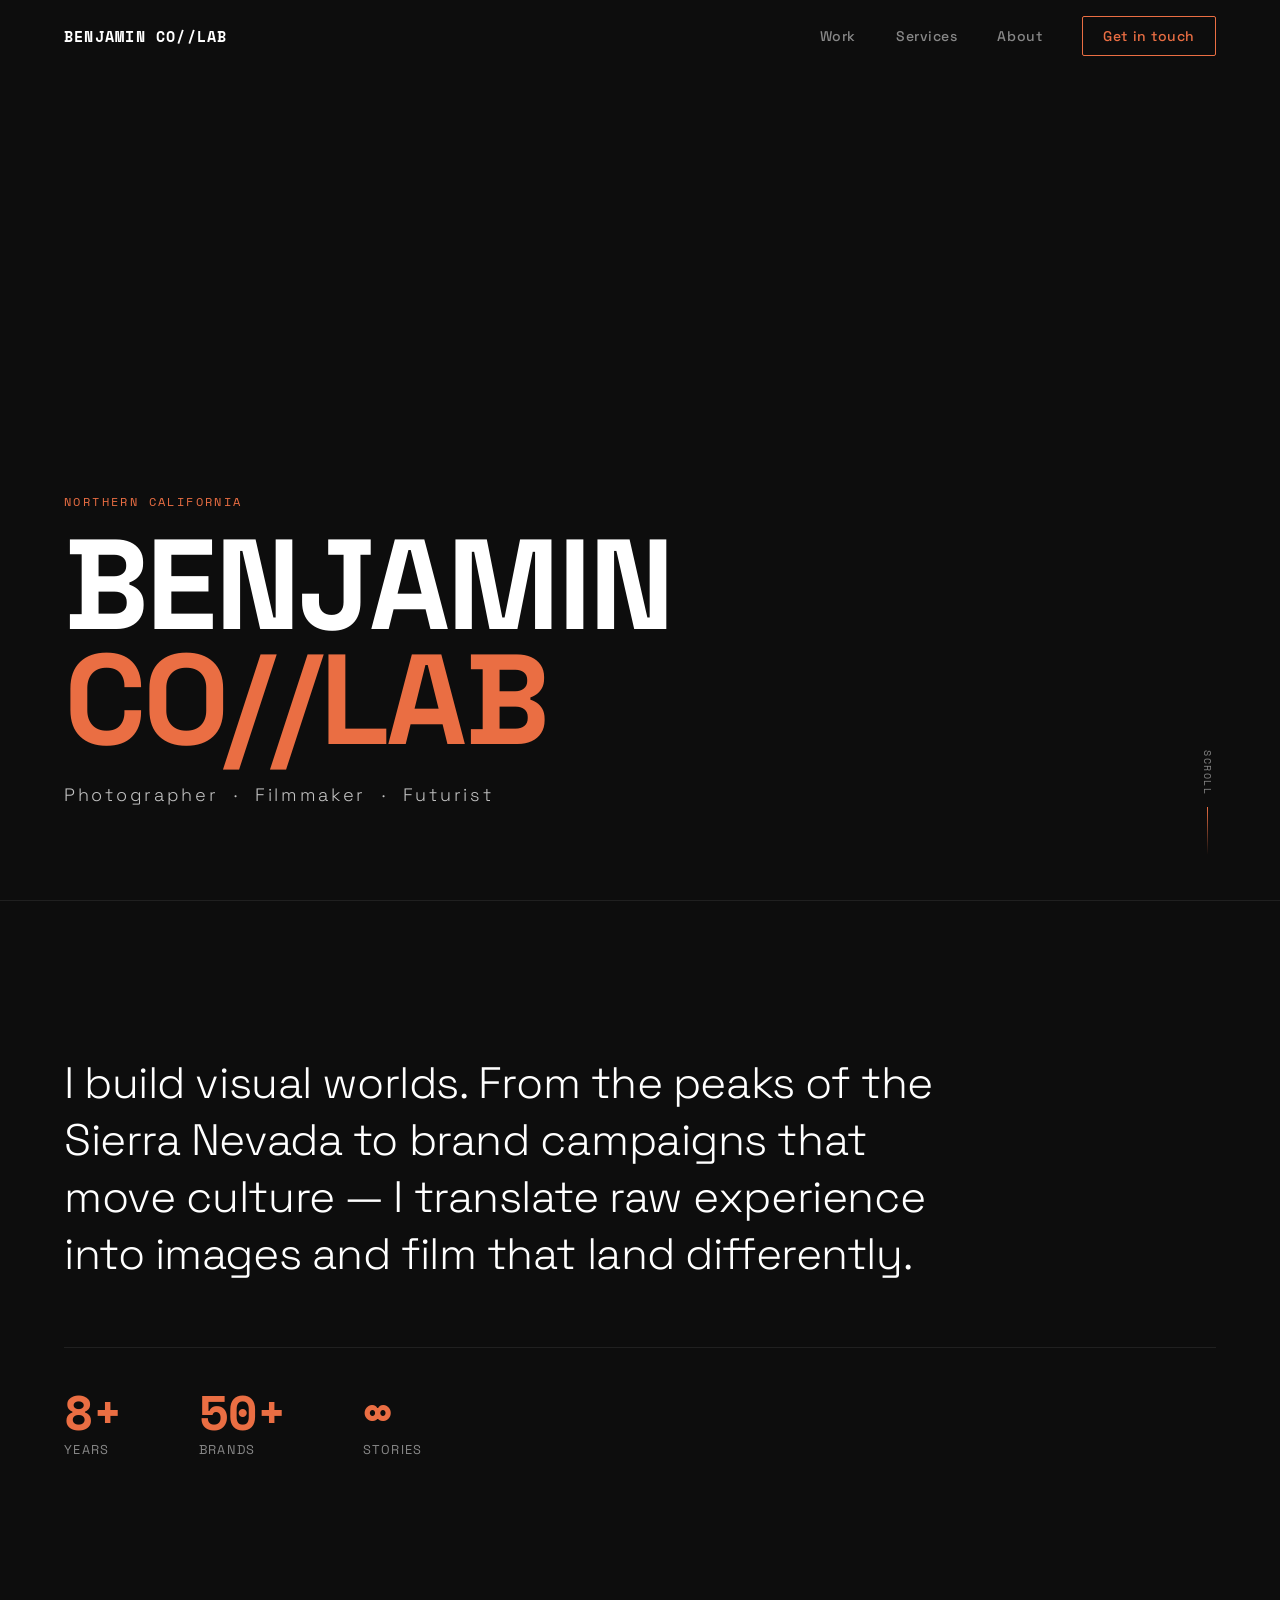
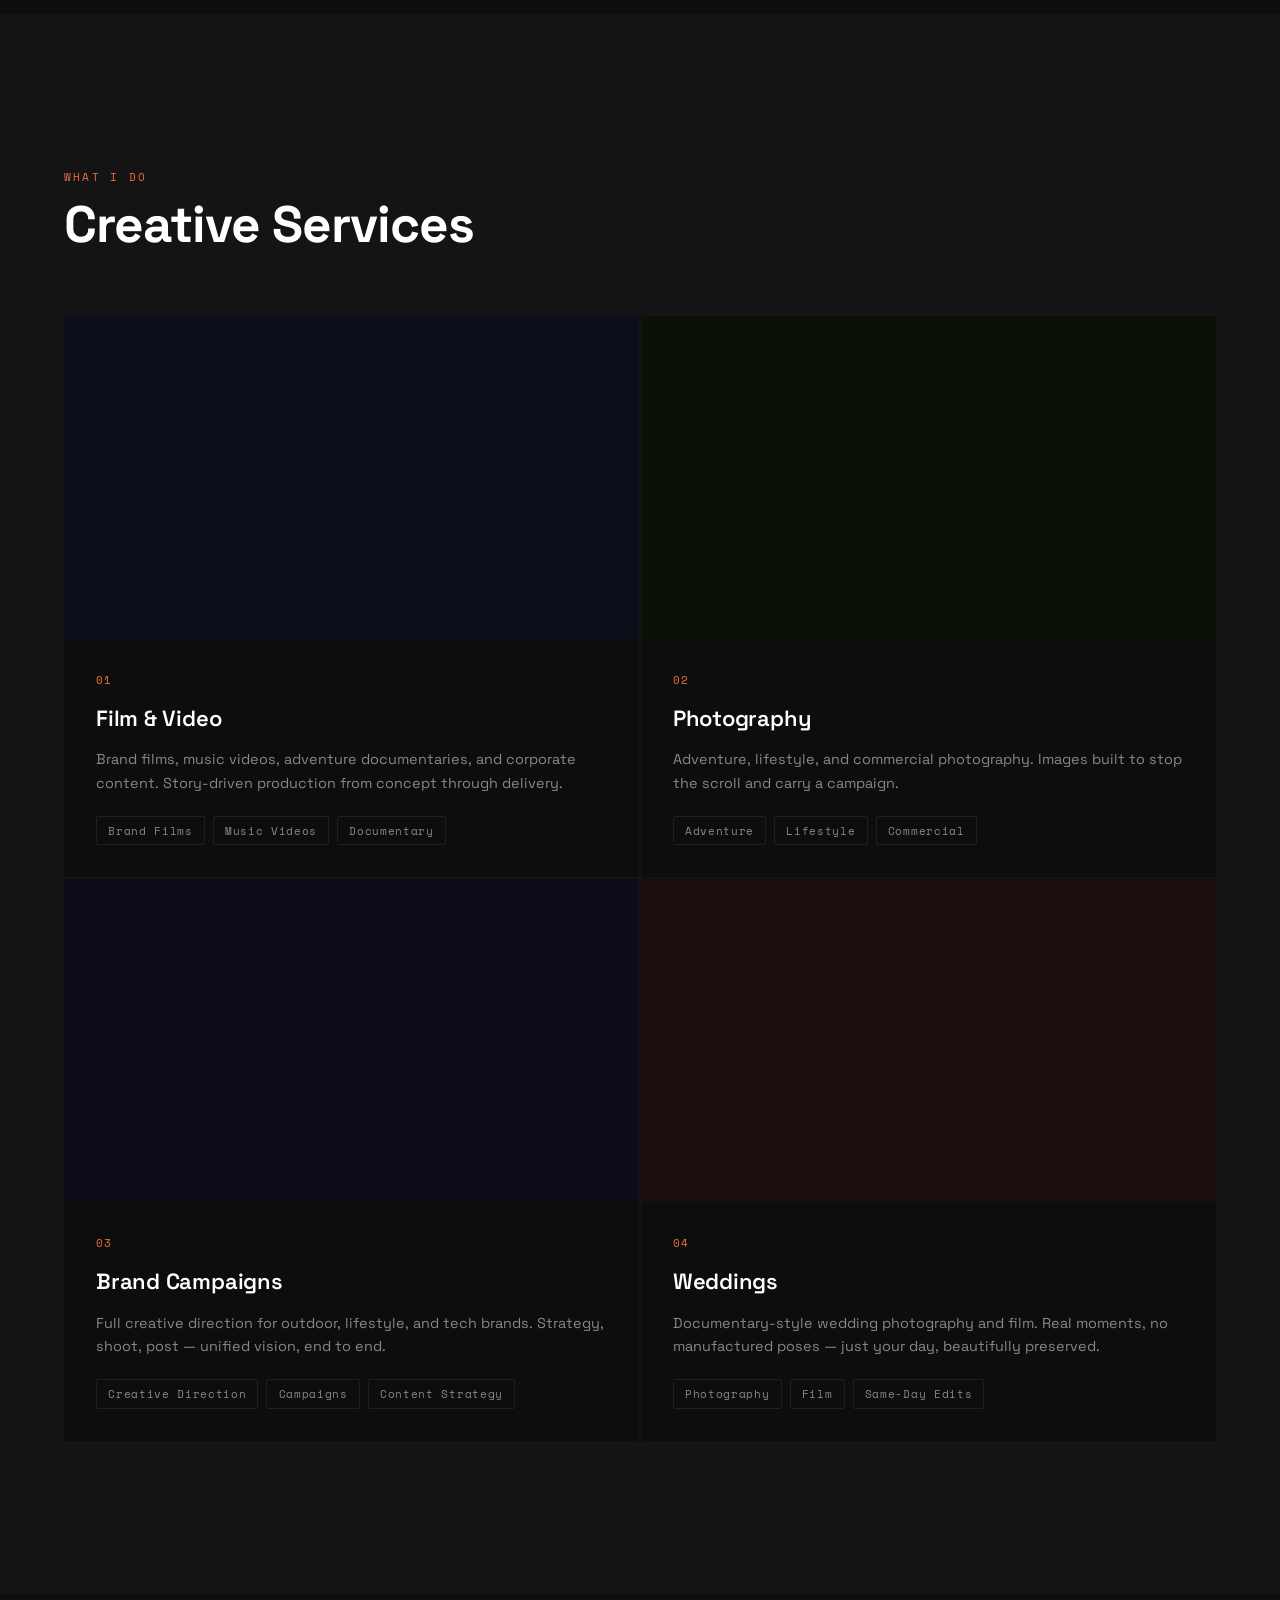
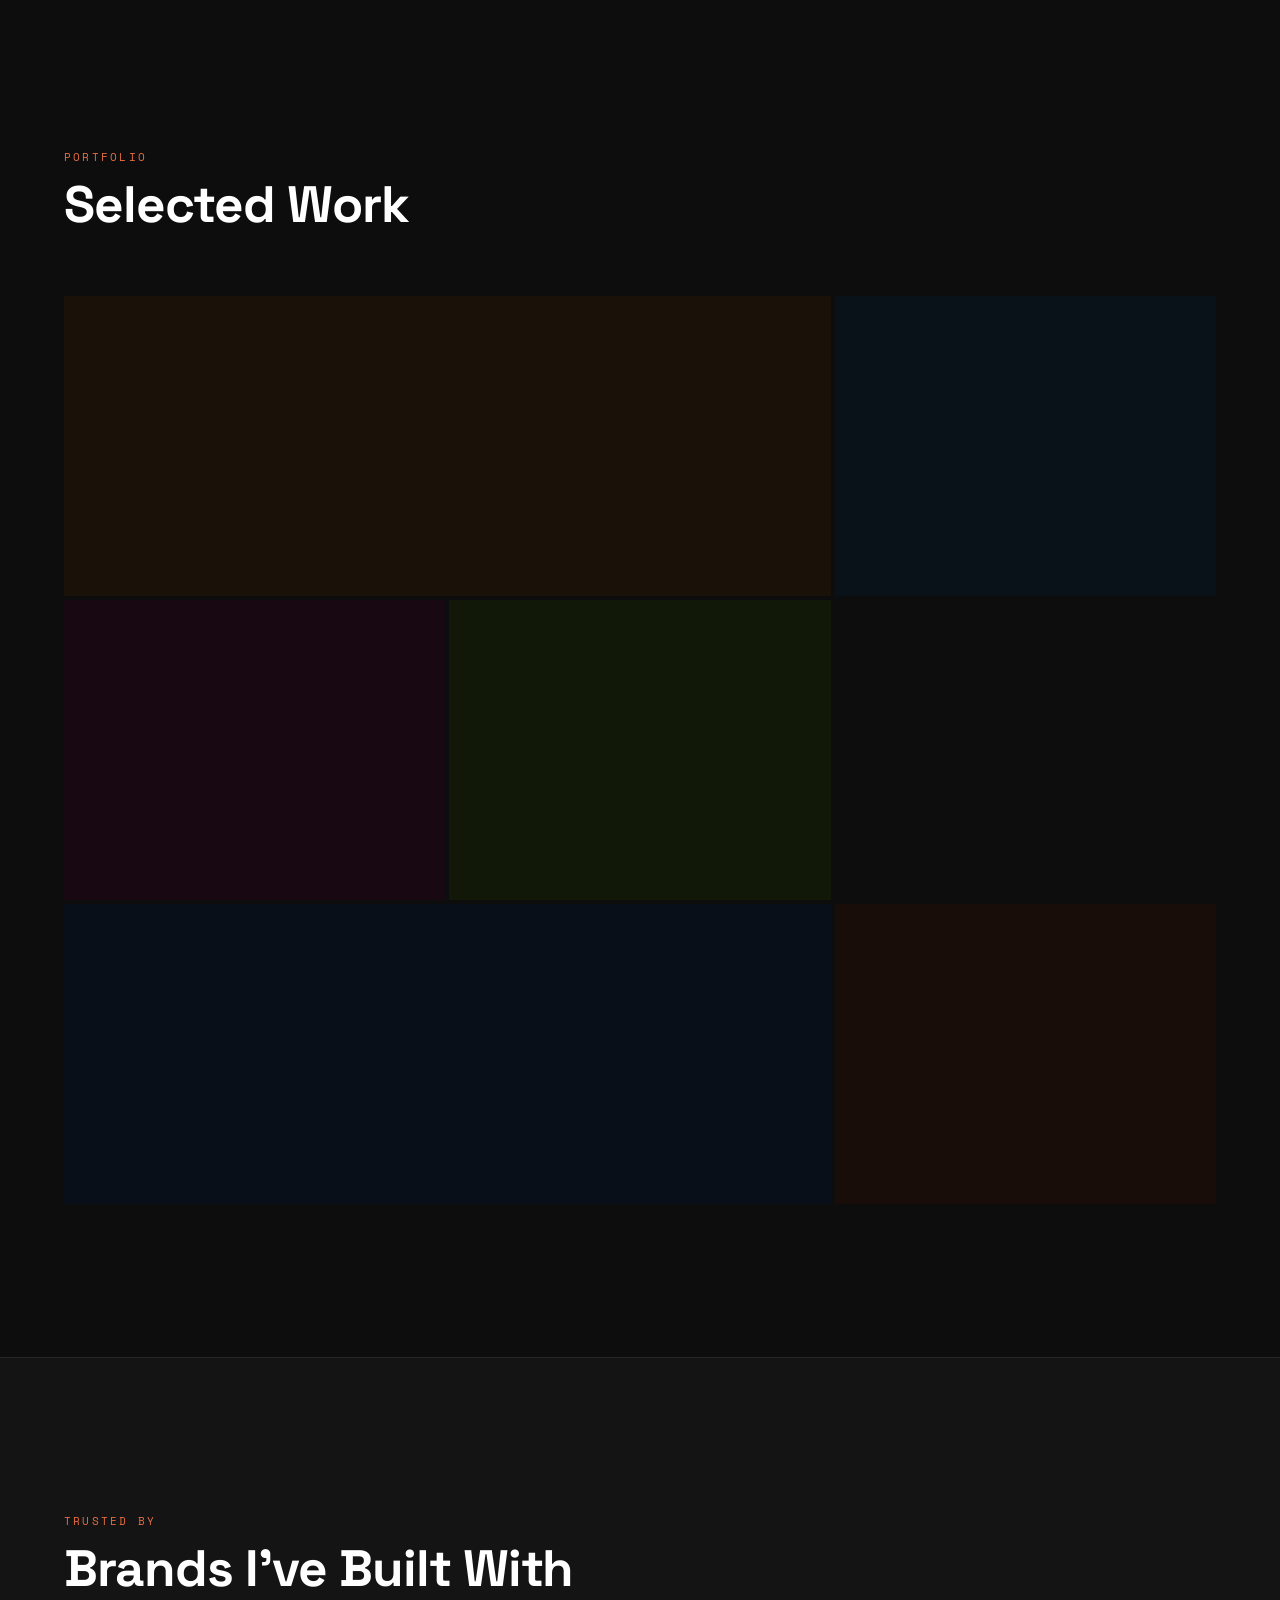
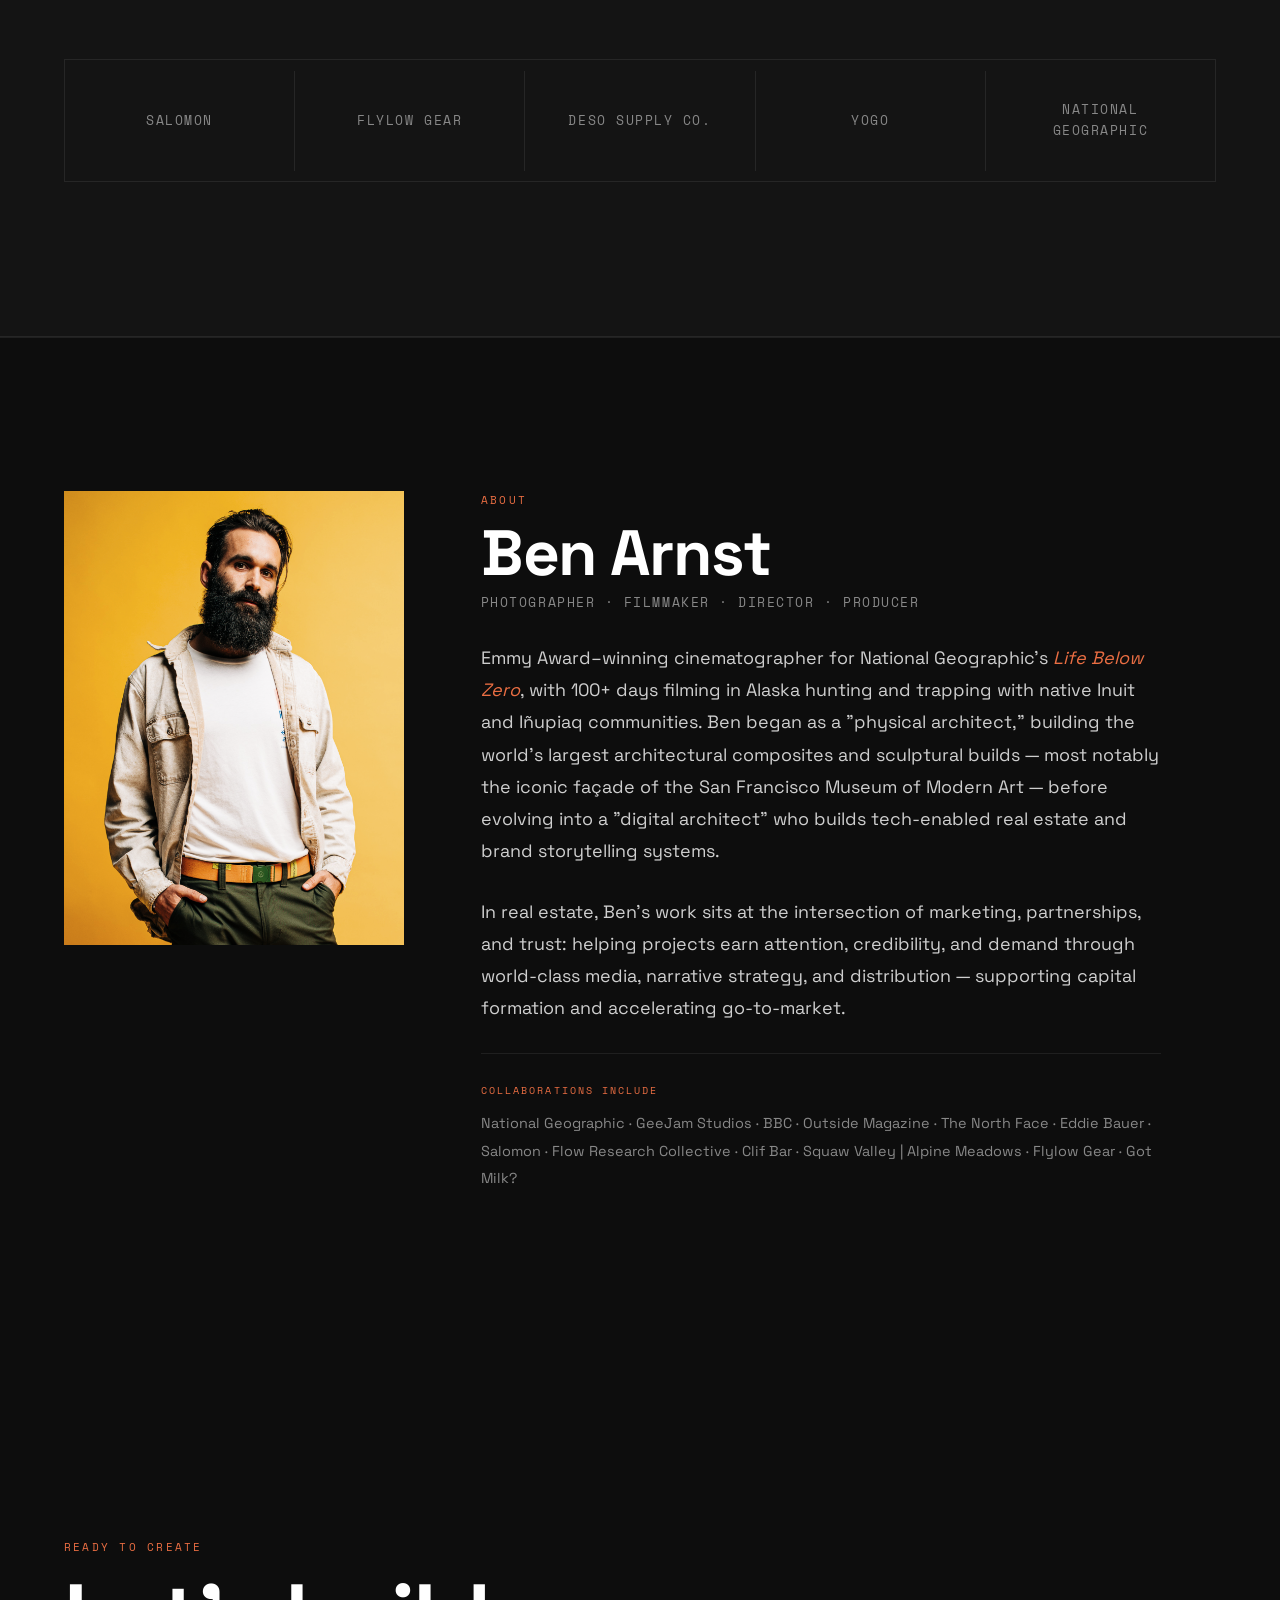
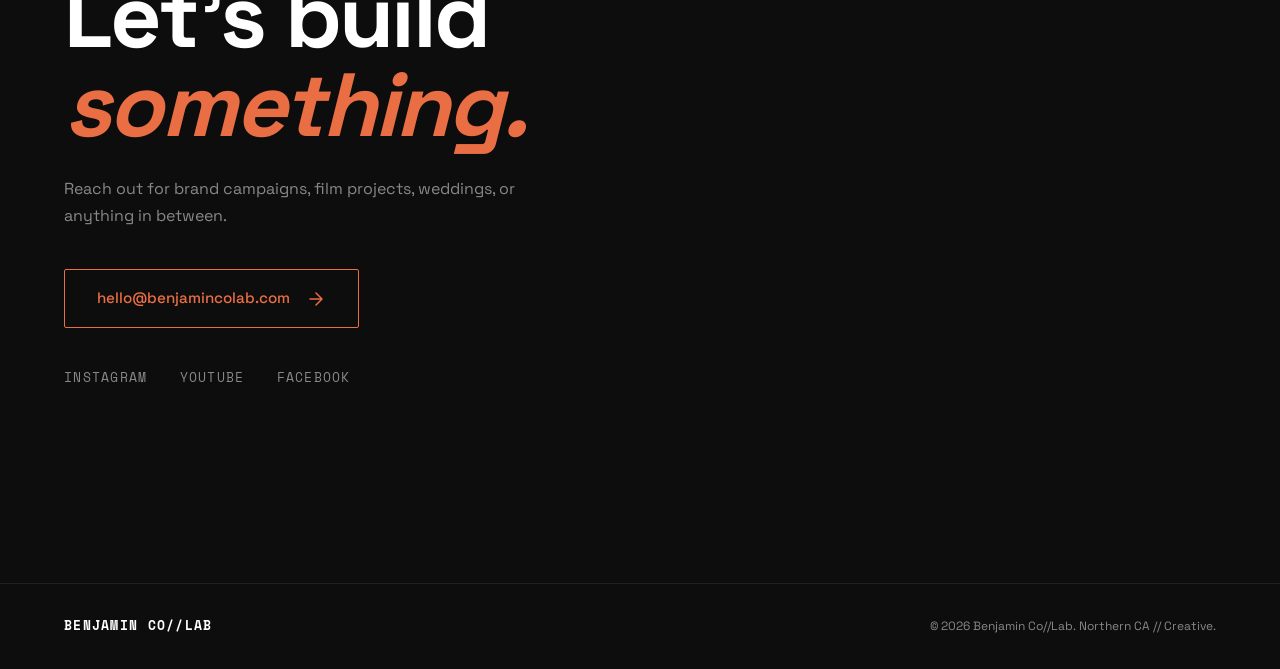
==== index.html @ 9103e2f6 "Add bio section with photo, Emmy credentials, and collaborations" ====
<!DOCTYPE html>
<html lang="en">
<head>
  <meta charset="UTF-8" />
  <meta name="viewport" content="width=device-width, initial-scale=1.0" />
  <title>Benjamin Co//Lab — Photographer · Filmmaker · Futurist</title>
  <link rel="preconnect" href="https://fonts.googleapis.com" />
  <link rel="preconnect" href="https://fonts.gstatic.com" crossorigin />
  <link href="https://fonts.googleapis.com/css2?family=Space+Grotesk:wght@300;400;500;600;700&family=Space+Mono:wght@400;700&display=swap" rel="stylesheet" />
  <link rel="stylesheet" href="style.css" />
</head>
<body>

  <!-- NAV -->
  <nav id="nav">
    <a href="#hero" class="nav-logo">BENJAMIN CO//LAB</a>
    <div class="nav-links">
      <a href="#work">Work</a>
      <a href="#services">Services</a>
      <a href="#bio">About</a>
      <a href="#contact" class="nav-cta">Get in touch</a>
    </div>
    <button class="nav-hamburger" id="hamburger" aria-label="Menu">
      <span></span><span></span><span></span>
    </button>
  </nav>

  <!-- MOBILE MENU -->
  <div class="mobile-menu" id="mobile-menu">
    <a href="#work" class="mobile-link">Work</a>
    <a href="#services" class="mobile-link">Services</a>
    <a href="#bio" class="mobile-link">About</a>
    <a href="#contact" class="mobile-link">Get in touch</a>
  </div>

  <!-- HERO -->
  <section id="hero">
    <div class="hero-video-wrap">
      <iframe
        id="yt-player"
        src="https://www.youtube.com/embed/t4sy0xWsDSw?autoplay=1&mute=1&loop=1&playlist=t4sy0xWsDSw&controls=0&showinfo=0&rel=0&iv_load_policy=3&modestbranding=1&playsinline=1&enablejsapi=1"
        allow="autoplay; encrypted-media"
        allowfullscreen
        frameborder="0"
        title="Benjamin Co//Lab Reel"
      ></iframe>
    </div>
    <div class="hero-overlay"></div>
    <div class="hero-content">
      <div class="hero-eyebrow">Northern California</div>
      <h1 class="hero-title">BENJAMIN<br><span class="hero-slash">CO//LAB</span></h1>
      <p class="hero-tagline">Photographer &nbsp;·&nbsp; Filmmaker &nbsp;·&nbsp; Futurist</p>
    </div>
    <a href="#work" class="hero-scroll" aria-label="Scroll down">
      <span class="scroll-label">Scroll</span>
      <div class="scroll-line"></div>
    </a>
  </section>

  <!-- STATEMENT -->
  <section id="about" class="section-statement">
    <div class="container">
      <p class="statement-text reveal">
        I build visual worlds. From the peaks of the Sierra Nevada to brand campaigns that move culture — I translate raw experience into images and film that land differently.
      </p>
      <div class="statement-meta reveal">
        <div class="meta-item">
          <span class="meta-number">8+</span>
          <span class="meta-label">Years</span>
        </div>
        <div class="meta-item">
          <span class="meta-number">50+</span>
          <span class="meta-label">Brands</span>
        </div>
        <div class="meta-item">
          <span class="meta-number">∞</span>
          <span class="meta-label">Stories</span>
        </div>
      </div>
    </div>
  </section>

  <!-- SERVICES -->
  <section id="services" class="section-services">
    <div class="container">
      <div class="section-header reveal">
        <span class="section-label">What I do</span>
        <h2 class="section-title">Creative Services</h2>
      </div>
      <div class="services-grid">
        <div class="service-card reveal">
          <div class="service-img" style="background-image: url('https://images.squarespace-cdn.com/content/v1/54ac9668e4b0f02457ca9563/1597861440464-JARCYA06BTX6UNYVHJF6/2019-03-14_AM_+BA_AlpineSnowBanksBluebirdGroomerChaletSnowBeachBeers_0011.JPG'); background-color: #0a0f1a; background-position: center 30%;"></div>
          <div class="service-body">
            <span class="service-num">01</span>
            <h3 class="service-name">Film & Video</h3>
            <p class="service-desc">Brand films, music videos, adventure documentaries, and corporate content. Story-driven production from concept through delivery.</p>
            <div class="service-tags">
              <span>Brand Films</span>
              <span>Music Videos</span>
              <span>Documentary</span>
            </div>
          </div>
        </div>
        <div class="service-card reveal">
          <div class="service-img" style="background-image: url('https://images.squarespace-cdn.com/content/v1/54ac9668e4b0f02457ca9563/1454197299707-TB2I45STPVXCDF6QKD5Z/misty+pano+banger_11.JPG'); background-color: #0a1208; background-position: center 40%;"></div>
          <div class="service-body">
            <span class="service-num">02</span>
            <h3 class="service-name">Photography</h3>
            <p class="service-desc">Adventure, lifestyle, and commercial photography. Images built to stop the scroll and carry a campaign.</p>
            <div class="service-tags">
              <span>Adventure</span>
              <span>Lifestyle</span>
              <span>Commercial</span>
            </div>
          </div>
        </div>
        <div class="service-card reveal">
          <div class="service-img" style="background-image: url('https://images.squarespace-cdn.com/content/v1/54ac9668e4b0f02457ca9563/1620498663722-7VBCZC1MD71BC7UO99NR/042321_Sapporo+Beverage+Brand+Images_001.jpg'); background-color: #0d0d1a; background-position: center 20%;"></div>
          <div class="service-body">
            <span class="service-num">03</span>
            <h3 class="service-name">Brand Campaigns</h3>
            <p class="service-desc">Full creative direction for outdoor, lifestyle, and tech brands. Strategy, shoot, post — unified vision, end to end.</p>
            <div class="service-tags">
              <span>Creative Direction</span>
              <span>Campaigns</span>
              <span>Content Strategy</span>
            </div>
          </div>
        </div>
        <div class="service-card reveal">
          <div class="service-img" style="background-image: url('https://images.squarespace-cdn.com/content/v1/54ac9668e4b0f02457ca9563/1422681679980-VRWVAZ41RDNS885ERHBH/_O0A5270.jpg'); background-color: #1a0d0d; background-position: center 25%;"></div>
          <div class="service-body">
            <span class="service-num">04</span>
            <h3 class="service-name">Weddings</h3>
            <p class="service-desc">Documentary-style wedding photography and film. Real moments, no manufactured poses — just your day, beautifully preserved.</p>
            <div class="service-tags">
              <span>Photography</span>
              <span>Film</span>
              <span>Same-Day Edits</span>
            </div>
          </div>
        </div>
      </div>
    </div>
  </section>

  <!-- FEATURED WORK -->
  <section id="work" class="section-work">
    <div class="container">
      <div class="section-header reveal">
        <span class="section-label">Portfolio</span>
        <h2 class="section-title">Selected Work</h2>
      </div>
      <div class="work-grid">
        <!-- Replace src values with your actual images -->
        <div class="work-item work-large reveal">
          <div class="work-img" style="background-image: url('https://images.squarespace-cdn.com/content/v1/54ac9668e4b0f02457ca9563/1642489094460-TLMBPHQGQB5JYPKW97L2/180514BenArnst_Salomon+Hiking+Shoe+and+Apparel+44.jpg'); background-color: #1a1208; background-position: center 20%;"></div>
          <div class="work-info">
            <span class="work-client">Salomon</span>
            <h4 class="work-title">Winter Campaign</h4>
            <span class="work-type">Brand Film</span>
          </div>
        </div>
        <div class="work-item reveal">
          <div class="work-img" style="background-image: url('https://images.squarespace-cdn.com/content/v1/54ac9668e4b0f02457ca9563/1642500461123-LM6KR8ICCX00I3SOFQBD/170916BA_FlyLow+Summit+to+Sea13.jpg'); background-color: #081218; background-position: center 30%;"></div>
          <div class="work-info">
            <span class="work-client">FlyLow Gear</span>
            <h4 class="work-title">Backcountry Series</h4>
            <span class="work-type">Photography</span>
          </div>
        </div>
        <div class="work-item reveal">
          <div class="work-img" style="background-image: url('https://images.squarespace-cdn.com/content/v1/54ac9668e4b0f02457ca9563/1642488075687-DJ3MJJ6XXCYCCK50QAOL/20170609-BA_Deso_Donner+Summit+Blue+Sunrise-72.jpg'); background-color: #180812;"></div>
          <div class="work-info">
            <span class="work-client">Deso Supply Co.</span>
            <h4 class="work-title">Summer Lookbook</h4>
            <span class="work-type">Campaign</span>
          </div>
        </div>
        <div class="work-item reveal">
          <div class="work-img" style="background-image: url('https://images.squarespace-cdn.com/content/v1/54ac9668e4b0f02457ca9563/1676546320191-SPF2SHJH474P7ILW7JJD/A4A0D72B-B448-40ED-BF72-FF35A293ADCE.JPG'); background-color: #121808; background-position: center 35%;"></div>
          <div class="work-info">
            <span class="work-client">National Geographic</span>
            <h4 class="work-title">Sierra Nevada</h4>
            <span class="work-type">Documentary</span>
          </div>
        </div>
        <div class="work-item work-large reveal">
          <div class="work-img" style="background-image: url('https://images.squarespace-cdn.com/content/v1/54ac9668e4b0f02457ca9563/1766382774434-I016FZTNAX1QSWXPVF4A/YYxp4emM.jpeg'); background-color: #080f18; background-position: center 30%;"></div>
          <div class="work-info">
            <span class="work-client">Kama x Deso</span>
            <h4 class="work-title">Lifestyle Campaign</h4>
            <span class="work-type">Brand Campaign</span>
          </div>
        </div>
        <div class="work-item reveal">
          <div class="work-img" style="background-image: url('https://images.squarespace-cdn.com/content/v1/54ac9668e4b0f02457ca9563/1597794406117-82JZQDI4ULYHJOJ1OHKK/Bcdk8XEQ.jpeg'); background-color: #180d08; background-position: center 40%;"></div>
          <div class="work-info">
            <span class="work-client">Squaw Valley</span>
            <h4 class="work-title">Alpine Meadows</h4>
            <span class="work-type">Landscape Photography</span>
          </div>
        </div>
      </div>
    </div>
  </section>

  <!-- BRANDS -->
  <section class="section-brands">
    <div class="container">
      <div class="section-header reveal">
        <span class="section-label">Trusted by</span>
        <h2 class="section-title">Brands I've Built With</h2>
      </div>
      <div class="brands-row reveal">
        <div class="brand-item">Salomon</div>
        <div class="brand-item">FlyLow Gear</div>
        <div class="brand-item">Deso Supply Co.</div>
        <div class="brand-item">YOGO</div>
        <div class="brand-item">National Geographic</div>
      </div>
    </div>
  </section>

  <!-- BIO -->
  <section id="bio" class="section-bio">
    <div class="container">
      <div class="bio-inner">
        <div class="bio-img-wrap reveal">
          <img src="assets/ben-arnst.png" alt="Ben Arnst" class="bio-img" />
        </div>
        <div class="bio-content">
          <div class="reveal">
            <span class="section-label">About</span>
            <h2 class="bio-name">Ben Arnst</h2>
            <p class="bio-role">Photographer · Filmmaker · Director · Producer</p>
          </div>
          <p class="bio-text reveal">
            Emmy Award–winning cinematographer for National Geographic's <em>Life Below Zero</em>, with 100+ days filming in Alaska hunting and trapping with native Inuit and Iñupiaq communities. Ben began as a "physical architect," building the world's largest architectural composites and sculptural builds — most notably the iconic façade of the San Francisco Museum of Modern Art — before evolving into a "digital architect" who builds tech-enabled real estate and brand storytelling systems.
          </p>
          <p class="bio-text reveal">
            In real estate, Ben's work sits at the intersection of marketing, partnerships, and trust: helping projects earn attention, credibility, and demand through world-class media, narrative strategy, and distribution — supporting capital formation and accelerating go-to-market.
          </p>
          <div class="bio-collab reveal">
            <span class="bio-collab-label">Collaborations include</span>
            <p class="bio-collab-list">National Geographic · GeeJam Studios · BBC · Outside Magazine · The North Face · Eddie Bauer · Salomon · Flow Research Collective · Clif Bar · Squaw Valley | Alpine Meadows · Flylow Gear · Got Milk?</p>
          </div>
        </div>
      </div>
    </div>
  </section>

  <!-- CONTACT -->
  <section id="contact" class="section-contact">
    <div class="container">
      <div class="contact-inner reveal">
        <span class="section-label">Ready to create</span>
        <h2 class="contact-headline">Let's build<br><em>something.</em></h2>
        <p class="contact-sub">Reach out for brand campaigns, film projects, weddings, or anything in between.</p>
        <a href="mailto:hello@benjamincolab.com" class="cta-btn">
          <span>hello@benjamincolab.com</span>
          <svg width="20" height="20" viewBox="0 0 20 20" fill="none"><path d="M4 10h12M10 4l6 6-6 6" stroke="currentColor" stroke-width="1.5" stroke-linecap="round" stroke-linejoin="round"/></svg>
        </a>
        <div class="contact-socials">
          <a href="https://www.instagram.com" target="_blank" rel="noopener">Instagram</a>
          <a href="https://www.youtube.com/@benjamincolab" target="_blank" rel="noopener">YouTube</a>
          <a href="https://www.facebook.com" target="_blank" rel="noopener">Facebook</a>
        </div>
      </div>
    </div>
  </section>

  <!-- FOOTER -->
  <footer class="footer">
    <div class="container">
      <div class="footer-inner">
        <span class="footer-logo">BENJAMIN CO//LAB</span>
        <span class="footer-copy">© 2026 Benjamin Co//Lab. Northern CA // Creative.</span>
      </div>
    </div>
  </footer>

  <script src="script.js"></script>
</body>
</html>
---- style.css ----
/* ============================================================
   BENJAMIN CO//LAB — Global Styles
   Palette: #0d0d0d bg · #ffffff text · #EA6E43 accent
   ============================================================ */

*, *::before, *::after {
  box-sizing: border-box;
  margin: 0;
  padding: 0;
}

:root {
  --bg: #0d0d0d;
  --surface: #141414;
  --surface2: #1c1c1c;
  --text: #ffffff;
  --text-muted: #888888;
  --accent: #EA6E43;
  --accent-hover: #d85f34;
  --border: rgba(255, 255, 255, 0.08);
  --font-sans: 'Space Grotesk', sans-serif;
  --font-mono: 'Space Mono', monospace;
  --nav-h: 72px;
  --max-w: 1280px;
  --gutter: clamp(20px, 5vw, 80px);
}

html {
  scroll-behavior: smooth;
  -webkit-font-smoothing: antialiased;
}

body {
  background-color: var(--bg);
  color: var(--text);
  font-family: var(--font-sans);
  line-height: 1.6;
  overflow-x: hidden;
}

a {
  color: inherit;
  text-decoration: none;
}

img {
  display: block;
  max-width: 100%;
}

.container {
  max-width: var(--max-w);
  margin: 0 auto;
  padding: 0 var(--gutter);
}

/* ============================================================
   NAV
   ============================================================ */

#nav {
  position: fixed;
  top: 0;
  left: 0;
  right: 0;
  z-index: 1000;
  height: var(--nav-h);
  display: flex;
  align-items: center;
  justify-content: space-between;
  padding: 0 var(--gutter);
  transition: background 0.4s ease, backdrop-filter 0.4s ease;
}

#nav.scrolled {
  background: rgba(13, 13, 13, 0.92);
  backdrop-filter: blur(16px);
  border-bottom: 1px solid var(--border);
}

.nav-logo {
  font-family: var(--font-mono);
  font-weight: 700;
  font-size: 0.95rem;
  letter-spacing: 0.08em;
  color: var(--text);
  transition: color 0.2s;
}

.nav-logo:hover { color: var(--accent); }

.nav-links {
  display: flex;
  align-items: center;
  gap: 2.5rem;
}

.nav-links a {
  font-size: 0.875rem;
  font-weight: 500;
  letter-spacing: 0.04em;
  color: var(--text-muted);
  transition: color 0.2s;
}

.nav-links a:hover { color: var(--text); }

.nav-links .nav-cta {
  color: var(--accent);
  border: 1px solid var(--accent);
  padding: 0.5rem 1.25rem;
  border-radius: 2px;
  transition: background 0.2s, color 0.2s;
}

.nav-links .nav-cta:hover {
  background: var(--accent);
  color: #fff;
}

.nav-hamburger {
  display: none;
  flex-direction: column;
  gap: 5px;
  background: none;
  border: none;
  cursor: pointer;
  padding: 4px;
}

.nav-hamburger span {
  display: block;
  width: 24px;
  height: 2px;
  background: var(--text);
  transition: transform 0.3s, opacity 0.3s;
}

/* ============================================================
   MOBILE MENU
   ============================================================ */

.mobile-menu {
  position: fixed;
  top: var(--nav-h);
  left: 0;
  right: 0;
  bottom: 0;
  background: var(--bg);
  z-index: 999;
  display: flex;
  flex-direction: column;
  align-items: center;
  justify-content: center;
  gap: 2.5rem;
  transform: translateX(100%);
  transition: transform 0.4s cubic-bezier(0.77, 0, 0.175, 1);
}

.mobile-menu.open {
  transform: translateX(0);
}

.mobile-link {
  font-size: 2rem;
  font-weight: 700;
  letter-spacing: 0.02em;
}

/* ============================================================
   HERO
   ============================================================ */

#hero {
  position: relative;
  width: 100%;
  height: 100dvh;
  min-height: 600px;
  overflow: hidden;
  display: flex;
  align-items: flex-end;
  justify-content: flex-start;
}

.hero-video-wrap {
  position: absolute;
  inset: 0;
  pointer-events: none;
  overflow: hidden;
}

.hero-video-wrap iframe {
  position: absolute;
  top: 50%;
  left: 50%;
  /* Cover viewport maintaining 16:9 */
  width: 100vw;
  height: 56.25vw;   /* 16:9 based on width */
  min-height: 100vh;
  min-width: 177.78vh; /* 16:9 based on height */
  transform: translate(-50%, -50%);
  border: none;
}

.hero-overlay {
  position: absolute;
  inset: 0;
  background: linear-gradient(
    to bottom,
    rgba(13, 13, 13, 0.3) 0%,
    rgba(13, 13, 13, 0.1) 40%,
    rgba(13, 13, 13, 0.7) 80%,
    rgba(13, 13, 13, 0.95) 100%
  );
}

.hero-content {
  position: relative;
  z-index: 2;
  padding: var(--gutter);
  padding-bottom: clamp(60px, 10vh, 120px);
}

.hero-eyebrow {
  font-family: var(--font-mono);
  font-size: 0.75rem;
  letter-spacing: 0.2em;
  text-transform: uppercase;
  color: var(--accent);
  margin-bottom: 1rem;
  opacity: 0;
  animation: fadeUp 0.8s 0.3s forwards;
}

.hero-title {
  font-size: clamp(3.5rem, 10vw, 9rem);
  font-weight: 700;
  line-height: 0.9;
  letter-spacing: -0.02em;
  text-transform: uppercase;
  opacity: 0;
  animation: fadeUp 0.9s 0.5s forwards;
}

.hero-slash {
  color: var(--accent);
}

.hero-tagline {
  margin-top: 1.5rem;
  font-size: clamp(0.875rem, 1.5vw, 1.125rem);
  font-weight: 300;
  letter-spacing: 0.15em;
  color: rgba(255, 255, 255, 0.75);
  opacity: 0;
  animation: fadeUp 0.9s 0.7s forwards;
}

.hero-scroll {
  position: absolute;
  bottom: clamp(24px, 5vh, 48px);
  right: var(--gutter);
  z-index: 2;
  display: flex;
  flex-direction: column;
  align-items: center;
  gap: 0.75rem;
  opacity: 0;
  animation: fadeIn 1s 1.2s forwards;
}

.scroll-label {
  font-family: var(--font-mono);
  font-size: 0.65rem;
  letter-spacing: 0.15em;
  text-transform: uppercase;
  color: var(--text-muted);
  writing-mode: vertical-rl;
}

.scroll-line {
  width: 1px;
  height: 48px;
  background: linear-gradient(to bottom, var(--accent), transparent);
  animation: scrollPulse 2s 1.5s infinite;
}

/* ============================================================
   SECTION SHARED
   ============================================================ */

.section-label {
  display: block;
  font-family: var(--font-mono);
  font-size: 0.7rem;
  letter-spacing: 0.2em;
  text-transform: uppercase;
  color: var(--accent);
  margin-bottom: 0.75rem;
}

.section-title {
  font-size: clamp(2rem, 4vw, 3.5rem);
  font-weight: 700;
  letter-spacing: -0.02em;
  line-height: 1.05;
}

.section-header {
  margin-bottom: clamp(2.5rem, 5vw, 5rem);
}

/* ============================================================
   STATEMENT
   ============================================================ */

.section-statement {
  padding: clamp(80px, 12vw, 160px) 0;
  border-top: 1px solid var(--border);
}

.statement-text {
  font-size: clamp(1.5rem, 3.5vw, 2.75rem);
  font-weight: 300;
  line-height: 1.3;
  max-width: 900px;
  letter-spacing: -0.01em;
  margin-bottom: 4rem;
}

.statement-meta {
  display: flex;
  gap: clamp(2rem, 6vw, 5rem);
  border-top: 1px solid var(--border);
  padding-top: 2.5rem;
}

.meta-item {
  display: flex;
  flex-direction: column;
  gap: 0.25rem;
}

.meta-number {
  font-family: var(--font-mono);
  font-size: clamp(2rem, 4vw, 3rem);
  font-weight: 700;
  color: var(--accent);
  line-height: 1;
}

.meta-label {
  font-size: 0.8rem;
  letter-spacing: 0.1em;
  text-transform: uppercase;
  color: var(--text-muted);
}

/* ============================================================
   SERVICES
   ============================================================ */

.section-services {
  padding: clamp(80px, 12vw, 160px) 0;
  background: var(--surface);
}

.services-grid {
  display: grid;
  grid-template-columns: repeat(2, 1fr);
  gap: 1.5px;
}

.service-card {
  background: var(--bg);
  overflow: hidden;
  display: flex;
  flex-direction: column;
  transition: background 0.3s;
}

.service-card:hover {
  background: #171717;
}

.service-img {
  width: 100%;
  aspect-ratio: 16/9;
  background-size: cover;
  background-position: center;
  transition: transform 0.6s cubic-bezier(0.25, 0.46, 0.45, 0.94);
  overflow: hidden;
}

.service-card:hover .service-img {
  transform: scale(1.04);
}

.service-body {
  padding: 2rem;
  flex: 1;
}

.service-num {
  font-family: var(--font-mono);
  font-size: 0.7rem;
  letter-spacing: 0.1em;
  color: var(--accent);
  display: block;
  margin-bottom: 0.75rem;
}

.service-name {
  font-size: 1.375rem;
  font-weight: 600;
  margin-bottom: 0.75rem;
  letter-spacing: -0.01em;
}

.service-desc {
  font-size: 0.9rem;
  color: var(--text-muted);
  line-height: 1.65;
  margin-bottom: 1.25rem;
}

.service-tags {
  display: flex;
  flex-wrap: wrap;
  gap: 0.5rem;
}

.service-tags span {
  font-size: 0.7rem;
  font-family: var(--font-mono);
  letter-spacing: 0.06em;
  border: 1px solid var(--border);
  padding: 0.3rem 0.7rem;
  color: var(--text-muted);
  border-radius: 2px;
}

/* ============================================================
   BIO
   ============================================================ */

.section-bio {
  padding: clamp(80px, 12vw, 160px) 0;
  border-top: 1px solid var(--border);
}

.bio-inner {
  display: grid;
  grid-template-columns: 340px 1fr;
  gap: clamp(3rem, 6vw, 7rem);
  align-items: start;
}

.bio-img-wrap {
  position: sticky;
  top: calc(var(--nav-h) + 2rem);
}

.bio-img {
  width: 100%;
  aspect-ratio: 3/4;
  object-fit: cover;
  object-position: top;
  filter: grayscale(20%);
  transition: filter 0.4s ease;
}

.bio-img:hover {
  filter: grayscale(0%);
}

.bio-content {
  display: flex;
  flex-direction: column;
  gap: 1.75rem;
}

.bio-name {
  font-size: clamp(2.5rem, 5vw, 4rem);
  font-weight: 700;
  letter-spacing: -0.02em;
  line-height: 1;
  margin: 0.5rem 0 0.5rem;
}

.bio-role {
  font-family: var(--font-mono);
  font-size: 0.8rem;
  letter-spacing: 0.12em;
  color: var(--text-muted);
  text-transform: uppercase;
}

.bio-text {
  font-size: clamp(1rem, 1.4vw, 1.125rem);
  line-height: 1.8;
  color: rgba(255, 255, 255, 0.8);
  max-width: 680px;
}

.bio-text em {
  font-style: italic;
  color: var(--accent);
}

.bio-collab {
  border-top: 1px solid var(--border);
  padding-top: 1.75rem;
  max-width: 680px;
}

.bio-collab-label {
  display: block;
  font-family: var(--font-mono);
  font-size: 0.65rem;
  letter-spacing: 0.2em;
  text-transform: uppercase;
  color: var(--accent);
  margin-bottom: 0.75rem;
}

.bio-collab-list {
  font-size: 0.9rem;
  color: var(--text-muted);
  line-height: 1.9;
}

@media (max-width: 900px) {
  .bio-inner {
    grid-template-columns: 1fr;
  }

  .bio-img-wrap {
    position: static;
    max-width: 280px;
  }
}

/* ============================================================
   FEATURED WORK
   ============================================================ */

.section-work {
  padding: clamp(80px, 12vw, 160px) 0;
}

.work-grid {
  display: grid;
  grid-template-columns: repeat(3, 1fr);
  grid-auto-rows: 300px;
  gap: 4px;
}

.work-item {
  position: relative;
  overflow: hidden;
  cursor: pointer;
}

.work-item.work-large {
  grid-column: span 2;
}

.work-img {
  width: 100%;
  height: 100%;
  background-size: cover;
  background-position: center;
  transition: transform 0.7s cubic-bezier(0.25, 0.46, 0.45, 0.94);
}

.work-item:hover .work-img {
  transform: scale(1.06);
}

.work-info {
  position: absolute;
  inset: 0;
  background: linear-gradient(to top, rgba(13,13,13,0.9) 0%, transparent 60%);
  display: flex;
  flex-direction: column;
  justify-content: flex-end;
  padding: 1.5rem;
  opacity: 0;
  transition: opacity 0.4s ease;
}

.work-item:hover .work-info {
  opacity: 1;
}

.work-client {
  font-family: var(--font-mono);
  font-size: 0.65rem;
  letter-spacing: 0.15em;
  text-transform: uppercase;
  color: var(--accent);
  margin-bottom: 0.25rem;
}

.work-title {
  font-size: 1.1rem;
  font-weight: 600;
  margin-bottom: 0.35rem;
}

.work-type {
  font-size: 0.75rem;
  color: var(--text-muted);
  letter-spacing: 0.06em;
}

/* ============================================================
   BRANDS
   ============================================================ */

.section-brands {
  padding: clamp(80px, 12vw, 160px) 0;
  background: var(--surface);
  border-top: 1px solid var(--border);
  border-bottom: 1px solid var(--border);
}

.brands-row {
  display: flex;
  flex-wrap: wrap;
  align-items: center;
  gap: 0;
  border: 1px solid var(--border);
}

.brand-item {
  flex: 1;
  min-width: 160px;
  padding: 2.5rem 2rem;
  text-align: center;
  font-family: var(--font-mono);
  font-size: 0.8rem;
  letter-spacing: 0.12em;
  text-transform: uppercase;
  color: var(--text-muted);
  border-right: 1px solid var(--border);
  transition: color 0.3s, background 0.3s;
}

.brand-item:last-child { border-right: none; }

.brand-item:hover {
  color: var(--text);
  background: rgba(234, 110, 67, 0.06);
}

/* ============================================================
   CONTACT
   ============================================================ */

.section-contact {
  padding: clamp(100px, 15vw, 200px) 0;
}

.contact-inner {
  max-width: 720px;
}

.contact-headline {
  font-size: clamp(3rem, 7vw, 6rem);
  font-weight: 700;
  letter-spacing: -0.03em;
  line-height: 1;
  margin: 1rem 0 1.5rem;
}

.contact-headline em {
  font-style: italic;
  color: var(--accent);
}

.contact-sub {
  font-size: 1rem;
  color: var(--text-muted);
  max-width: 480px;
  margin-bottom: 2.5rem;
  line-height: 1.7;
}

.cta-btn {
  display: inline-flex;
  align-items: center;
  gap: 1rem;
  border: 1px solid var(--accent);
  color: var(--accent);
  padding: 1rem 2rem;
  font-size: 0.95rem;
  font-weight: 500;
  border-radius: 2px;
  transition: background 0.25s, color 0.25s, gap 0.25s;
  margin-bottom: 2.5rem;
}

.cta-btn:hover {
  background: var(--accent);
  color: #fff;
  gap: 1.5rem;
}

.contact-socials {
  display: flex;
  gap: 2rem;
}

.contact-socials a {
  font-size: 0.8rem;
  font-family: var(--font-mono);
  letter-spacing: 0.1em;
  text-transform: uppercase;
  color: var(--text-muted);
  border-bottom: 1px solid transparent;
  padding-bottom: 2px;
  transition: color 0.2s, border-color 0.2s;
}

.contact-socials a:hover {
  color: var(--text);
  border-color: var(--accent);
}

/* ============================================================
   FOOTER
   ============================================================ */

.footer {
  border-top: 1px solid var(--border);
  padding: 2rem 0;
}

.footer-inner {
  display: flex;
  align-items: center;
  justify-content: space-between;
  flex-wrap: wrap;
  gap: 1rem;
}

.footer-logo {
  font-family: var(--font-mono);
  font-size: 0.8rem;
  letter-spacing: 0.1em;
  font-weight: 700;
}

.footer-copy {
  font-size: 0.75rem;
  color: var(--text-muted);
}

/* ============================================================
   ANIMATIONS & SCROLL REVEAL
   ============================================================ */

@keyframes fadeUp {
  from { opacity: 0; transform: translateY(30px); }
  to   { opacity: 1; transform: translateY(0); }
}

@keyframes fadeIn {
  from { opacity: 0; }
  to   { opacity: 1; }
}

@keyframes scrollPulse {
  0%, 100% { opacity: 0.4; transform: scaleY(1); }
  50%       { opacity: 1;   transform: scaleY(1.15); }
}

.reveal {
  opacity: 0;
  transform: translateY(40px);
  transition: opacity 0.8s cubic-bezier(0.25, 0.46, 0.45, 0.94),
              transform 0.8s cubic-bezier(0.25, 0.46, 0.45, 0.94);
}

.reveal.visible {
  opacity: 1;
  transform: translateY(0);
}

/* Staggered reveal for grids */
.services-grid .service-card:nth-child(1).reveal { transition-delay: 0s; }
.services-grid .service-card:nth-child(2).reveal { transition-delay: 0.1s; }
.services-grid .service-card:nth-child(3).reveal { transition-delay: 0.2s; }
.services-grid .service-card:nth-child(4).reveal { transition-delay: 0.3s; }

.work-grid .work-item:nth-child(1).reveal { transition-delay: 0s; }
.work-grid .work-item:nth-child(2).reveal { transition-delay: 0.08s; }
.work-grid .work-item:nth-child(3).reveal { transition-delay: 0.16s; }
.work-grid .work-item:nth-child(4).reveal { transition-delay: 0.24s; }
.work-grid .work-item:nth-child(5).reveal { transition-delay: 0.32s; }
.work-grid .work-item:nth-child(6).reveal { transition-delay: 0.4s; }

/* ============================================================
   RESPONSIVE
   ============================================================ */

@media (max-width: 900px) {
  .nav-links { display: none; }
  .nav-hamburger { display: flex; }

  .services-grid {
    grid-template-columns: 1fr;
  }

  .work-grid {
    grid-template-columns: repeat(2, 1fr);
    grid-auto-rows: 220px;
  }

  .work-item.work-large {
    grid-column: span 2;
  }

  .brands-row {
    flex-direction: column;
  }

  .brand-item {
    width: 100%;
    border-right: none;
    border-bottom: 1px solid var(--border);
  }

  .brand-item:last-child { border-bottom: none; }
}

@media (max-width: 600px) {
  :root { --nav-h: 60px; }

  .work-grid {
    grid-template-columns: 1fr;
    grid-auto-rows: 260px;
  }

  .work-item.work-large {
    grid-column: span 1;
  }

  .work-info {
    opacity: 1;
  }

  .statement-meta {
    gap: 2rem;
  }

  .footer-inner {
    flex-direction: column;
    align-items: flex-start;
  }
}
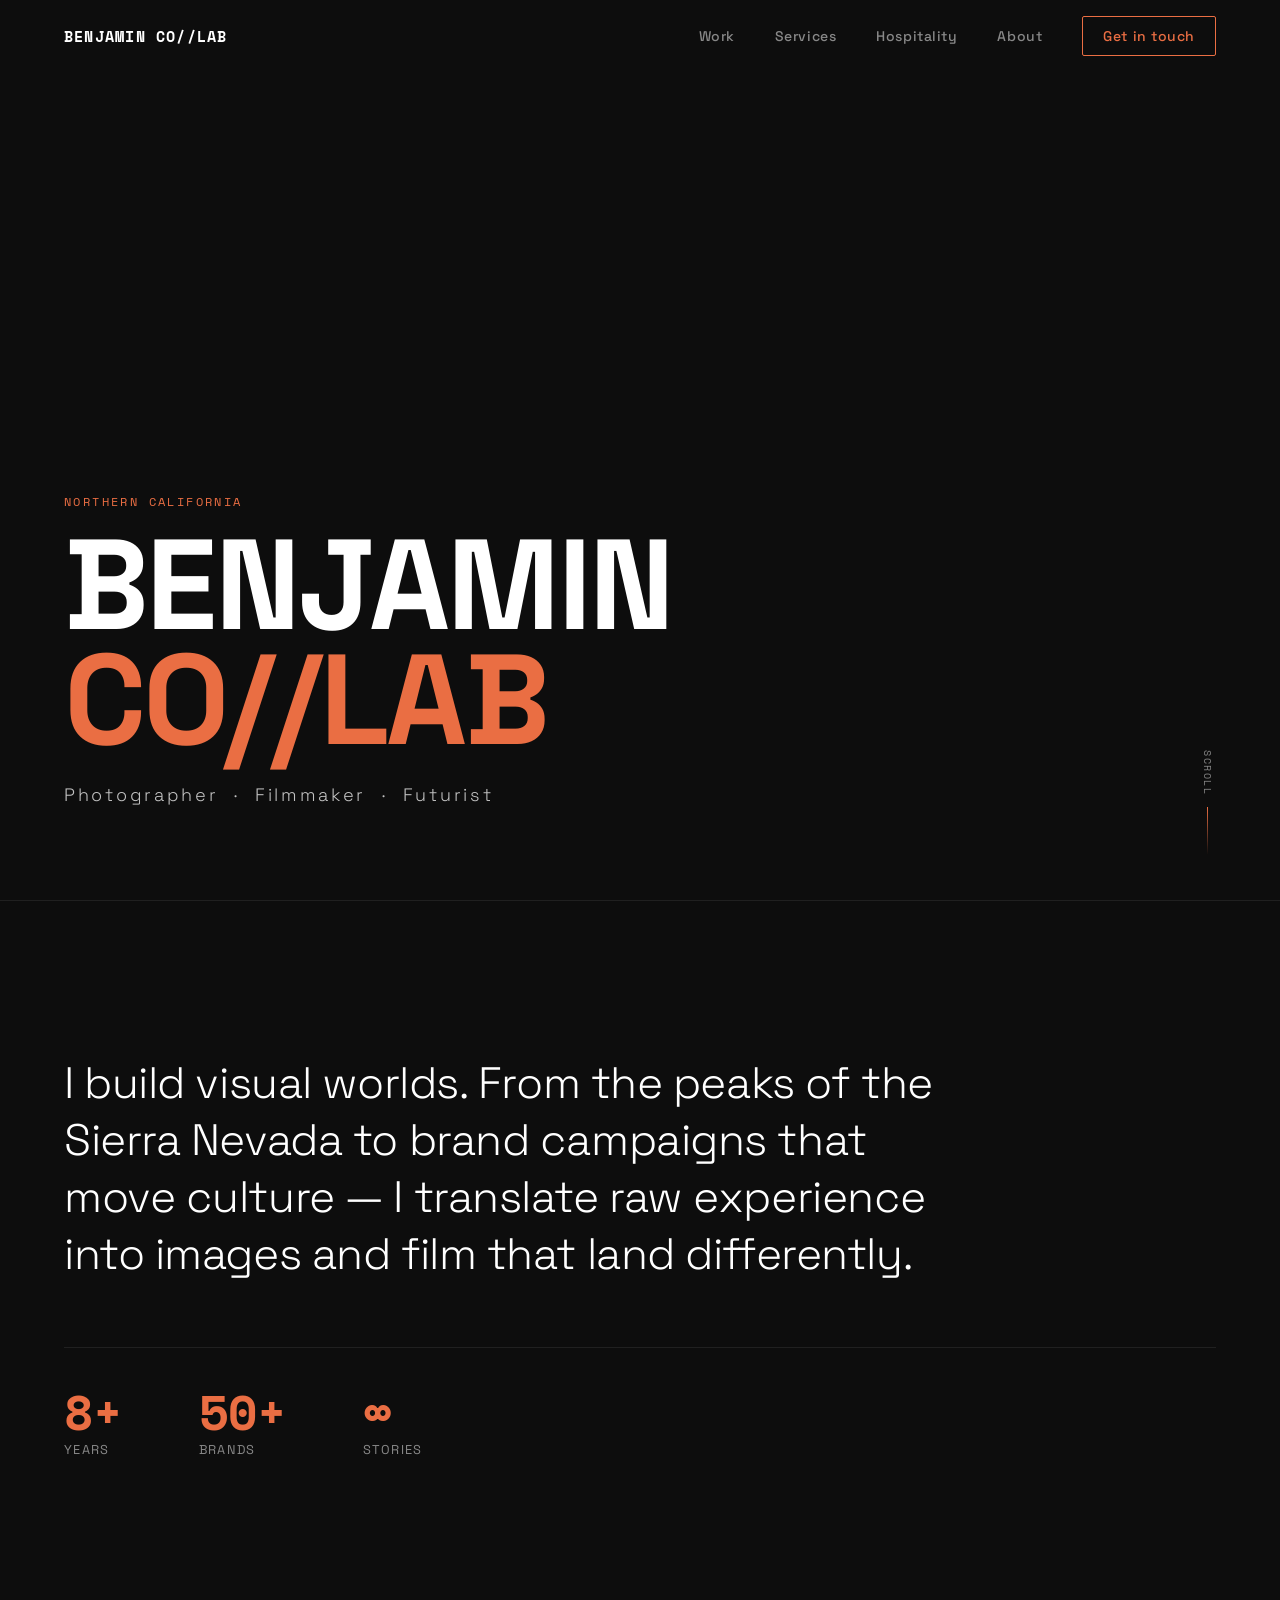
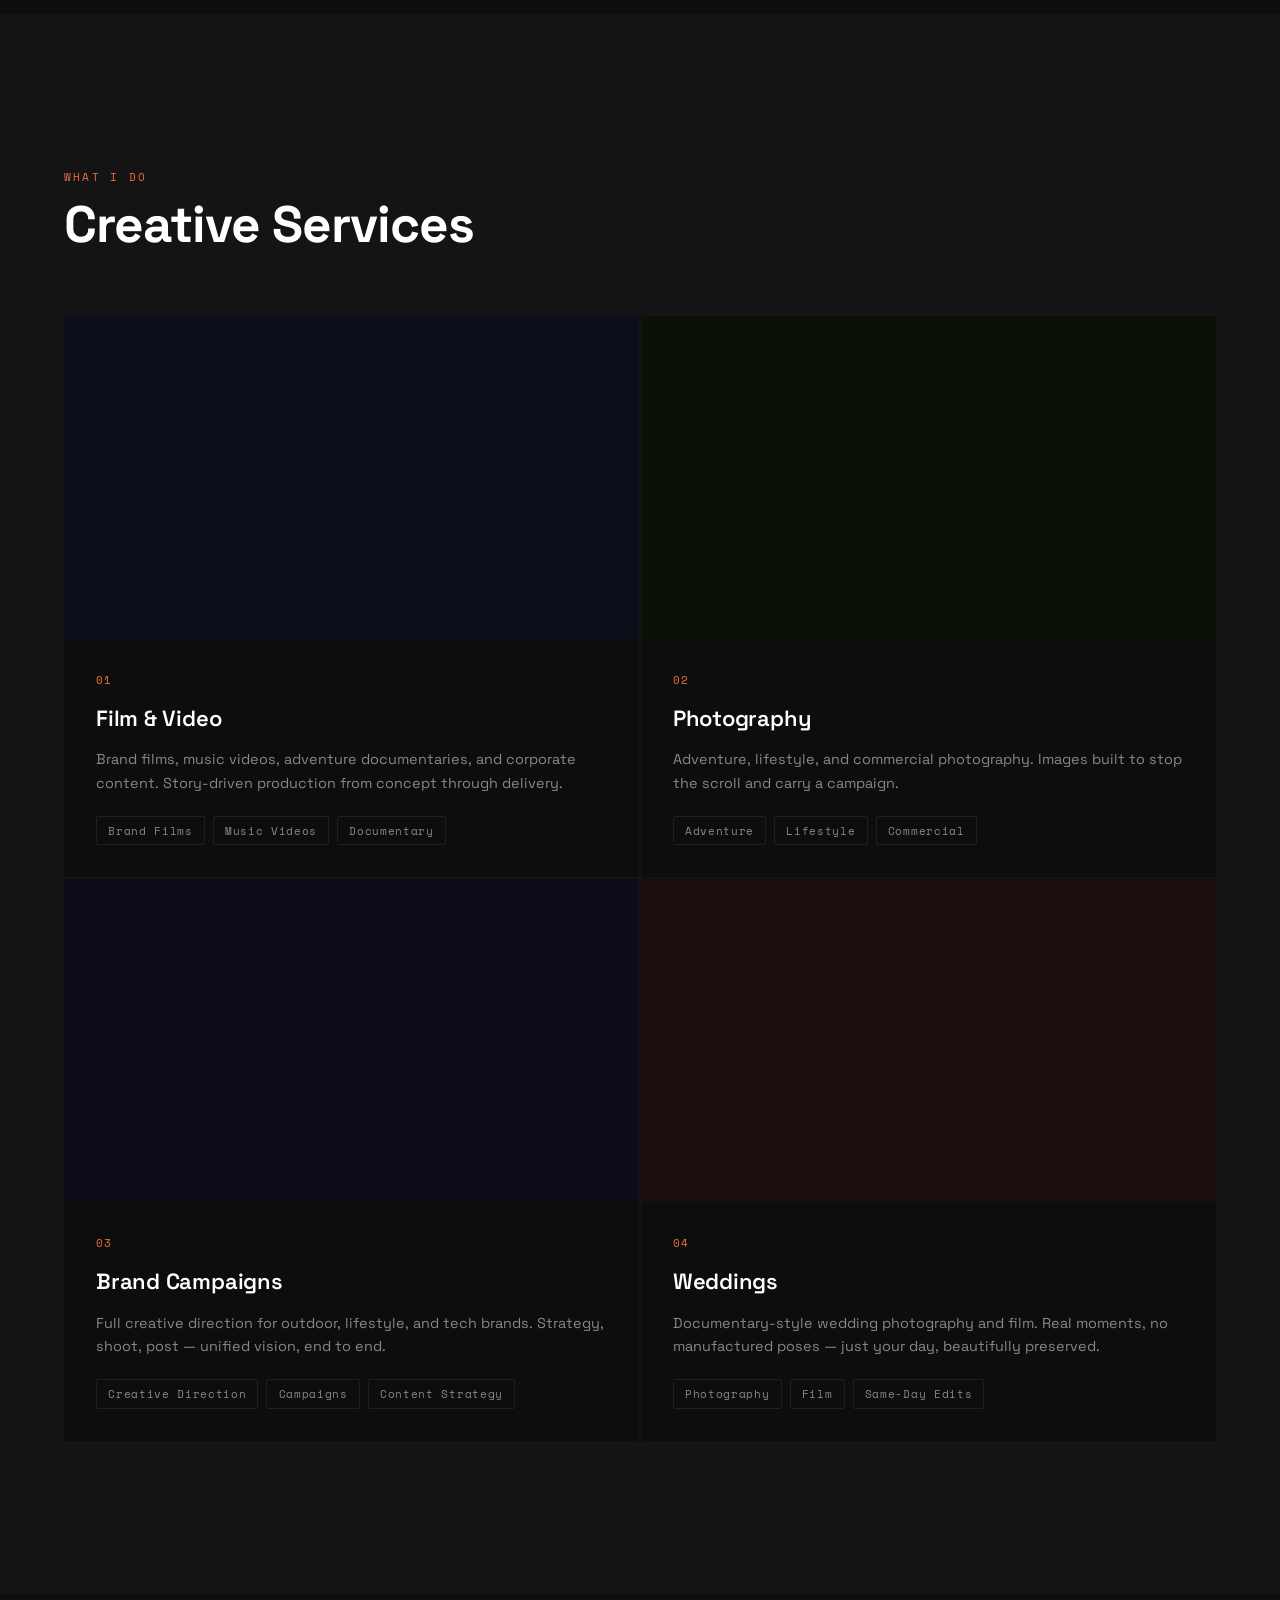
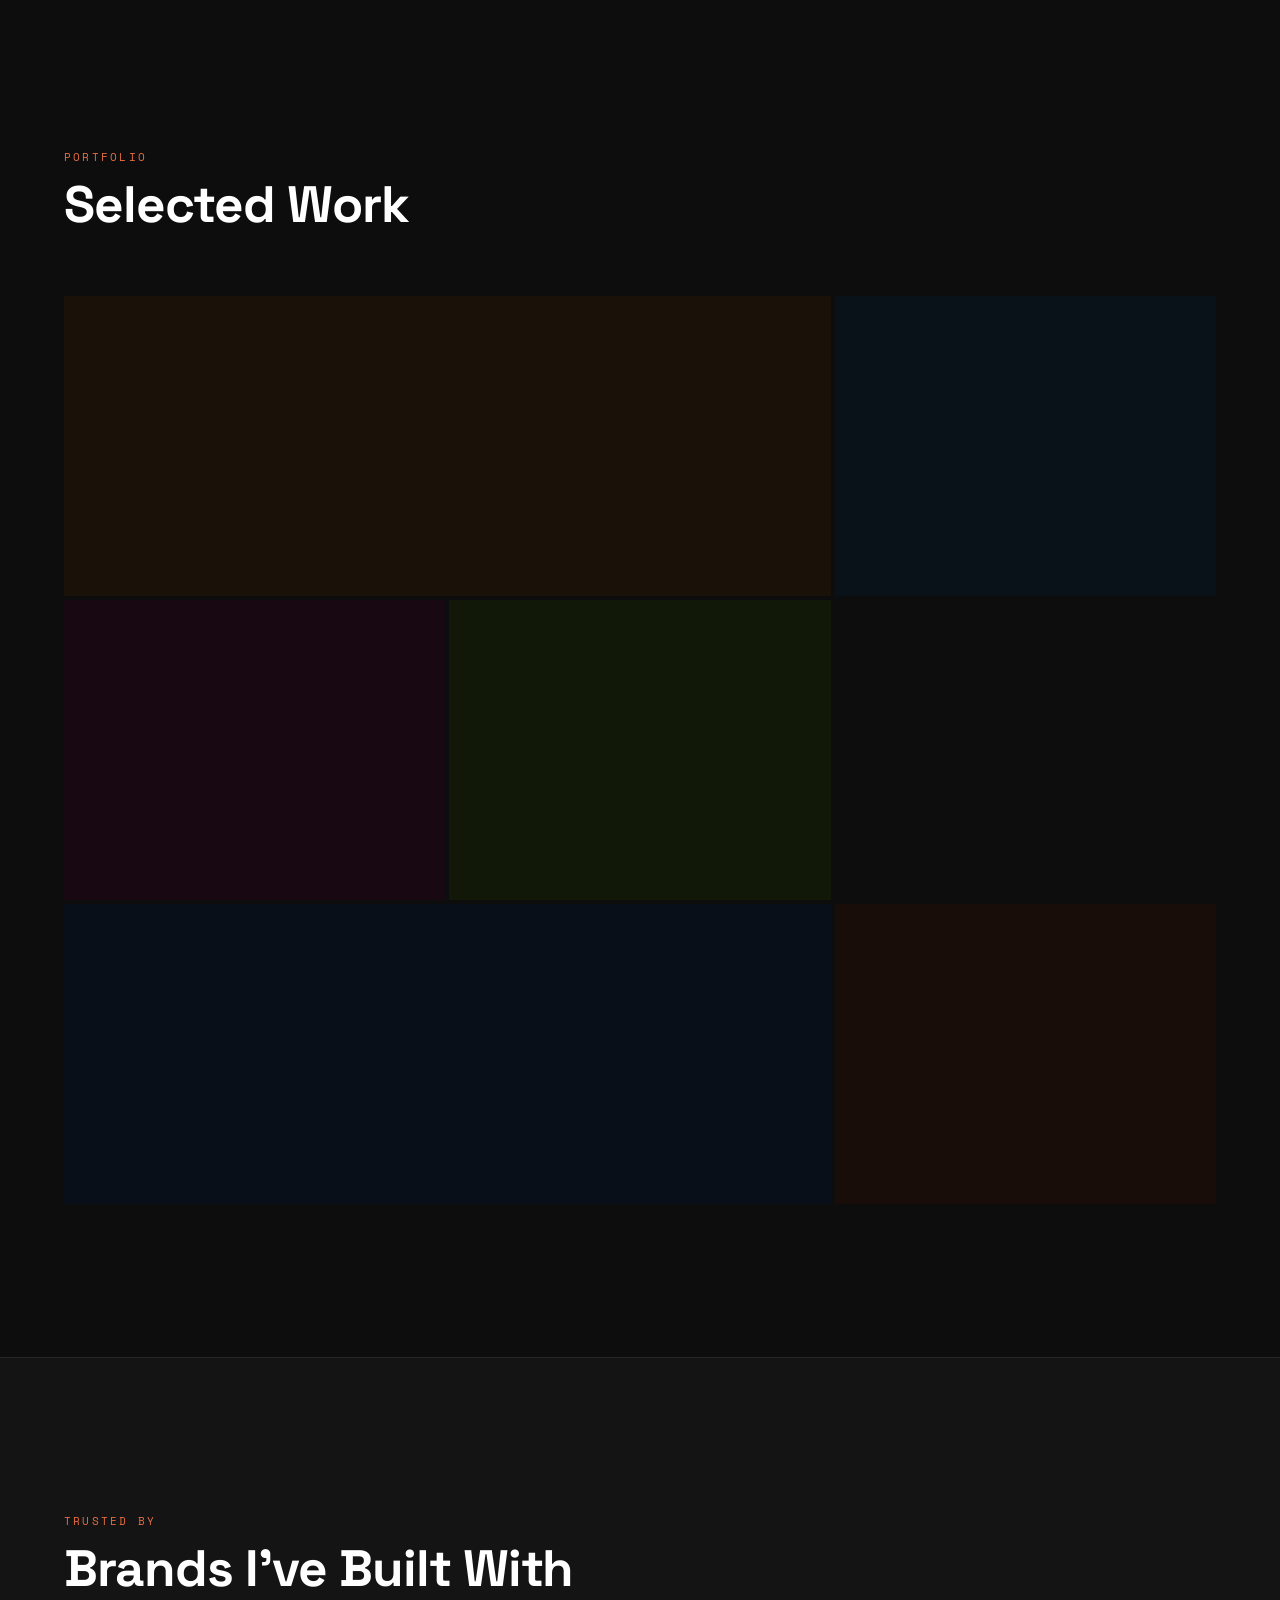
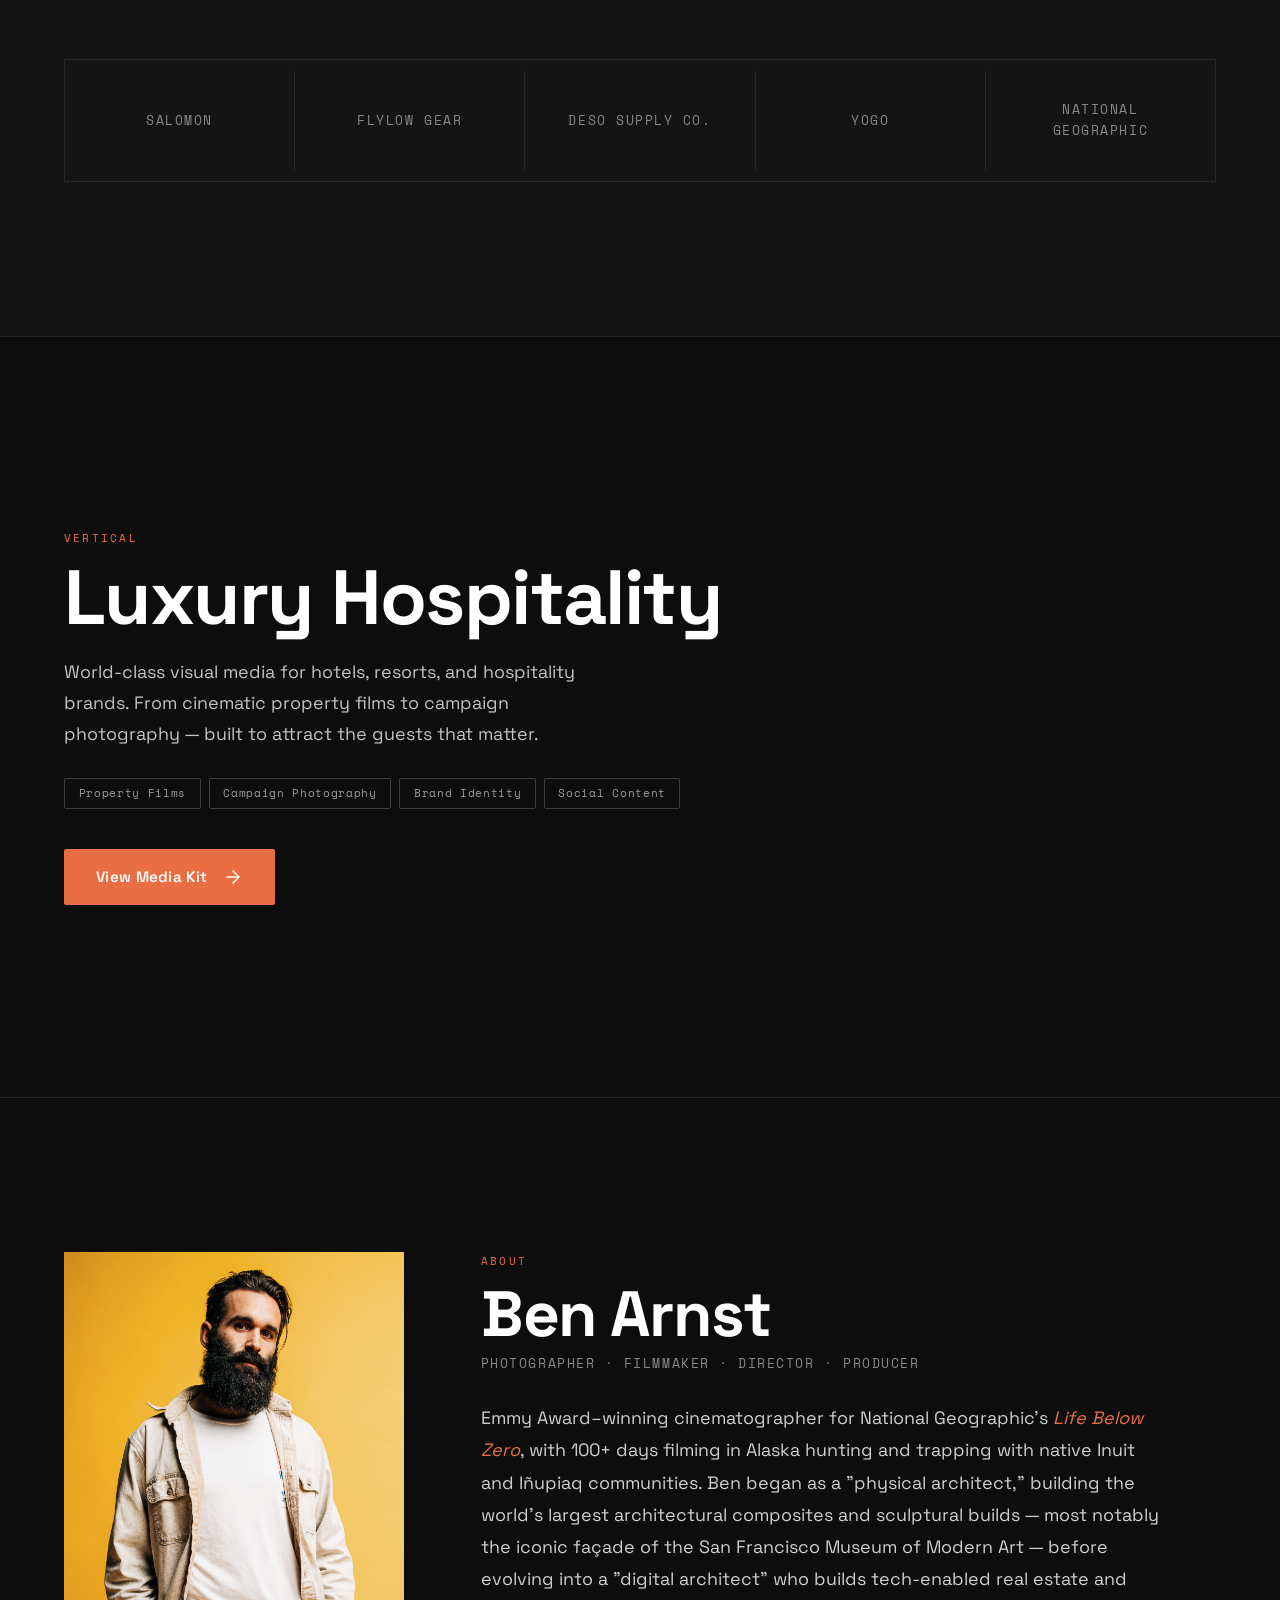
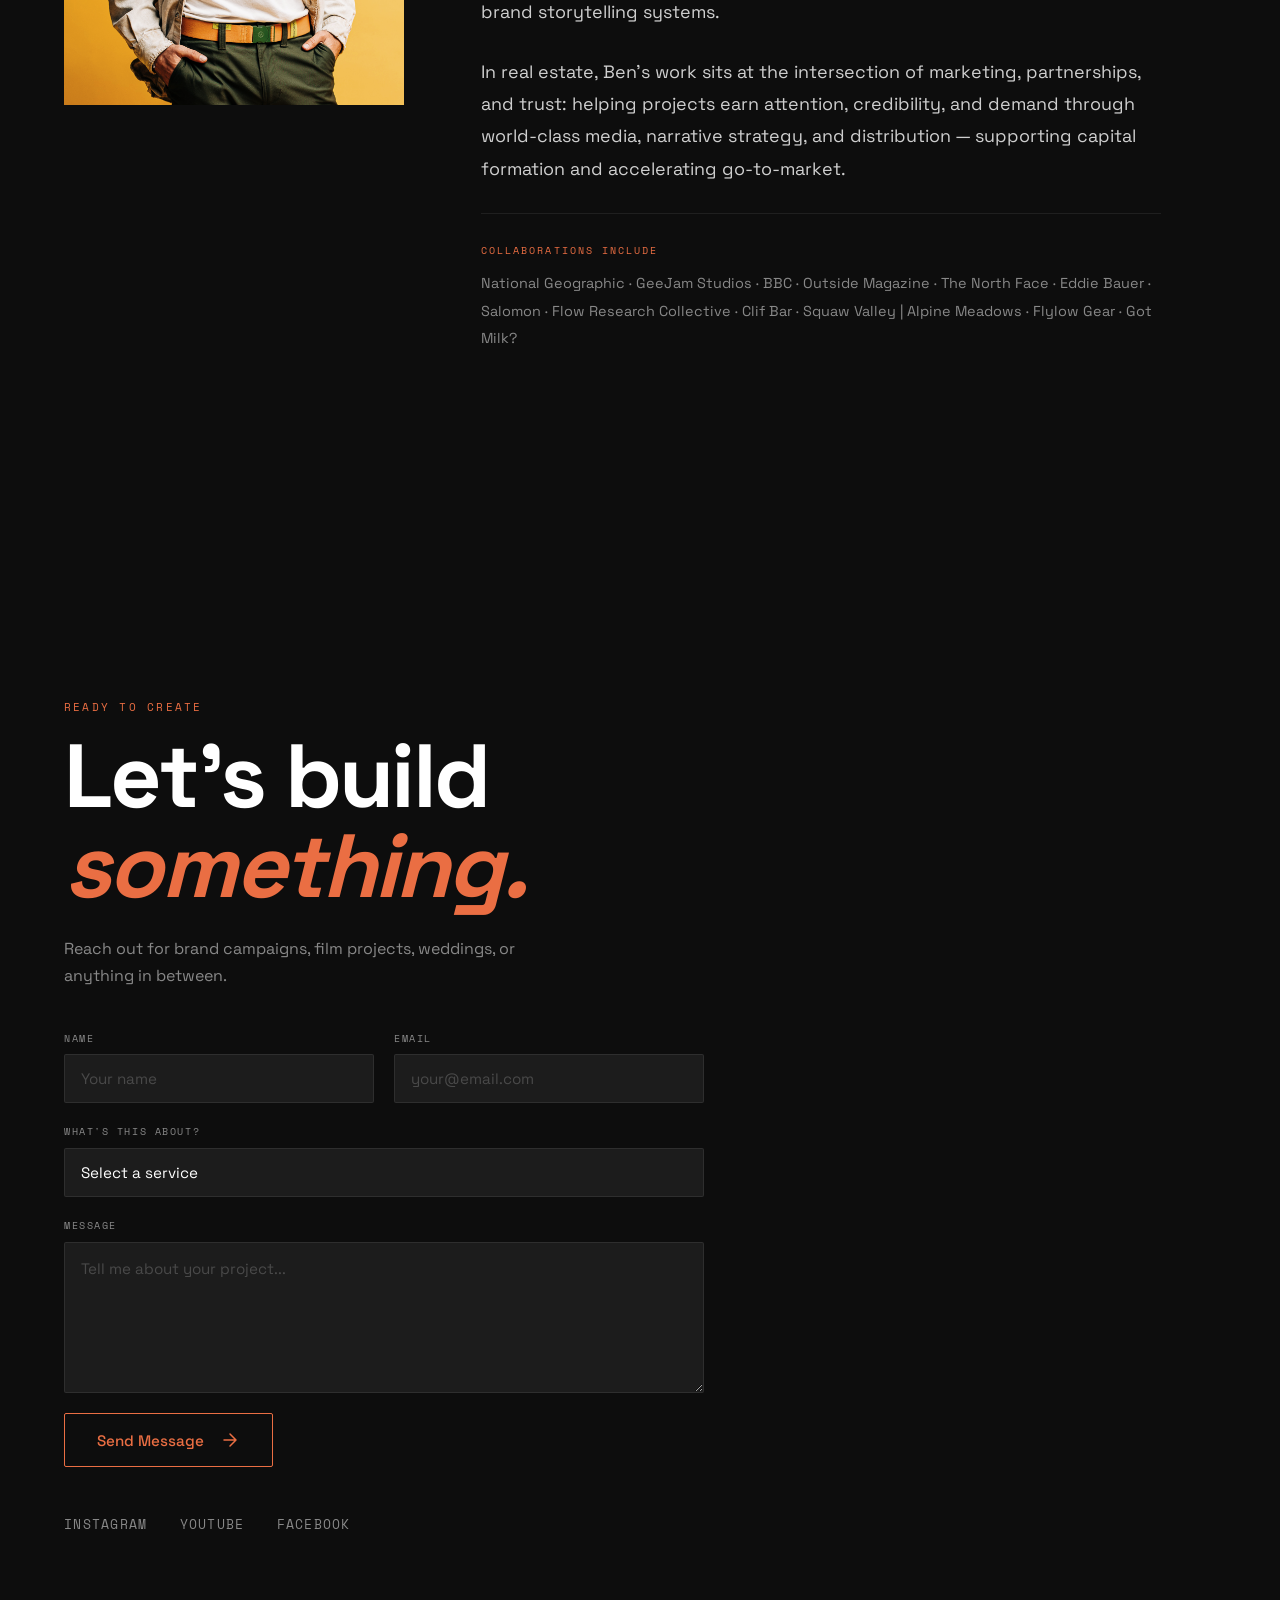
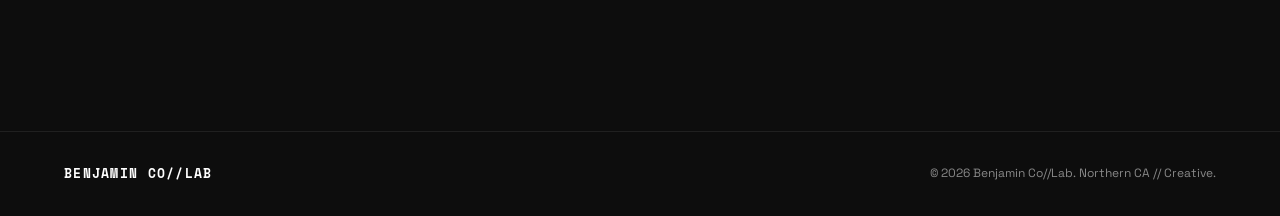
==== commit 40e8f988: "Add Luxury Hospitality section, contact form (Web3Forms), hospitality media kit page" ====
--- a/index.html
+++ b/index.html
@@ -17,6 +17,7 @@
     <div class="nav-links">
       <a href="#work">Work</a>
       <a href="#services">Services</a>
+      <a href="#hospitality">Hospitality</a>
       <a href="#bio">About</a>
       <a href="#contact" class="nav-cta">Get in touch</a>
     </div>
@@ -222,6 +223,29 @@
     </div>
   </section>
 
+  <!-- LUXURY HOSPITALITY -->
+  <section id="hospitality" class="section-hospitality">
+    <div class="hospitality-bg"></div>
+    <div class="hospitality-overlay"></div>
+    <div class="container">
+      <div class="hospitality-inner reveal">
+        <span class="section-label">Vertical</span>
+        <h2 class="hospitality-title">Luxury Hospitality</h2>
+        <p class="hospitality-desc">World-class visual media for hotels, resorts, and hospitality brands. From cinematic property films to campaign photography — built to attract the guests that matter.</p>
+        <div class="hospitality-tags">
+          <span>Property Films</span>
+          <span>Campaign Photography</span>
+          <span>Brand Identity</span>
+          <span>Social Content</span>
+        </div>
+        <a href="hospitality.html" class="hospitality-btn">
+          <span>View Media Kit</span>
+          <svg width="20" height="20" viewBox="0 0 20 20" fill="none"><path d="M4 10h12M10 4l6 6-6 6" stroke="currentColor" stroke-width="1.5" stroke-linecap="round" stroke-linejoin="round"/></svg>
+        </a>
+      </div>
+    </div>
+  </section>
+
   <!-- BIO -->
   <section id="bio" class="section-bio">
     <div class="container">
@@ -257,10 +281,44 @@
         <span class="section-label">Ready to create</span>
         <h2 class="contact-headline">Let's build<br><em>something.</em></h2>
         <p class="contact-sub">Reach out for brand campaigns, film projects, weddings, or anything in between.</p>
-        <a href="mailto:hello@benjamincolab.com" class="cta-btn">
-          <span>hello@benjamincolab.com</span>
-          <svg width="20" height="20" viewBox="0 0 20 20" fill="none"><path d="M4 10h12M10 4l6 6-6 6" stroke="currentColor" stroke-width="1.5" stroke-linecap="round" stroke-linejoin="round"/></svg>
-        </a>
+
+        <form class="contact-form" action="https://api.web3forms.com/submit" method="POST" id="contact-form">
+          <input type="hidden" name="access_key" value="YOUR_WEB3FORMS_KEY" />
+          <input type="hidden" name="subject" value="New message from BenjaminCoLab.com" />
+          <input type="hidden" name="from_name" value="Benjamin Co//Lab Website" />
+          <input type="checkbox" name="botcheck" style="display:none" />
+          <div class="form-row">
+            <div class="form-group">
+              <label for="name">Name</label>
+              <input type="text" id="name" name="name" placeholder="Your name" required />
+            </div>
+            <div class="form-group">
+              <label for="email">Email</label>
+              <input type="email" id="email" name="email" placeholder="your@email.com" required />
+            </div>
+          </div>
+          <div class="form-group">
+            <label for="service">What's this about?</label>
+            <select id="service" name="service">
+              <option value="">Select a service</option>
+              <option value="Brand Campaign">Brand Campaign</option>
+              <option value="Film / Video">Film / Video</option>
+              <option value="Photography">Photography</option>
+              <option value="Wedding">Wedding</option>
+              <option value="Other">Other</option>
+            </select>
+          </div>
+          <div class="form-group">
+            <label for="message">Message</label>
+            <textarea id="message" name="message" rows="5" placeholder="Tell me about your project..." required></textarea>
+          </div>
+          <button type="submit" class="form-submit">
+            <span>Send Message</span>
+            <svg width="20" height="20" viewBox="0 0 20 20" fill="none"><path d="M4 10h12M10 4l6 6-6 6" stroke="currentColor" stroke-width="1.5" stroke-linecap="round" stroke-linejoin="round"/></svg>
+          </button>
+          <p class="form-success" id="form-success">Message sent! I'll be in touch soon.</p>
+        </form>
+
         <div class="contact-socials">
           <a href="https://www.instagram.com" target="_blank" rel="noopener">Instagram</a>
           <a href="https://www.youtube.com/@benjamincolab" target="_blank" rel="noopener">YouTube</a>
--- a/style.css
+++ b/style.css
@@ -441,6 +441,101 @@
 }
 
 /* ============================================================
+   LUXURY HOSPITALITY
+   ============================================================ */
+
+.section-hospitality {
+  position: relative;
+  padding: clamp(100px, 15vw, 200px) 0;
+  overflow: hidden;
+}
+
+.hospitality-bg {
+  position: absolute;
+  inset: 0;
+  background-image: url('https://images.squarespace-cdn.com/content/v1/54ac9668e4b0f02457ca9563/1620498663722-7VBCZC1MD71BC7UO99NR/042321_Sapporo+Beverage+Brand+Images_001.jpg');
+  background-size: cover;
+  background-position: center;
+  transform: scale(1.05);
+  transition: transform 8s ease;
+  filter: saturate(0.7);
+}
+
+.section-hospitality:hover .hospitality-bg {
+  transform: scale(1);
+}
+
+.hospitality-overlay {
+  position: absolute;
+  inset: 0;
+  background: linear-gradient(
+    135deg,
+    rgba(13,13,13,0.92) 0%,
+    rgba(13,13,13,0.75) 50%,
+    rgba(13,13,13,0.88) 100%
+  );
+}
+
+.hospitality-inner {
+  position: relative;
+  z-index: 2;
+  max-width: 680px;
+}
+
+.hospitality-title {
+  font-size: clamp(2.5rem, 6vw, 5rem);
+  font-weight: 700;
+  letter-spacing: -0.02em;
+  line-height: 1;
+  margin: 0.75rem 0 1.25rem;
+}
+
+.hospitality-desc {
+  font-size: clamp(1rem, 1.4vw, 1.125rem);
+  color: rgba(255,255,255,0.75);
+  line-height: 1.75;
+  margin-bottom: 1.75rem;
+  max-width: 540px;
+}
+
+.hospitality-tags {
+  display: flex;
+  flex-wrap: wrap;
+  gap: 0.5rem;
+  margin-bottom: 2.5rem;
+}
+
+.hospitality-tags span {
+  font-size: 0.7rem;
+  font-family: var(--font-mono);
+  letter-spacing: 0.06em;
+  border: 1px solid rgba(255,255,255,0.2);
+  padding: 0.35rem 0.85rem;
+  color: rgba(255,255,255,0.6);
+  border-radius: 2px;
+}
+
+.hospitality-btn {
+  display: inline-flex;
+  align-items: center;
+  gap: 1rem;
+  background: var(--accent);
+  color: #fff;
+  font-family: var(--font-sans);
+  font-size: 0.95rem;
+  font-weight: 600;
+  padding: 1rem 2rem;
+  border-radius: 2px;
+  transition: background 0.25s, gap 0.25s;
+  letter-spacing: 0.02em;
+}
+
+.hospitality-btn:hover {
+  background: var(--accent-hover);
+  gap: 1.5rem;
+}
+
+/* ============================================================
    BIO
    ============================================================ */
 
@@ -708,6 +803,111 @@
   gap: 1.5rem;
 }
 
+/* Contact Form */
+.contact-form {
+  width: 100%;
+  max-width: 640px;
+  display: flex;
+  flex-direction: column;
+  gap: 1.25rem;
+  margin-bottom: 3rem;
+}
+
+.form-row {
+  display: grid;
+  grid-template-columns: 1fr 1fr;
+  gap: 1.25rem;
+}
+
+.form-group {
+  display: flex;
+  flex-direction: column;
+  gap: 0.5rem;
+}
+
+.form-group label {
+  font-family: var(--font-mono);
+  font-size: 0.65rem;
+  letter-spacing: 0.15em;
+  text-transform: uppercase;
+  color: var(--text-muted);
+}
+
+.form-group input,
+.form-group select,
+.form-group textarea {
+  background: var(--surface2);
+  border: 1px solid var(--border);
+  color: var(--text);
+  font-family: var(--font-sans);
+  font-size: 0.95rem;
+  padding: 0.875rem 1rem;
+  border-radius: 2px;
+  outline: none;
+  transition: border-color 0.2s;
+  width: 100%;
+  -webkit-appearance: none;
+}
+
+.form-group input::placeholder,
+.form-group textarea::placeholder {
+  color: rgba(255,255,255,0.2);
+}
+
+.form-group input:focus,
+.form-group select:focus,
+.form-group textarea:focus {
+  border-color: var(--accent);
+}
+
+.form-group select option {
+  background: var(--surface2);
+}
+
+.form-group textarea {
+  resize: vertical;
+  min-height: 140px;
+  line-height: 1.6;
+}
+
+.form-submit {
+  display: inline-flex;
+  align-items: center;
+  gap: 1rem;
+  background: none;
+  border: 1px solid var(--accent);
+  color: var(--accent);
+  font-family: var(--font-sans);
+  font-size: 0.95rem;
+  font-weight: 500;
+  padding: 1rem 2rem;
+  border-radius: 2px;
+  cursor: pointer;
+  transition: background 0.25s, color 0.25s, gap 0.25s;
+  align-self: flex-start;
+}
+
+.form-submit:hover {
+  background: var(--accent);
+  color: #fff;
+  gap: 1.5rem;
+}
+
+.form-success {
+  display: none;
+  font-family: var(--font-mono);
+  font-size: 0.8rem;
+  letter-spacing: 0.1em;
+  color: var(--accent);
+  margin-top: 0.5rem;
+}
+
+@media (max-width: 600px) {
+  .form-row {
+    grid-template-columns: 1fr;
+  }
+}
+
 .contact-socials {
   display: flex;
   gap: 2rem;
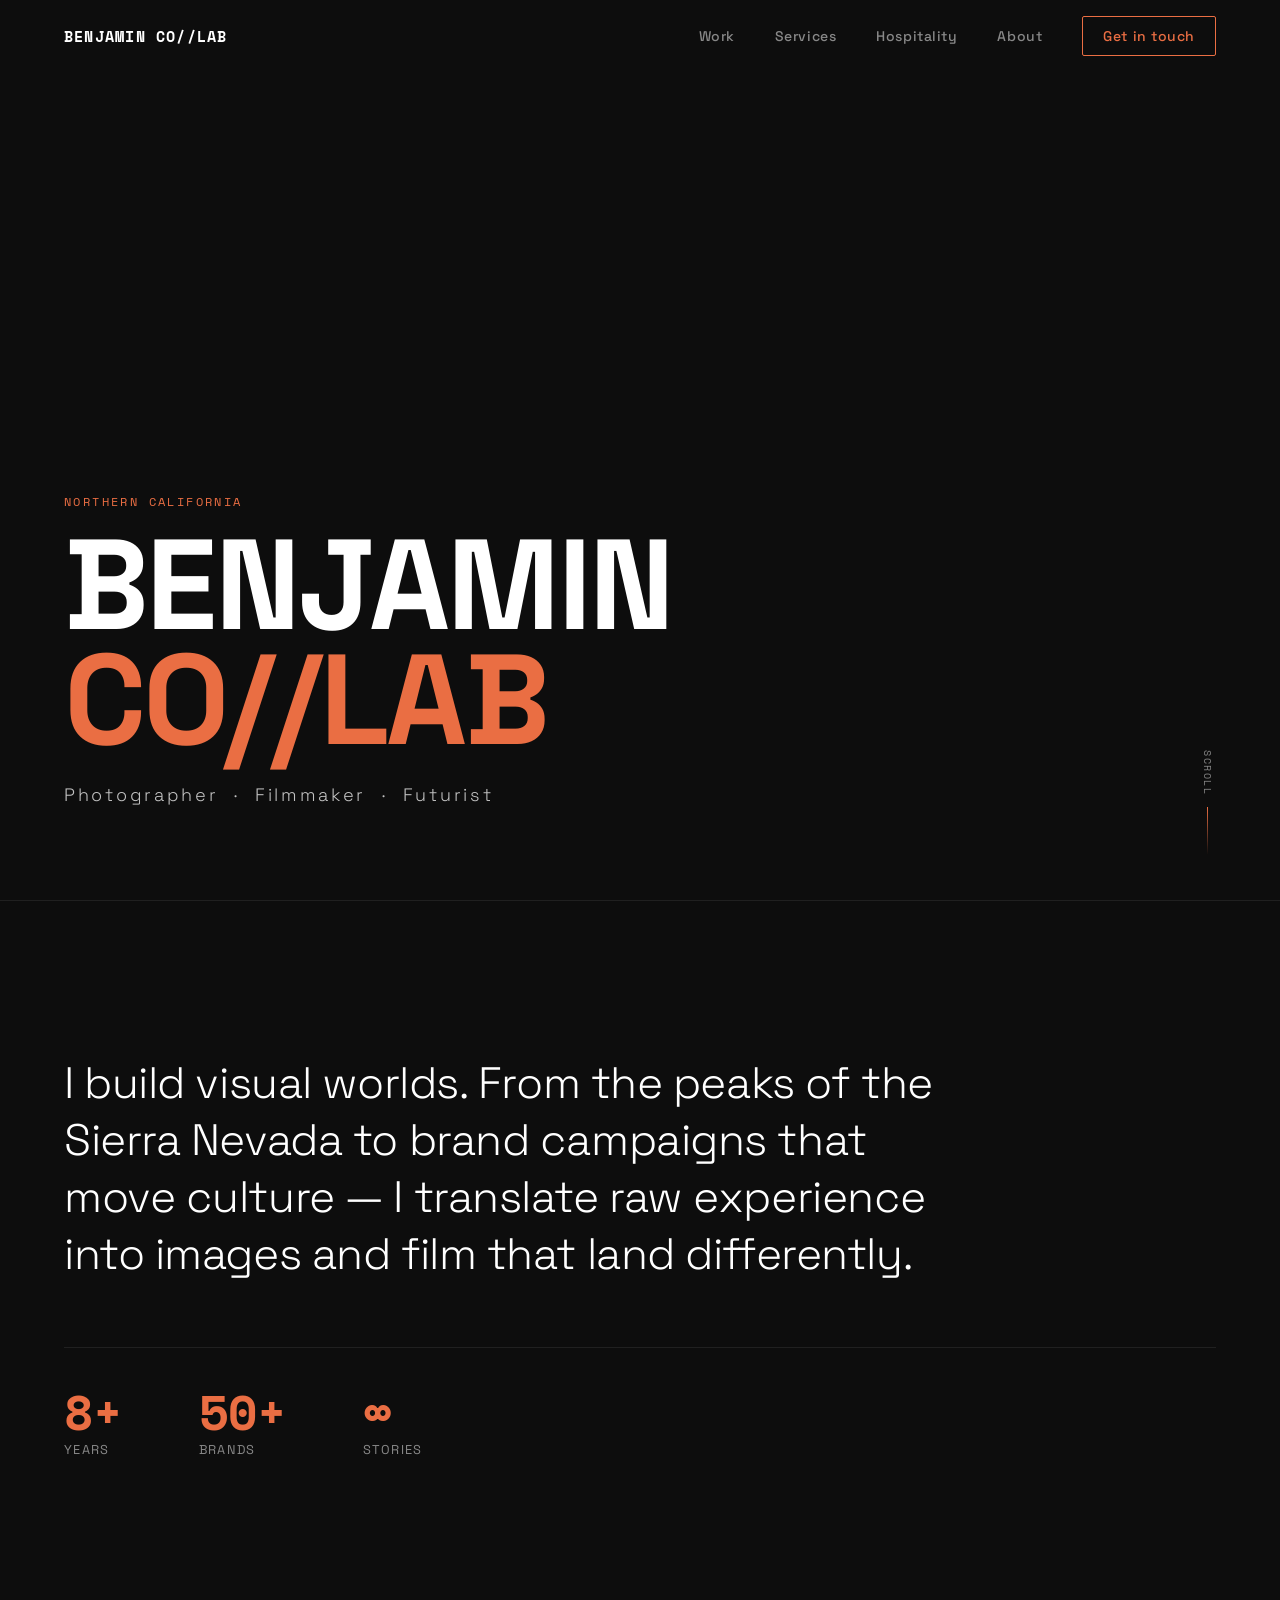
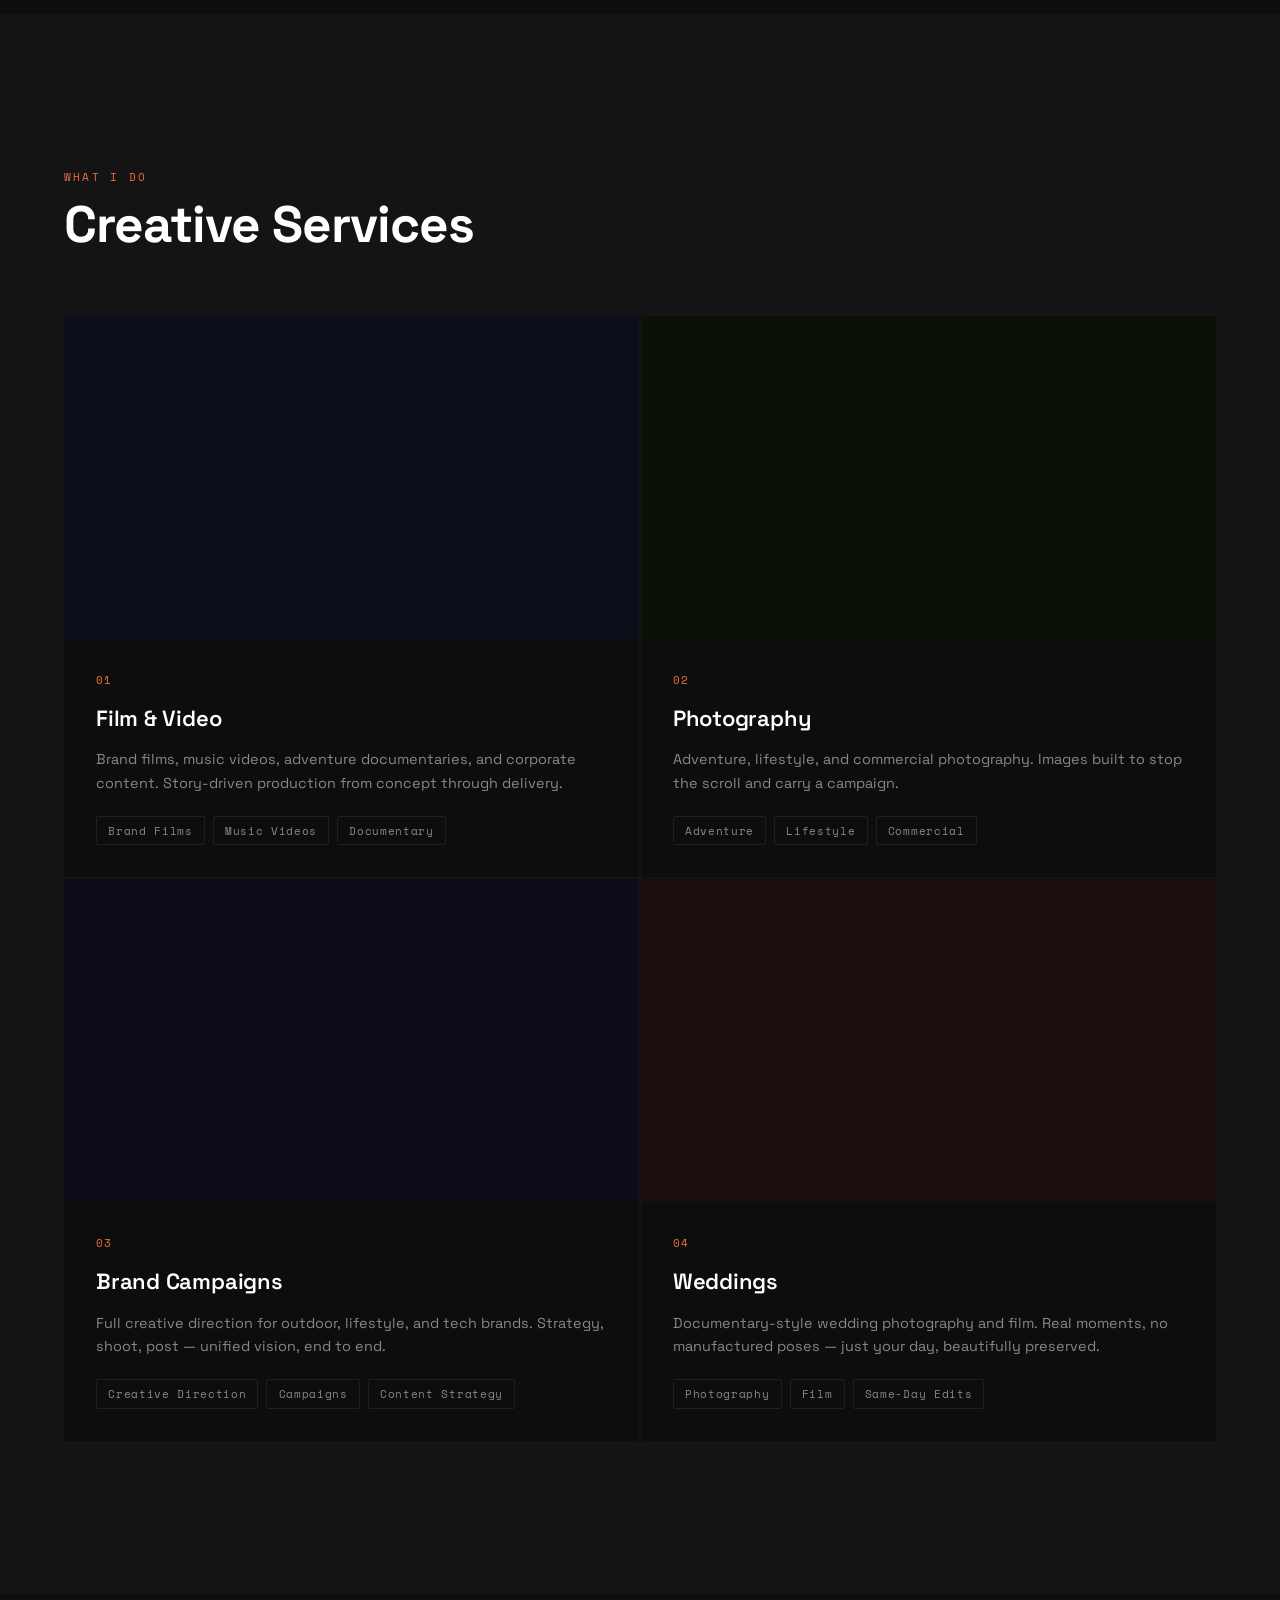
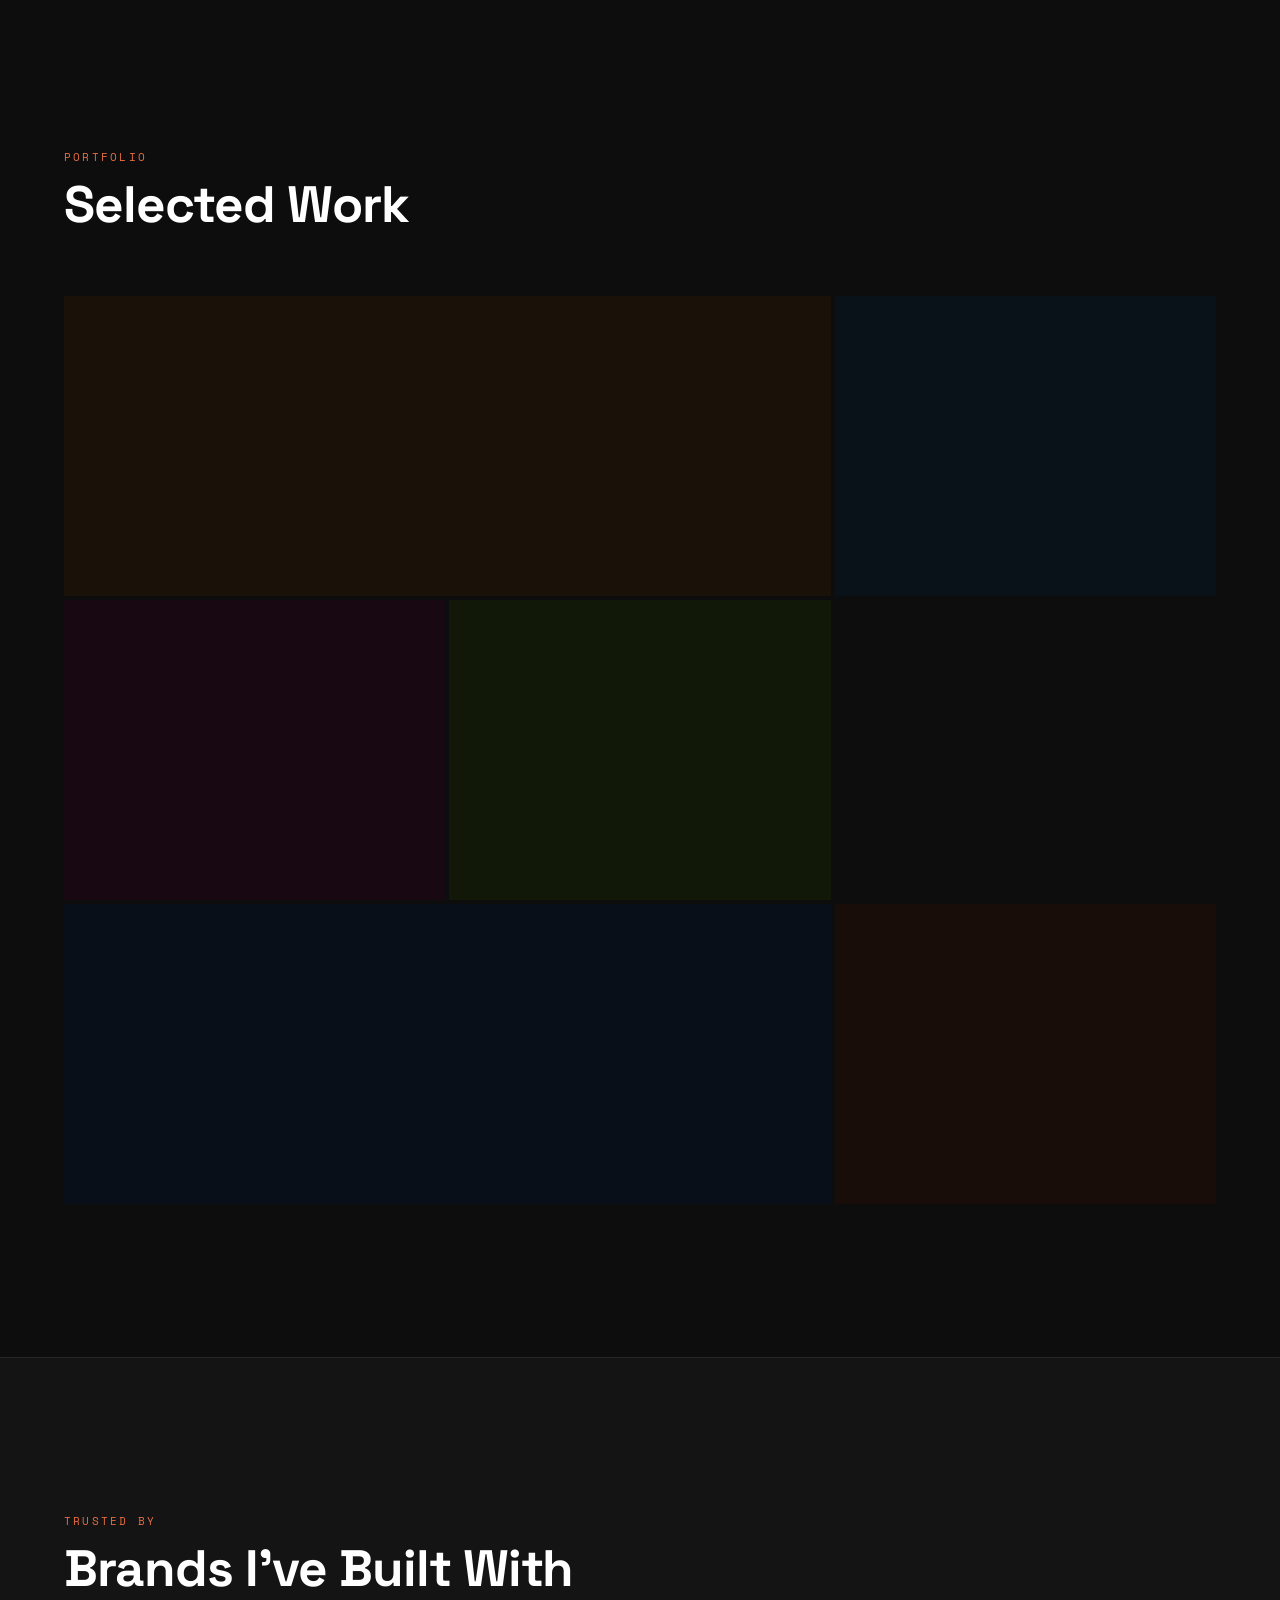
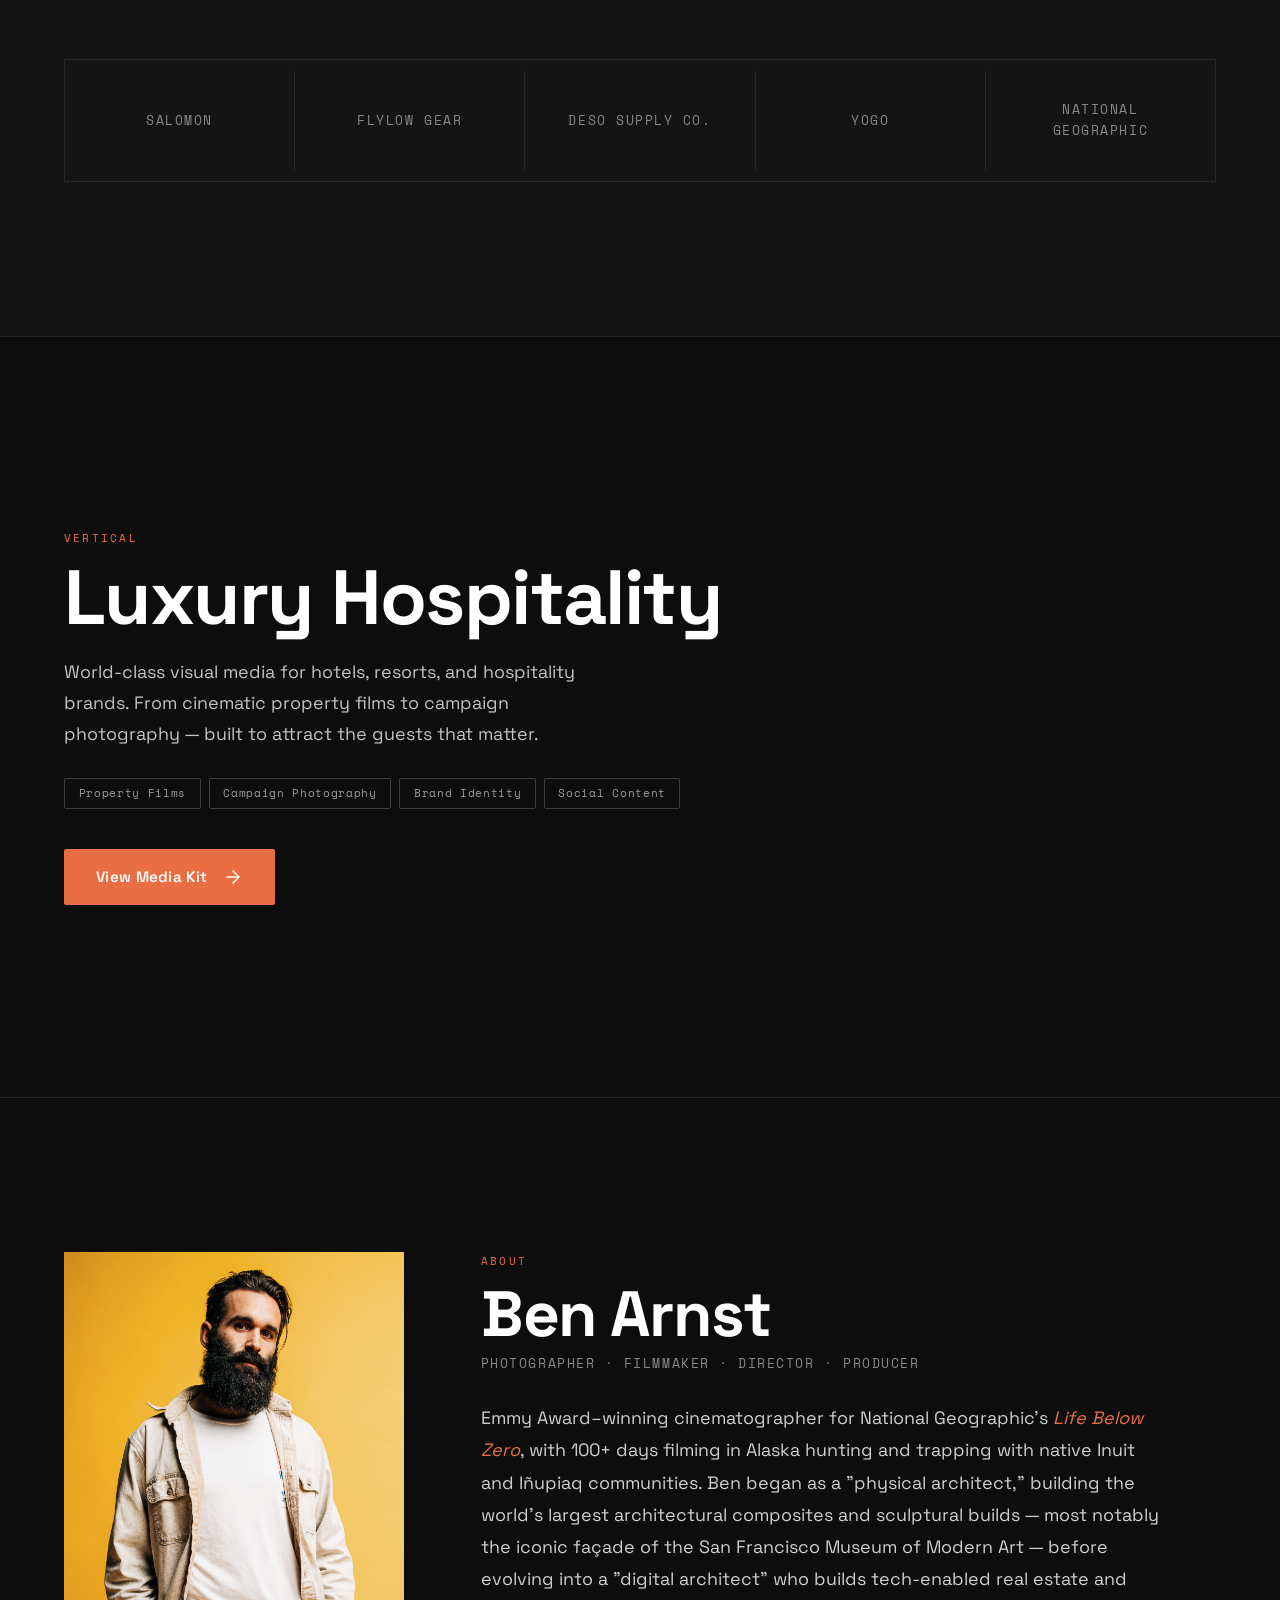
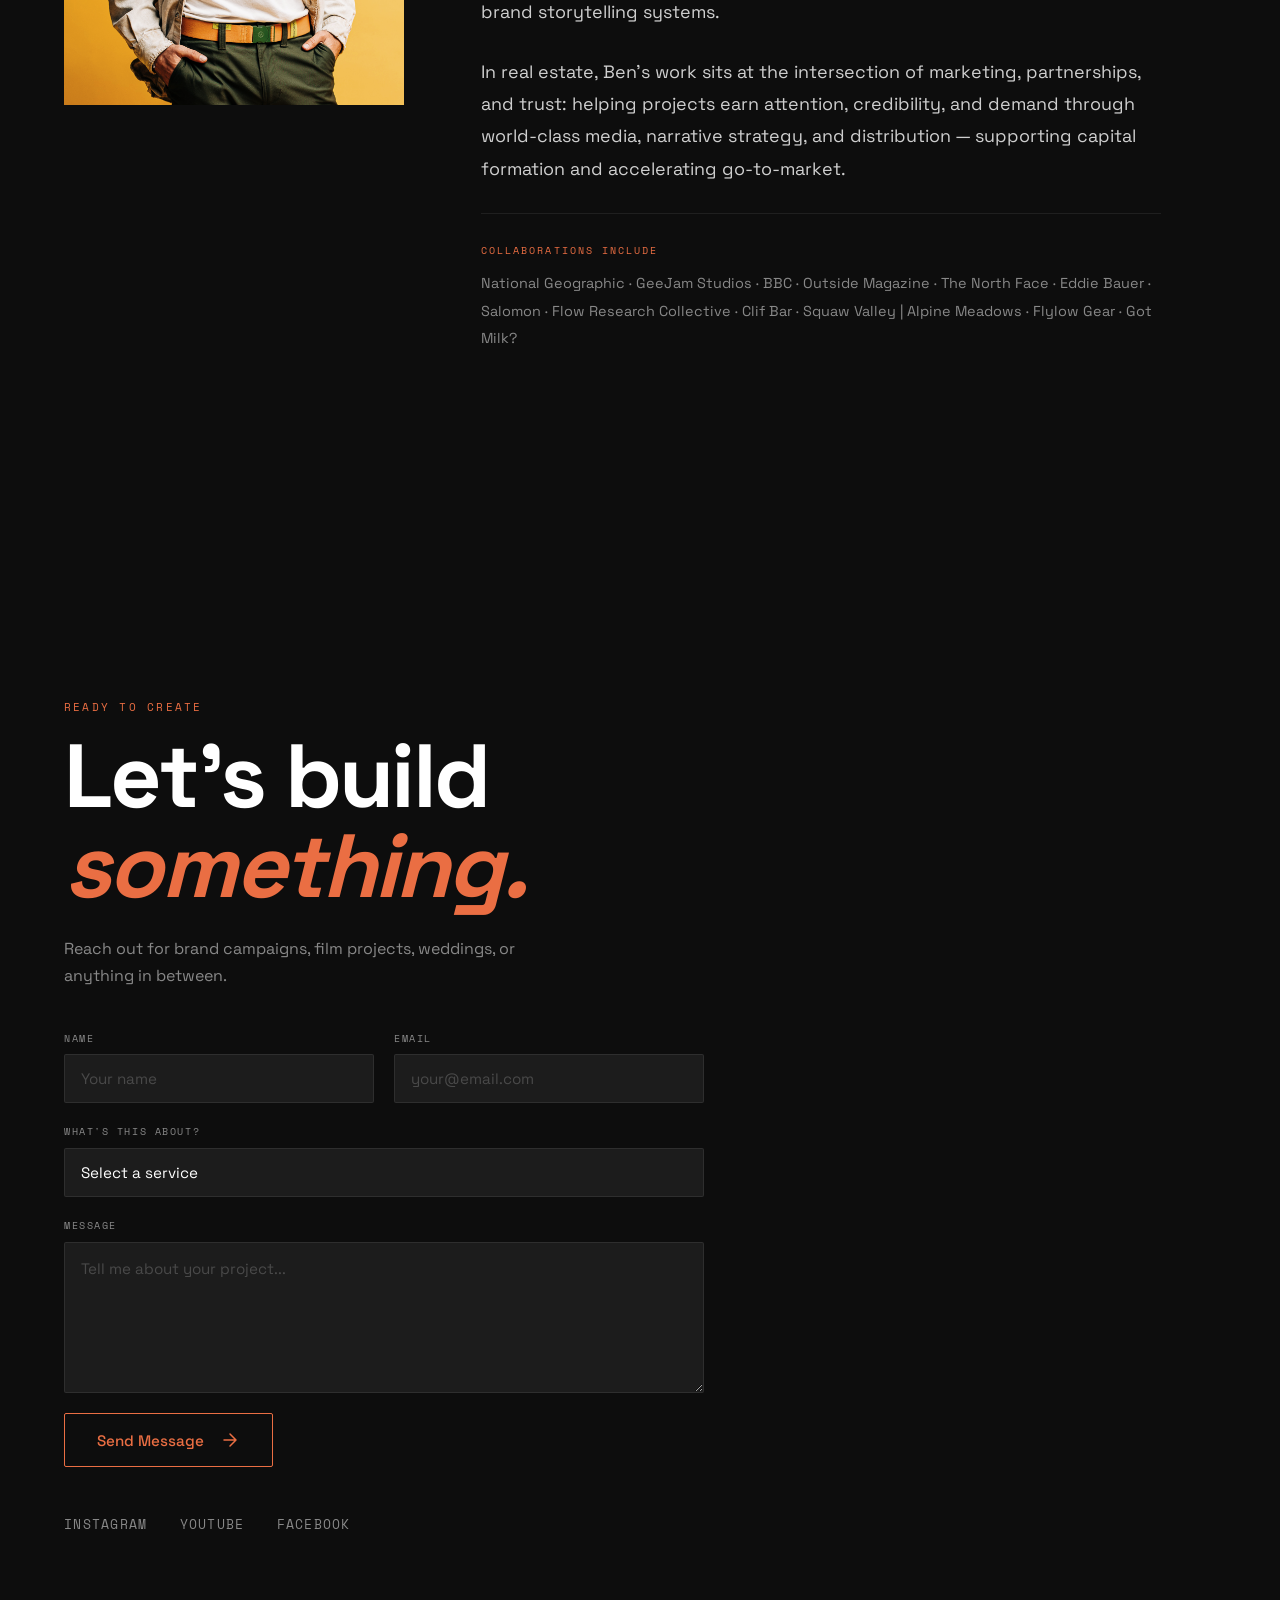
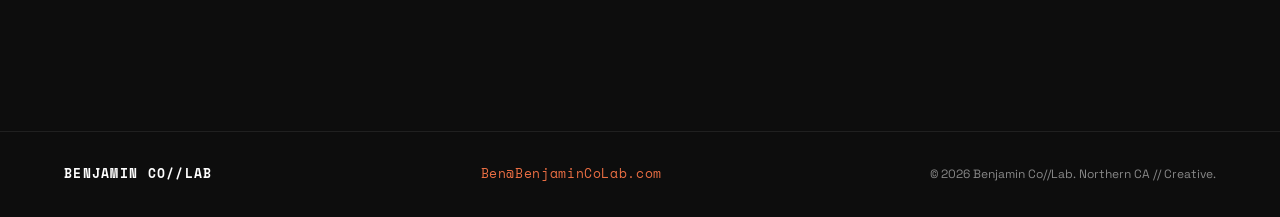
==== commit e283c1ce: "Add Ben@BenjaminCoLab.com email to footer" ====
--- a/index.html
+++ b/index.html
@@ -333,6 +333,7 @@
     <div class="container">
       <div class="footer-inner">
         <span class="footer-logo">BENJAMIN CO//LAB</span>
+        <a href="mailto:Ben@BenjaminCoLab.com" class="footer-email">Ben@BenjaminCoLab.com</a>
         <span class="footer-copy">© 2026 Benjamin Co//Lab. Northern CA // Creative.</span>
       </div>
     </div>
--- a/style.css
+++ b/style.css
@@ -938,6 +938,19 @@
   padding: 2rem 0;
 }
 
+.footer-email {
+  font-family: var(--font-mono);
+  font-size: 0.8rem;
+  color: var(--accent);
+  letter-spacing: 0.05em;
+  border-bottom: 1px solid transparent;
+  transition: border-color 0.2s;
+}
+
+.footer-email:hover {
+  border-color: var(--accent);
+}
+
 .footer-inner {
   display: flex;
   align-items: center;
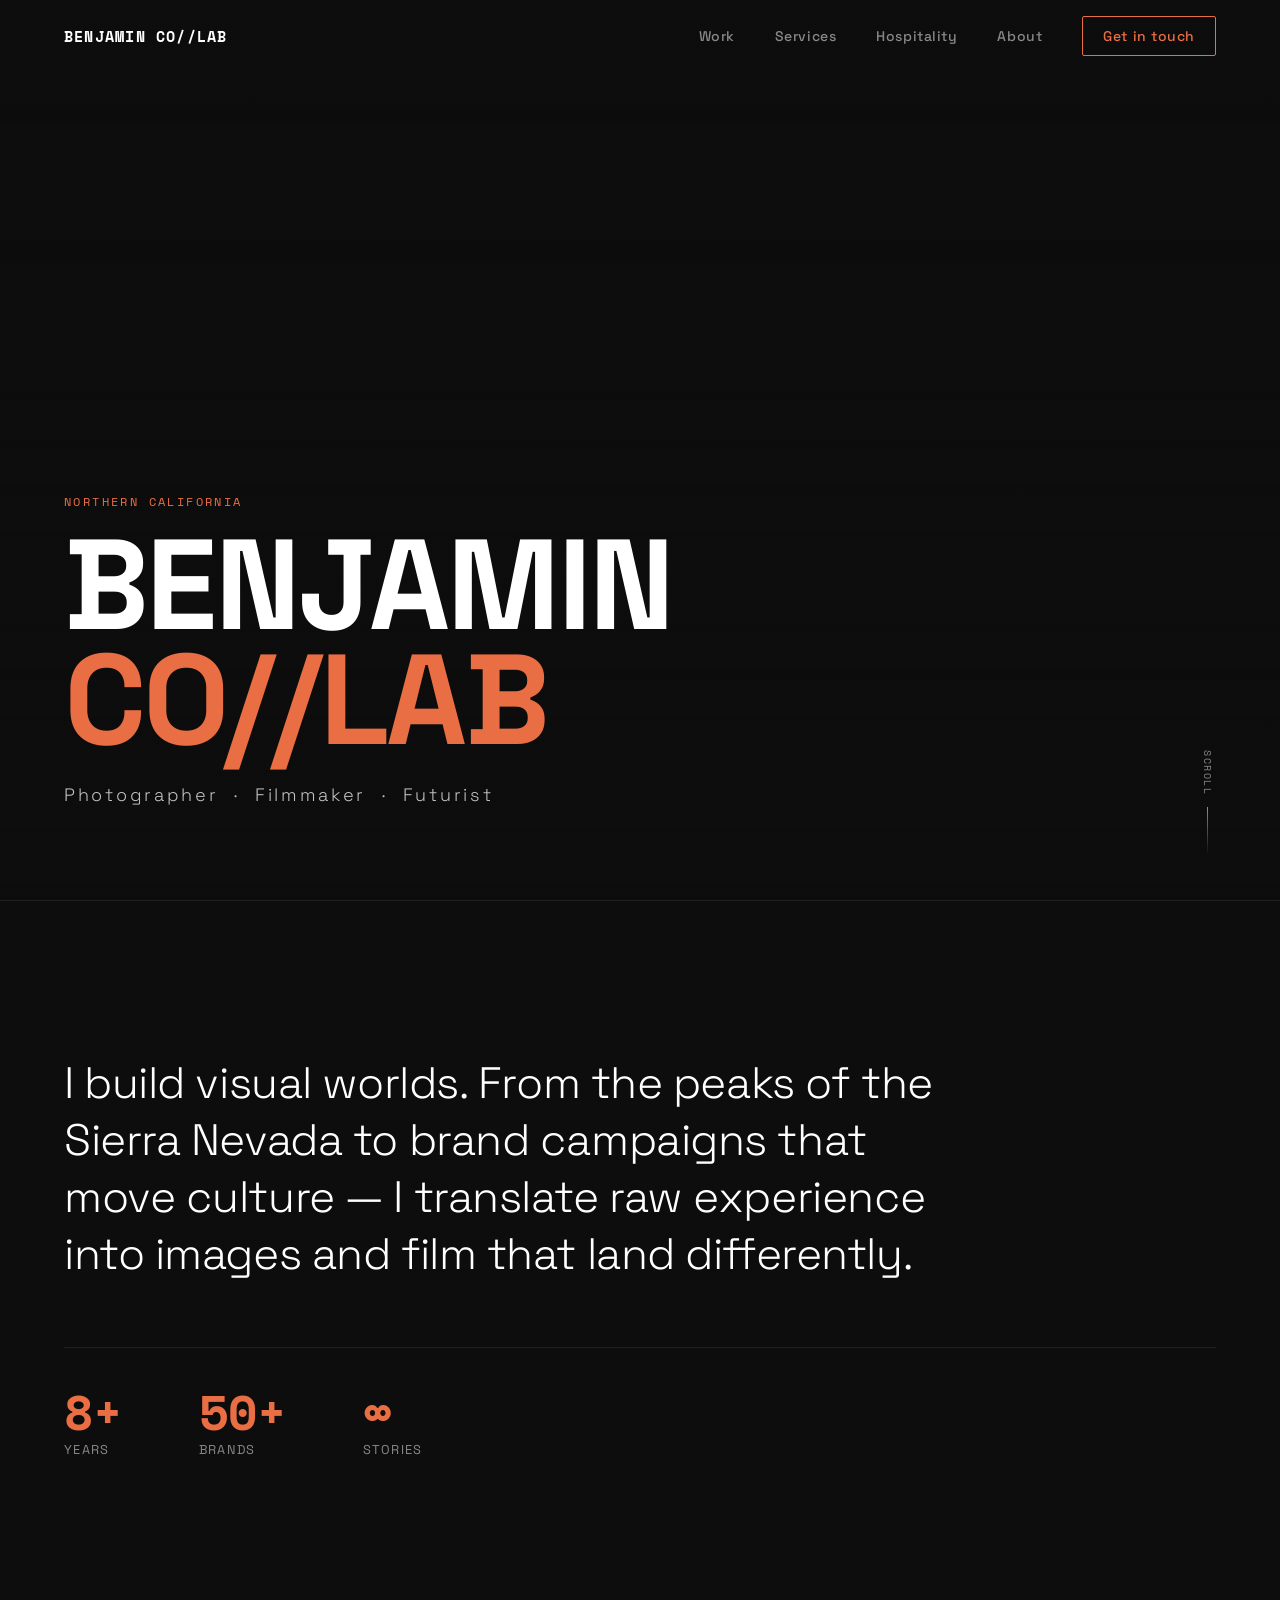
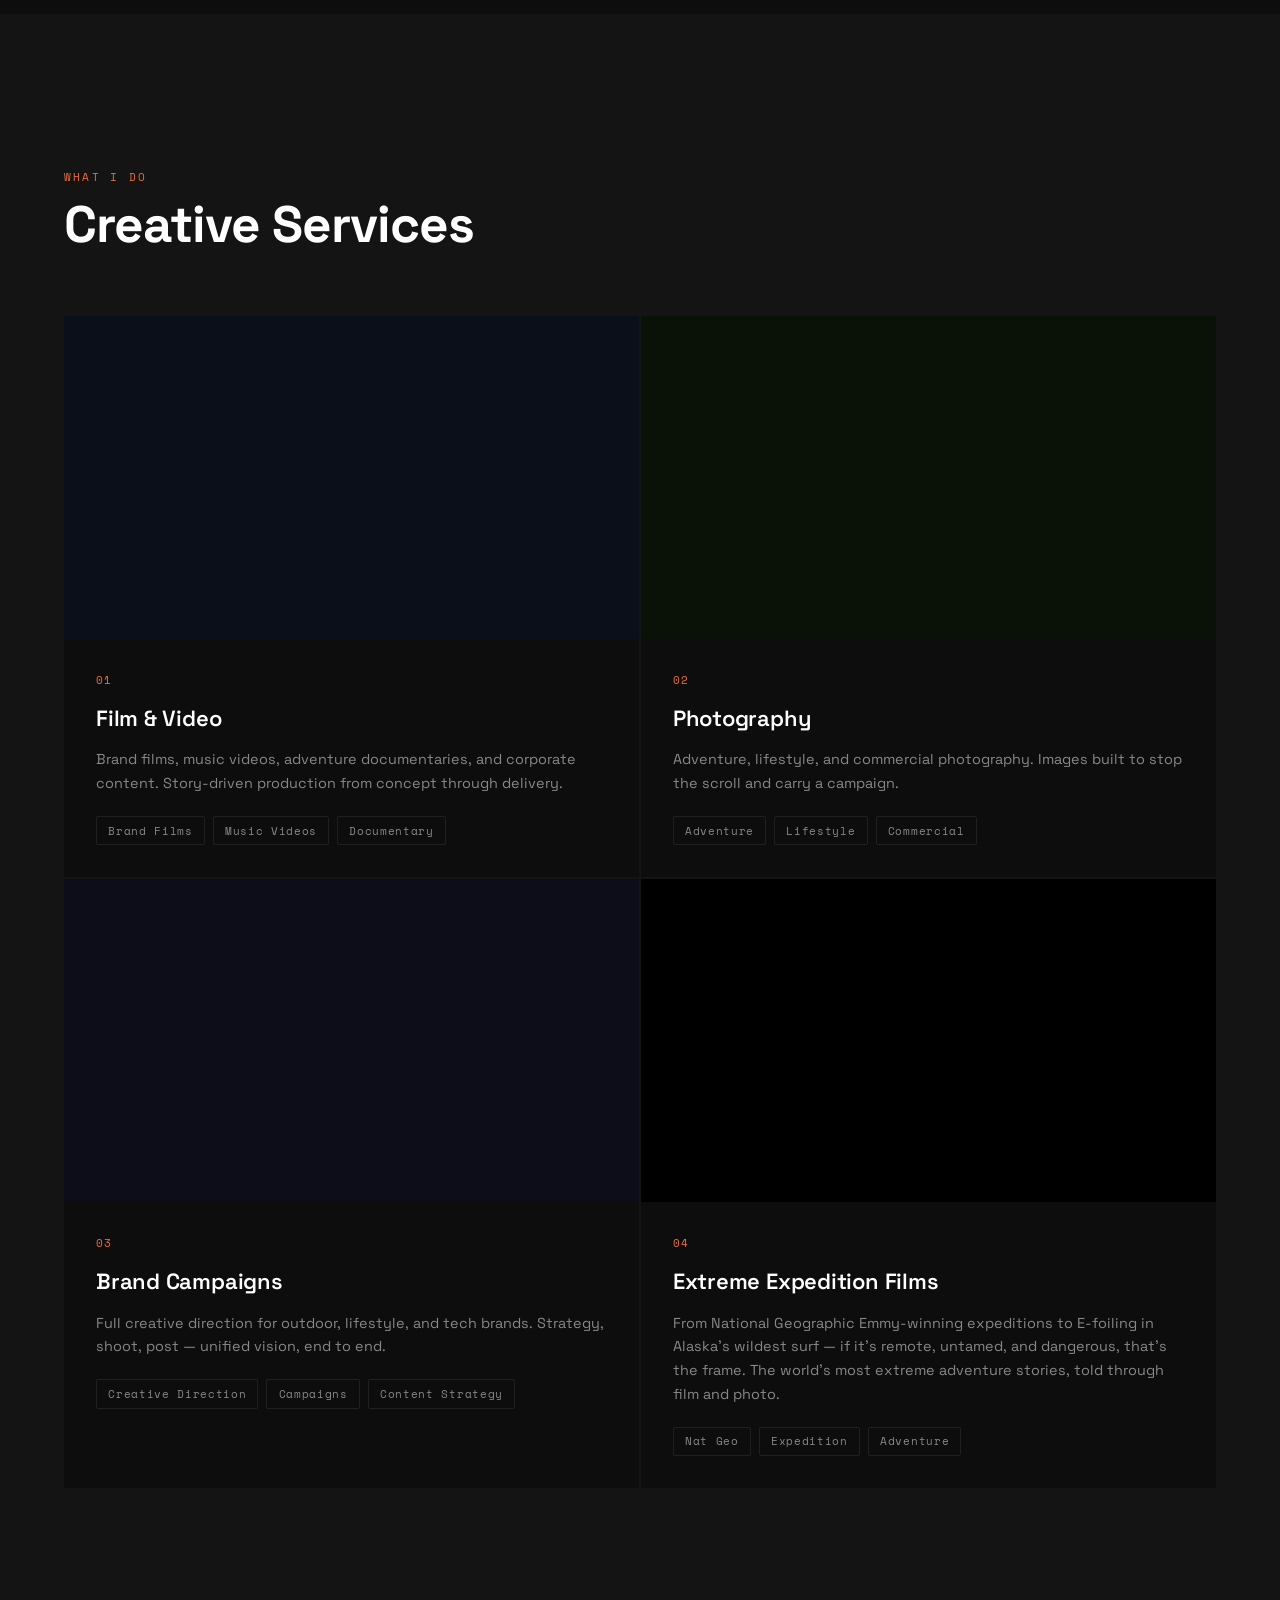
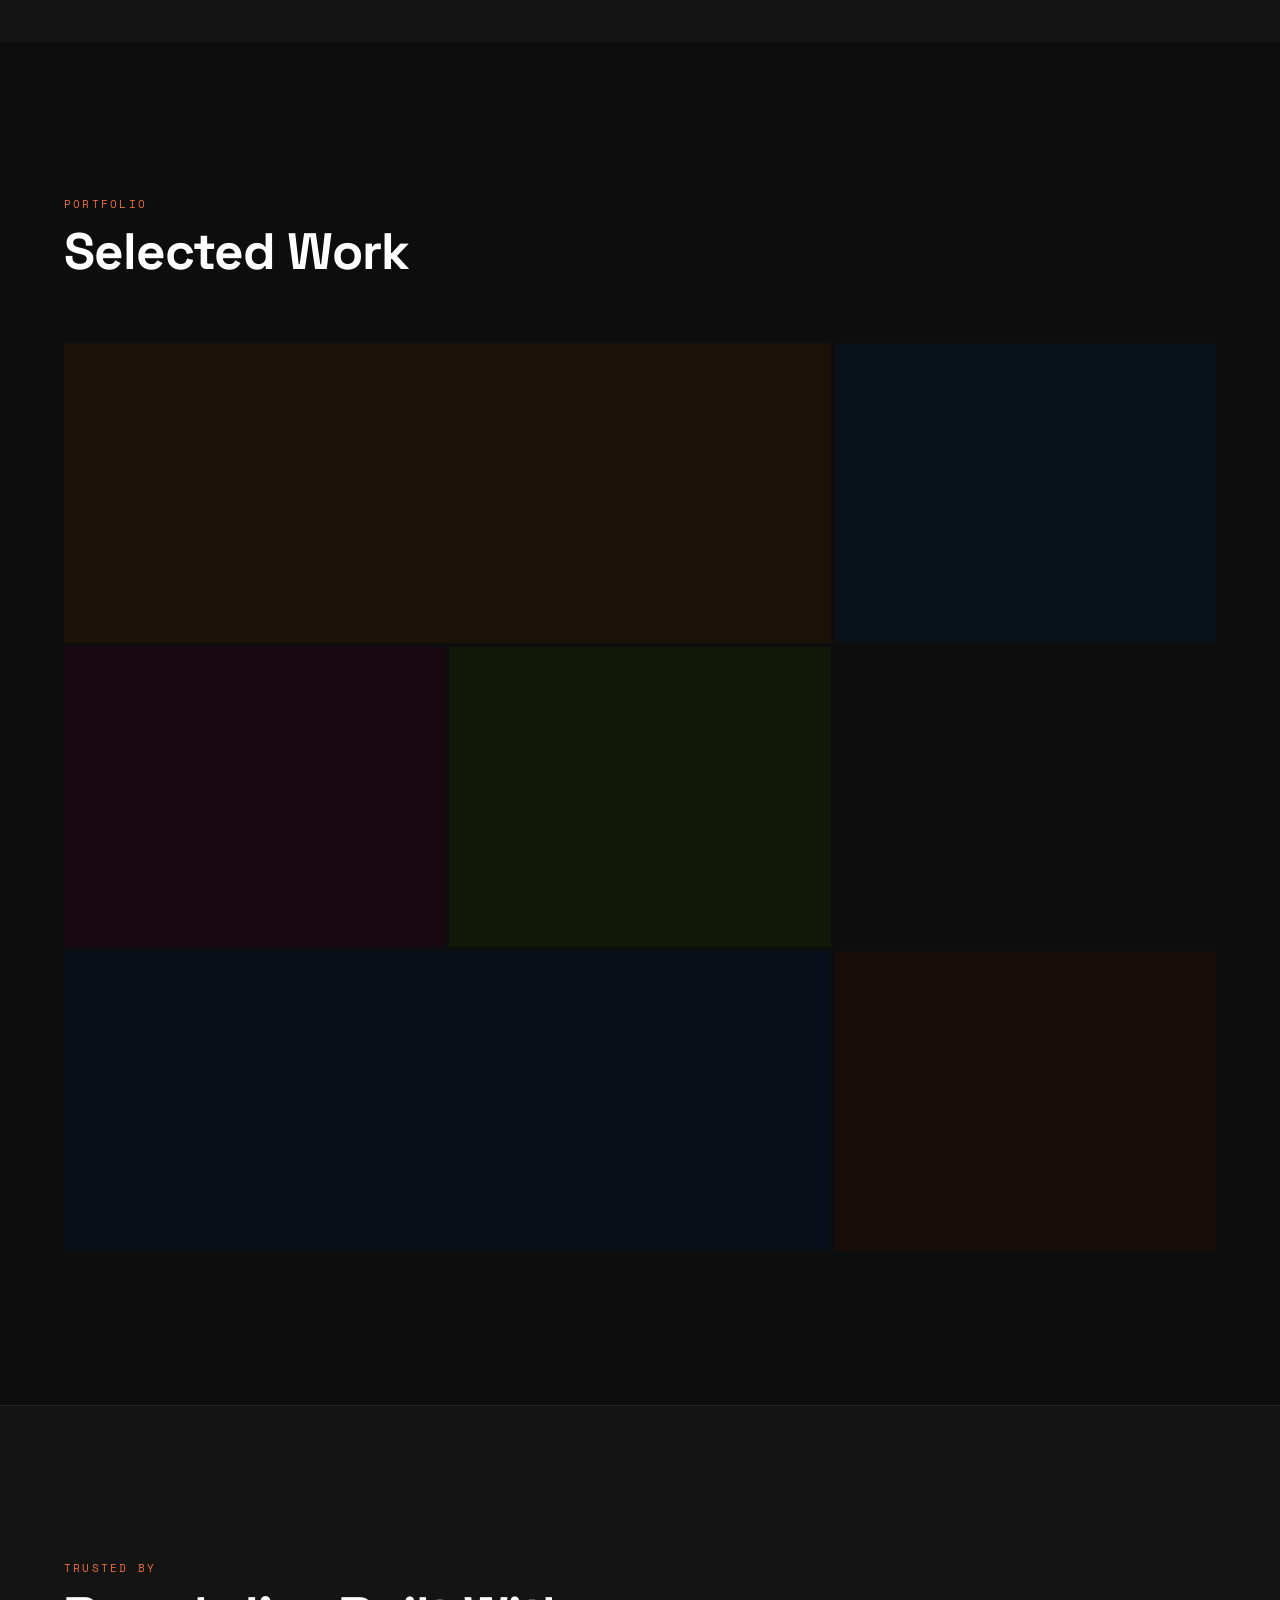
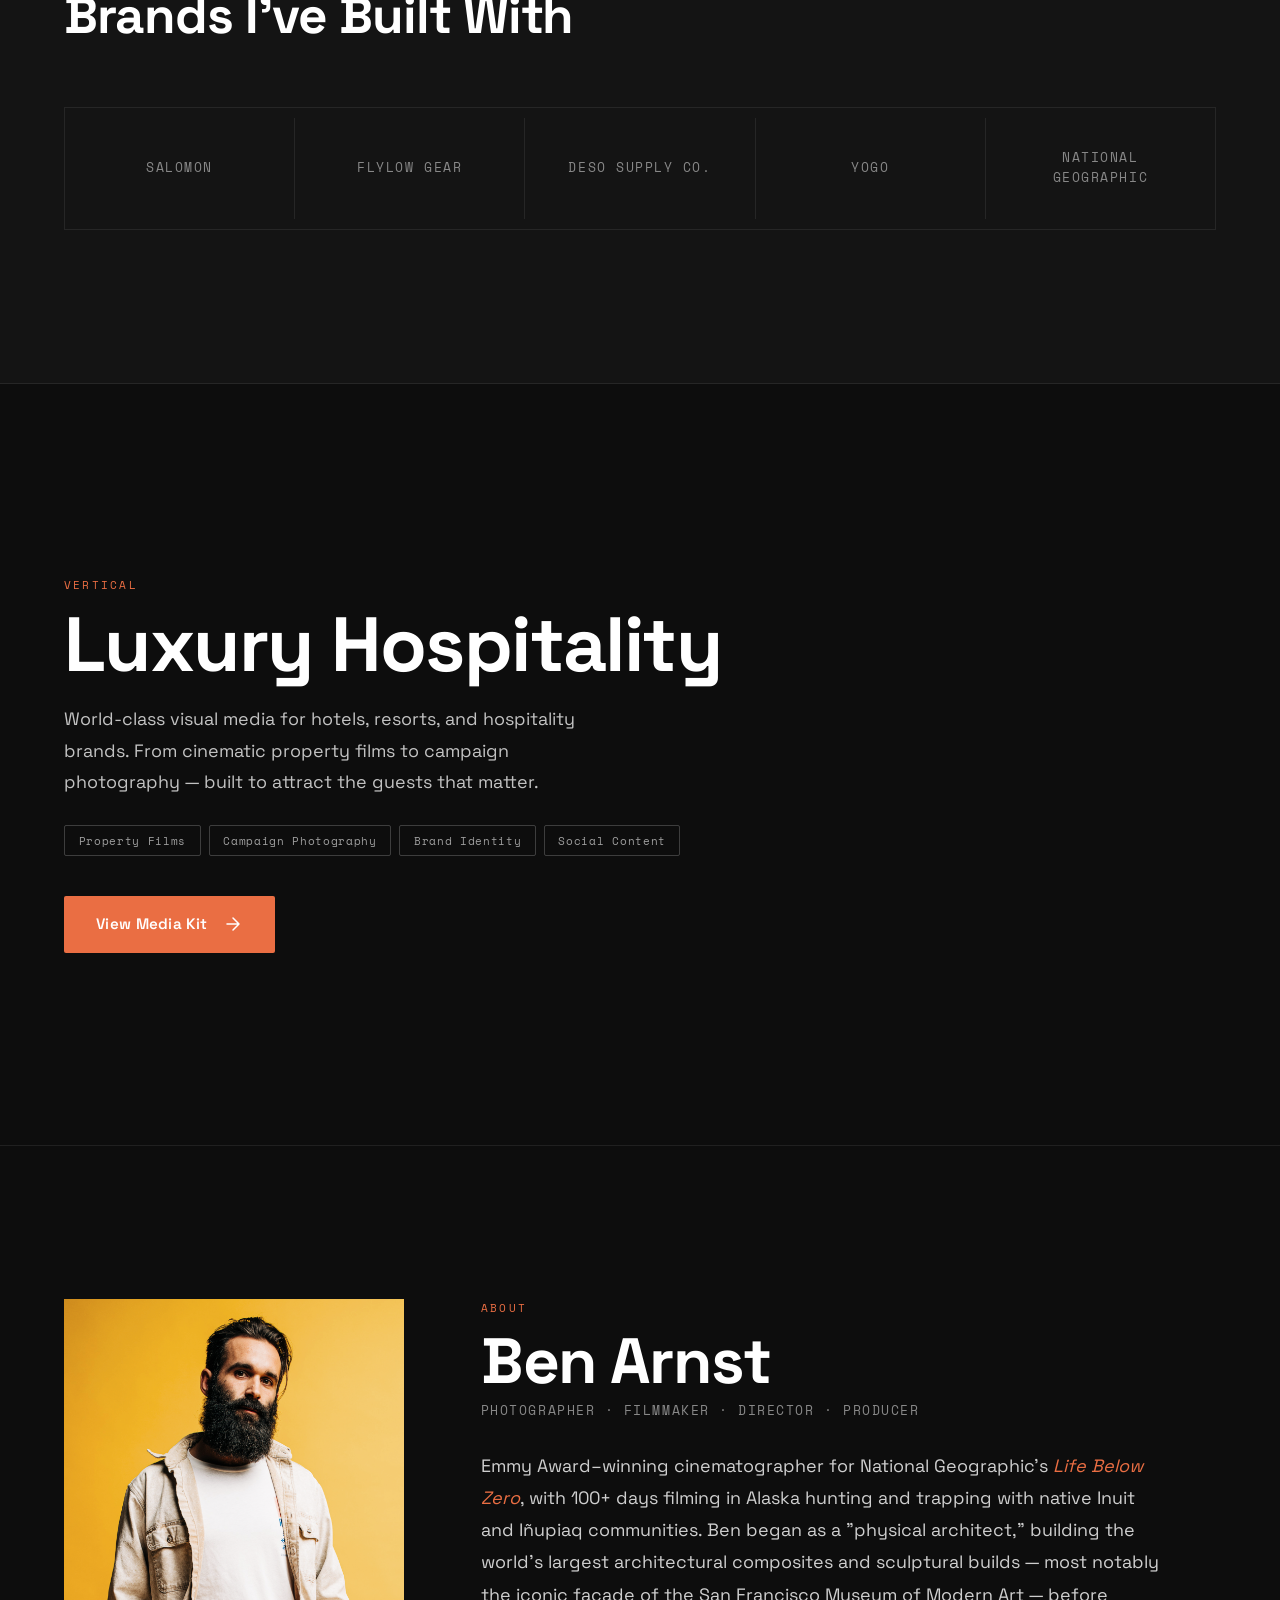
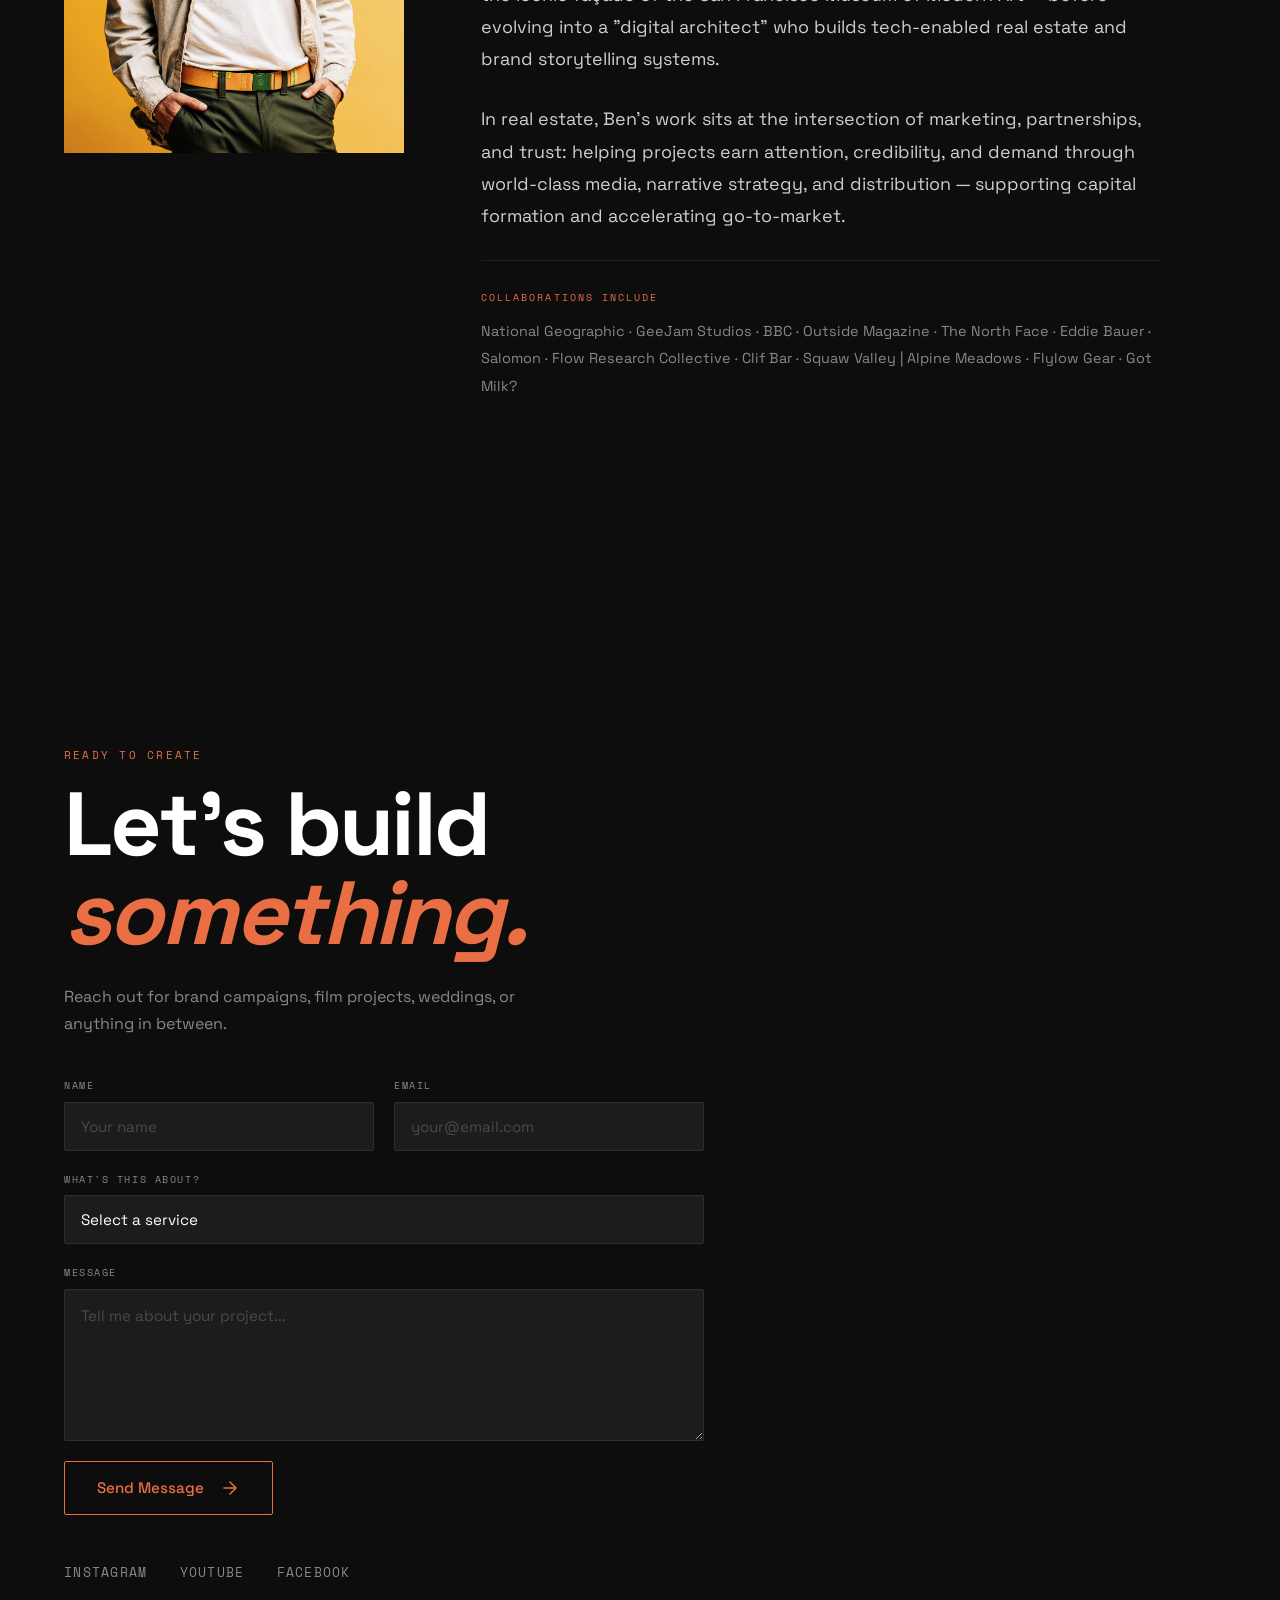
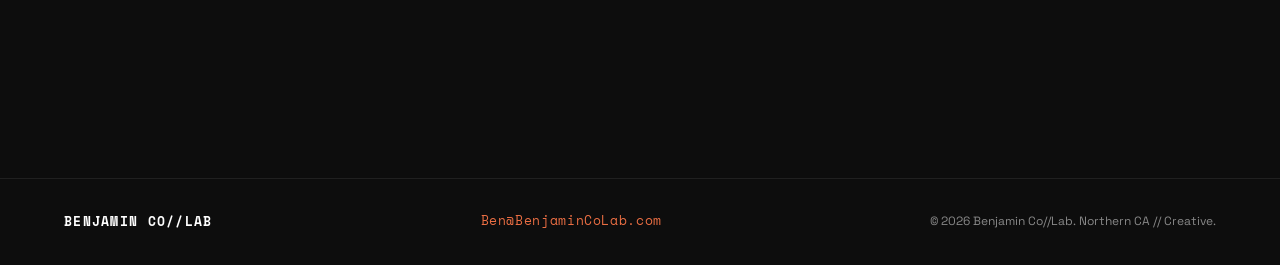
==== commit 8e6a40b2: "Replace Weddings card with Extreme Expedition Films section Swaps static photo for YouTube video emb" ====
--- a/index.html
+++ b/index.html
@@ -129,15 +129,23 @@
           </div>
         </div>
         <div class="service-card reveal">
-          <div class="service-img" style="background-image: url('https://images.squarespace-cdn.com/content/v1/54ac9668e4b0f02457ca9563/1422681679980-VRWVAZ41RDNS885ERHBH/_O0A5270.jpg'); background-color: #1a0d0d; background-position: center 25%;"></div>
+          <div class="service-video-wrap">
+            <iframe
+              src="https://www.youtube.com/embed/gtLQceuby-8?controls=0&showinfo=0&rel=0&modestbranding=1&playsinline=1"
+              allow="accelerometer; autoplay; clipboard-write; encrypted-media; gyroscope; picture-in-picture"
+              allowfullscreen
+              frameborder="0"
+              title="Extreme Expedition Films — Benjamin Co//Lab"
+            ></iframe>
+          </div>
           <div class="service-body">
             <span class="service-num">04</span>
-            <h3 class="service-name">Weddings</h3>
-            <p class="service-desc">Documentary-style wedding photography and film. Real moments, no manufactured poses — just your day, beautifully preserved.</p>
+            <h3 class="service-name">Extreme Expedition Films</h3>
+            <p class="service-desc">From National Geographic Emmy-winning expeditions to E-foiling in Alaska's wildest surf — if it's remote, untamed, and dangerous, that's the frame. The world's most extreme adventure stories, told through film and photo.</p>
             <div class="service-tags">
-              <span>Photography</span>
-              <span>Film</span>
-              <span>Same-Day Edits</span>
+              <span>Nat Geo</span>
+              <span>Expedition</span>
+              <span>Adventure</span>
             </div>
           </div>
         </div>
--- a/style.css
+++ b/style.css
@@ -396,6 +396,21 @@
   transform: scale(1.04);
 }
 
+.service-video-wrap {
+  width: 100%;
+  aspect-ratio: 16/9;
+  overflow: hidden;
+  position: relative;
+  background: #000;
+}
+
+.service-video-wrap iframe {
+  width: 100%;
+  height: 100%;
+  display: block;
+  border: none;
+}
+
 .service-body {
   padding: 2rem;
   flex: 1;
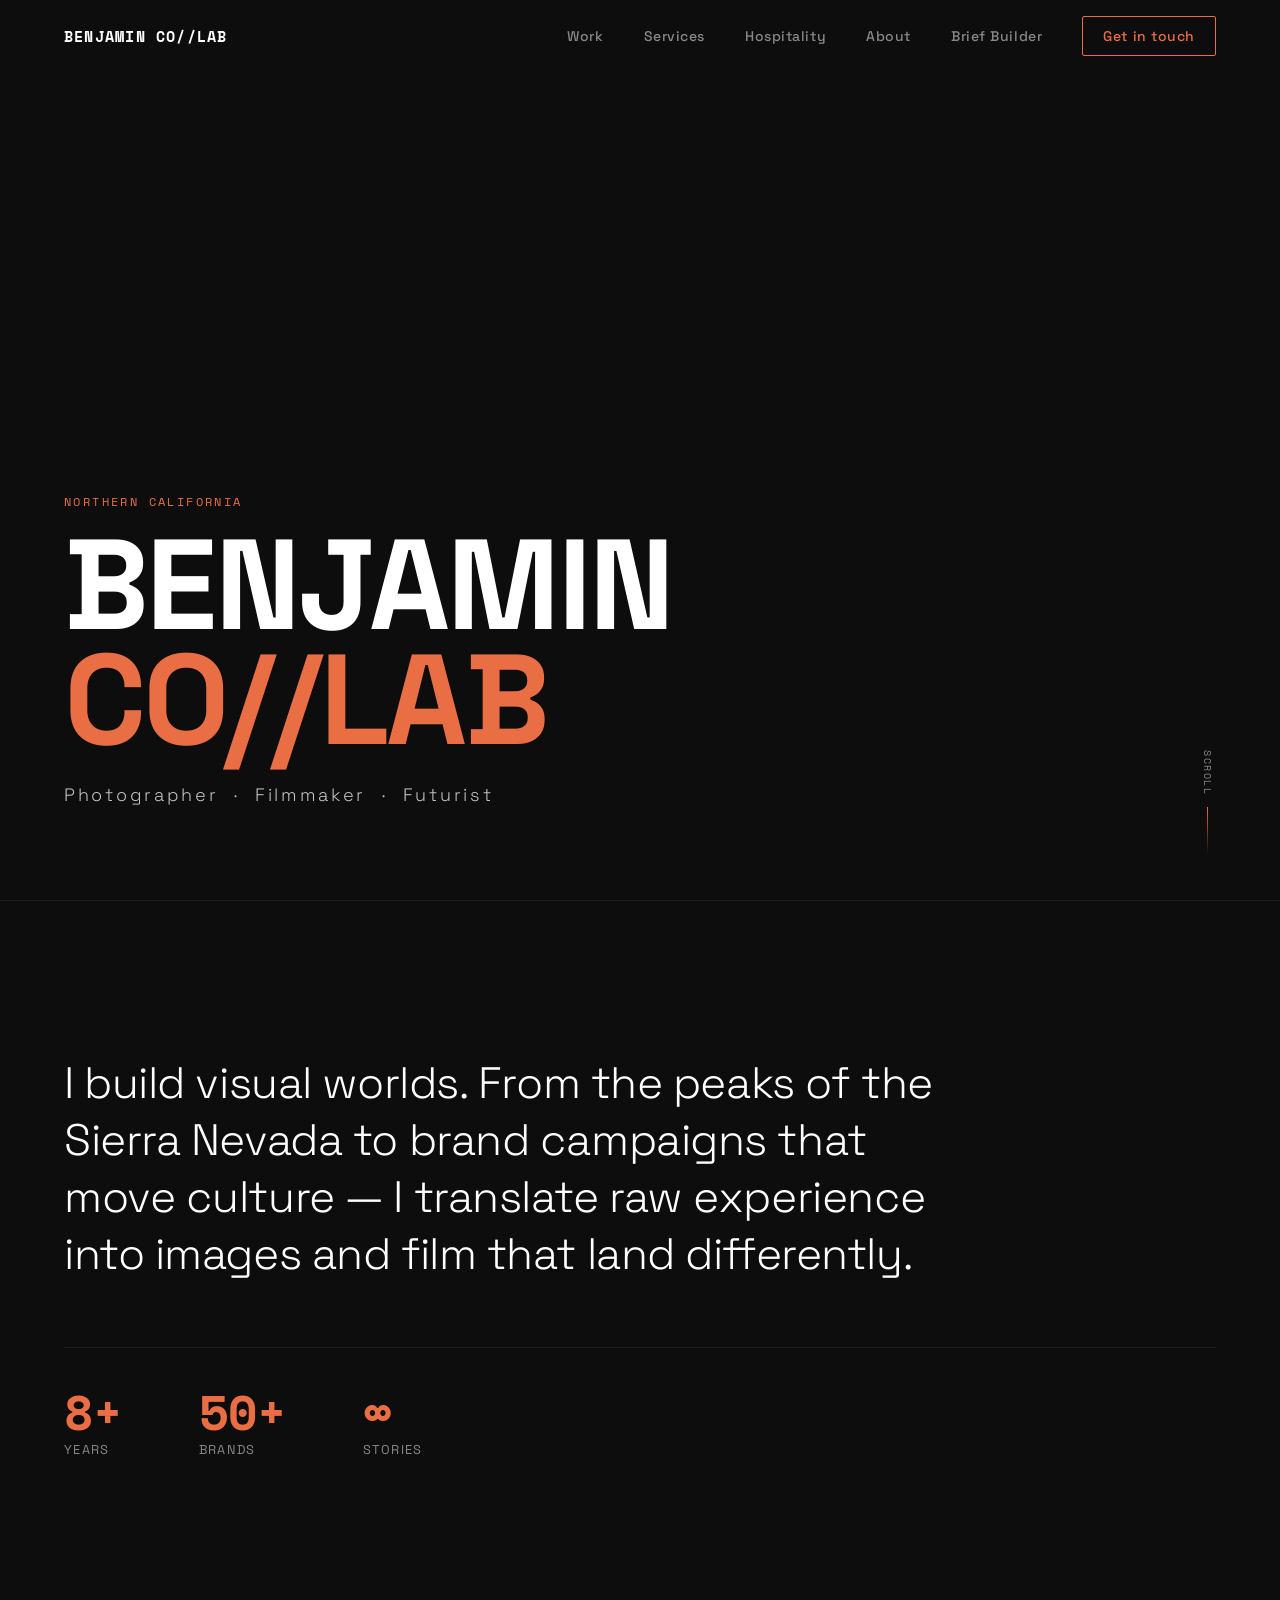
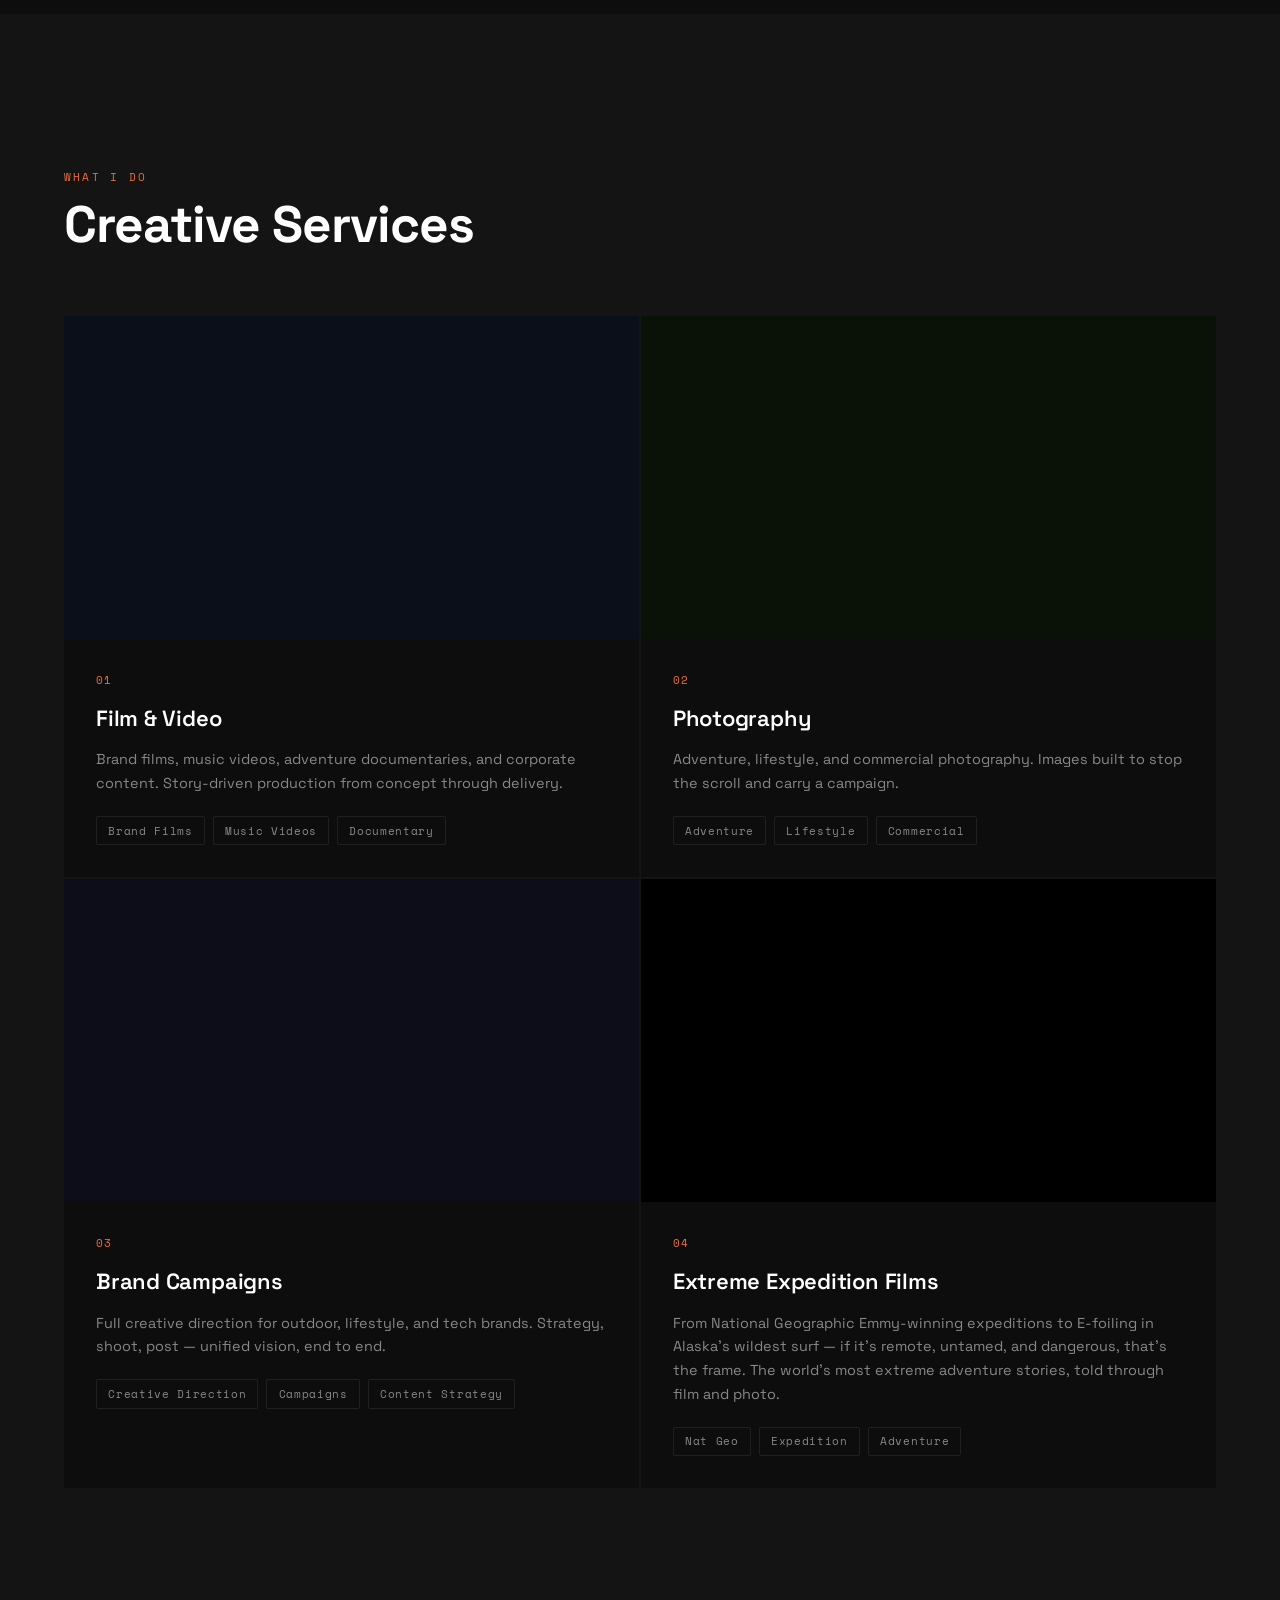
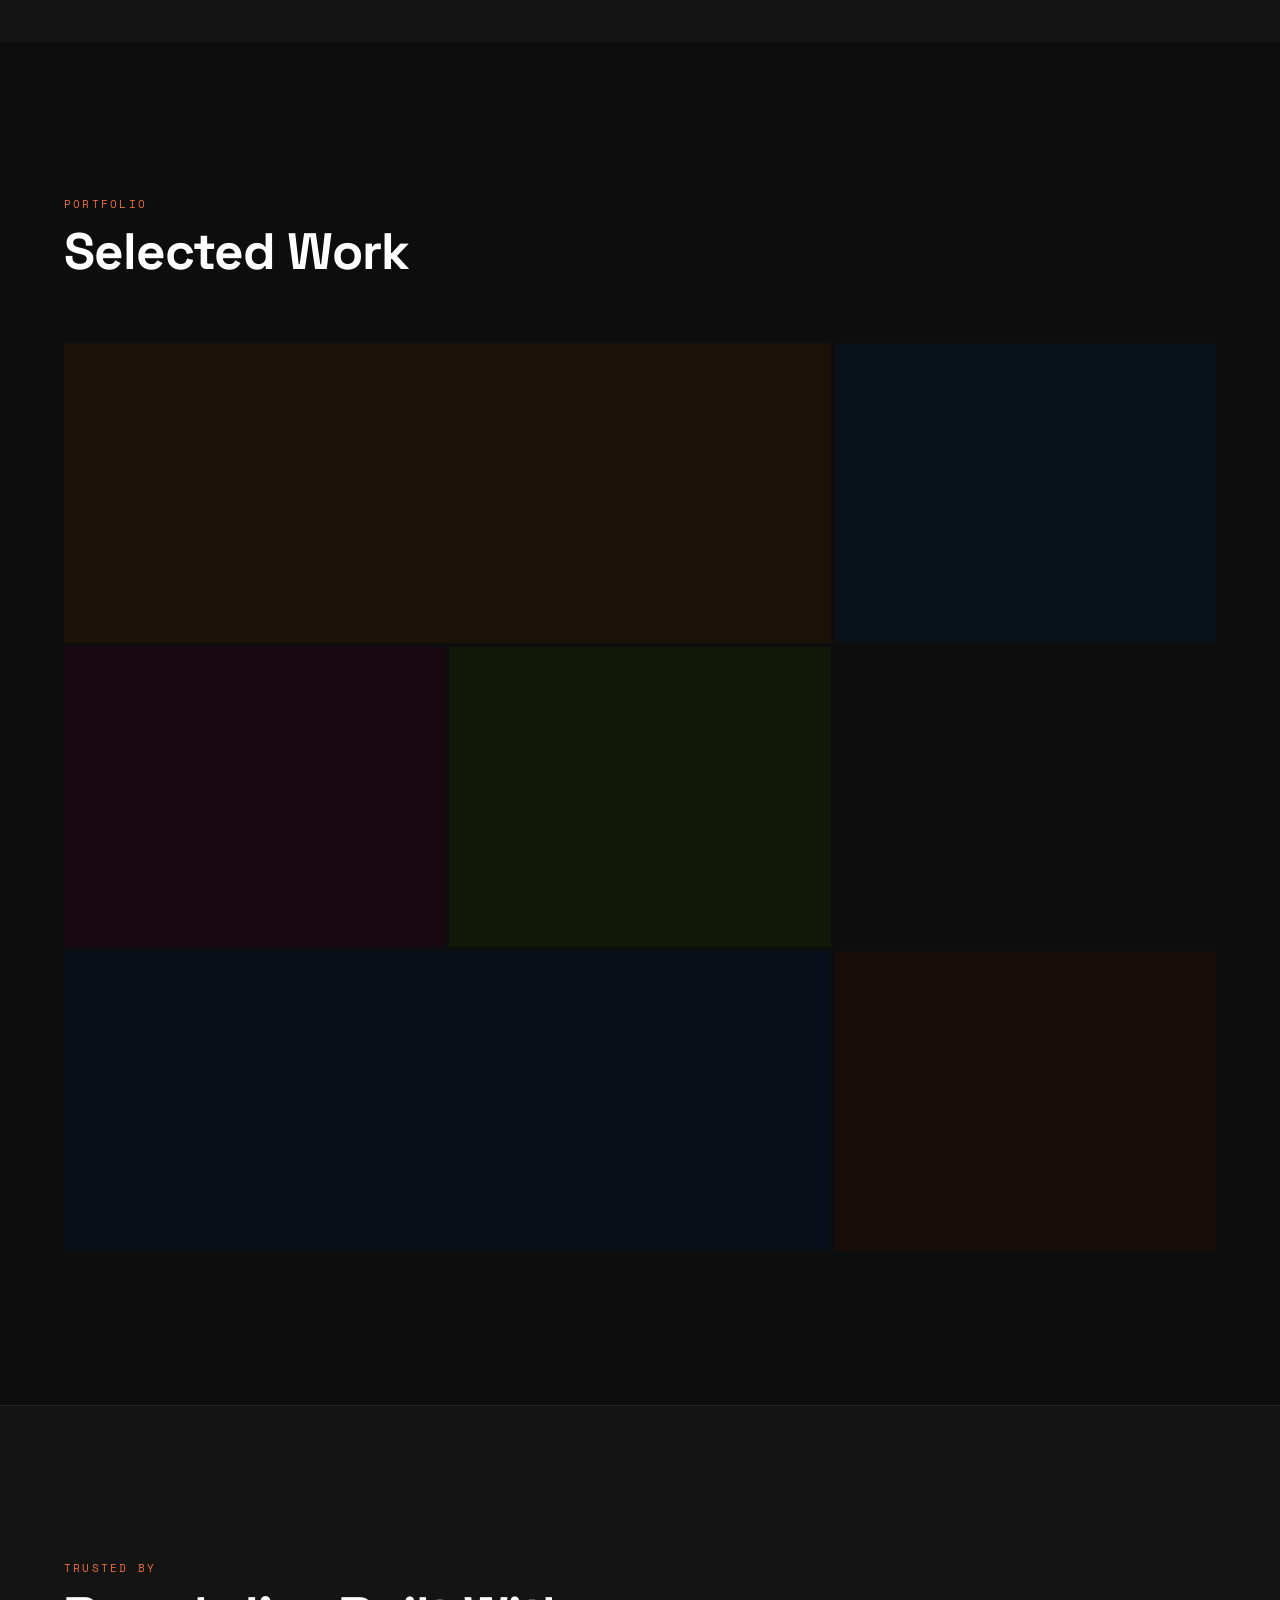
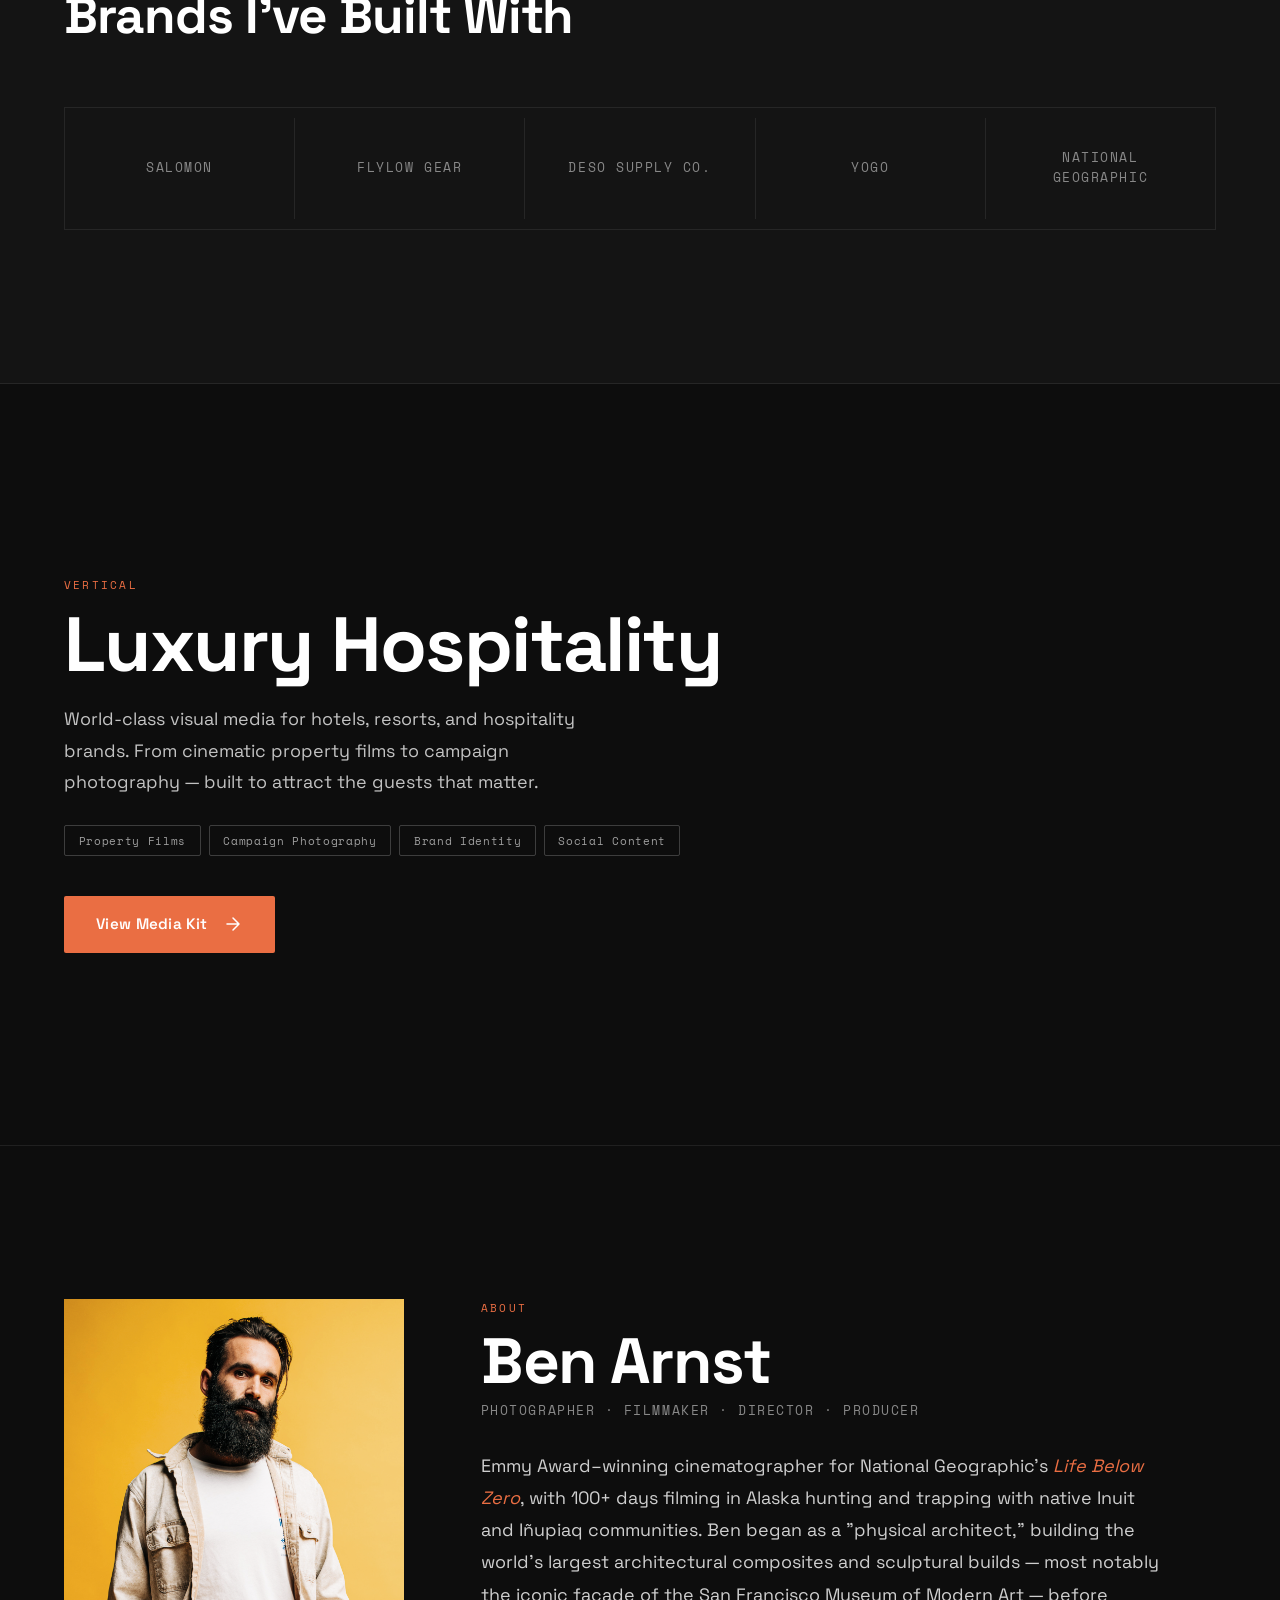
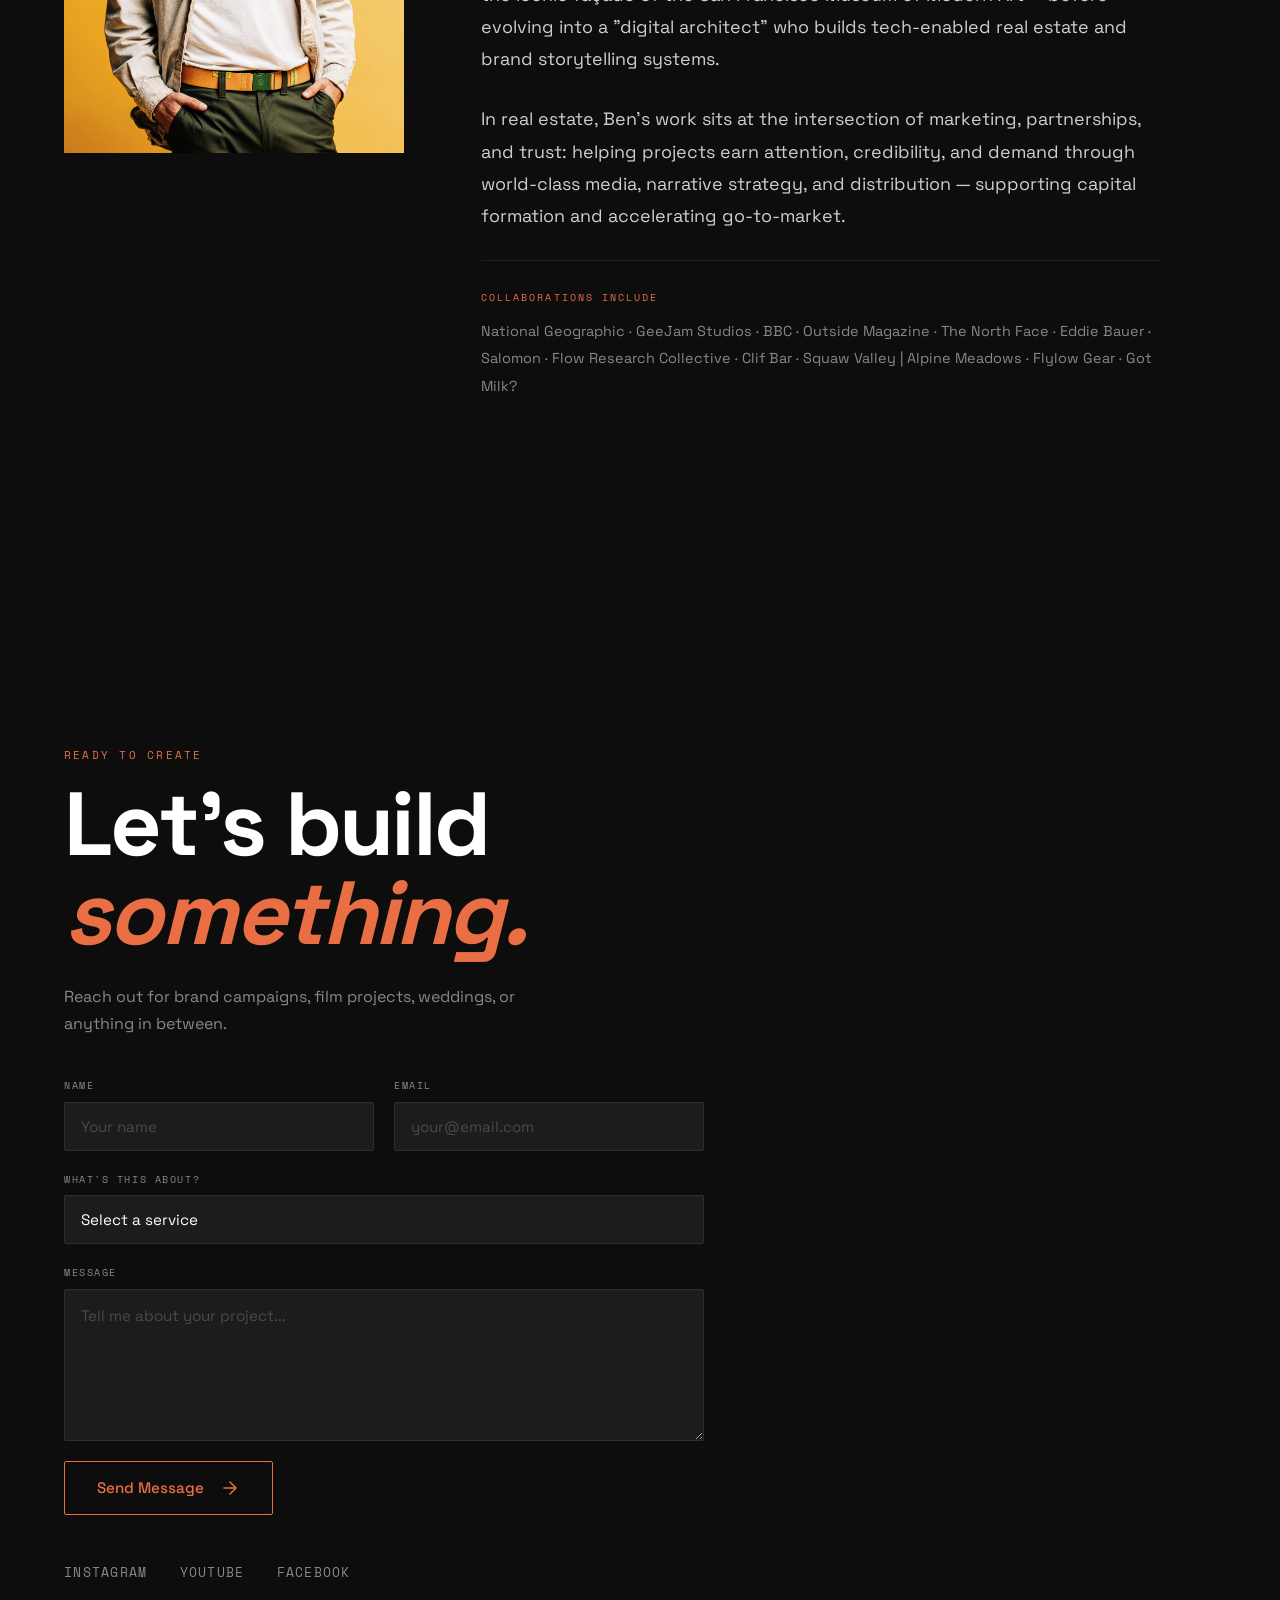
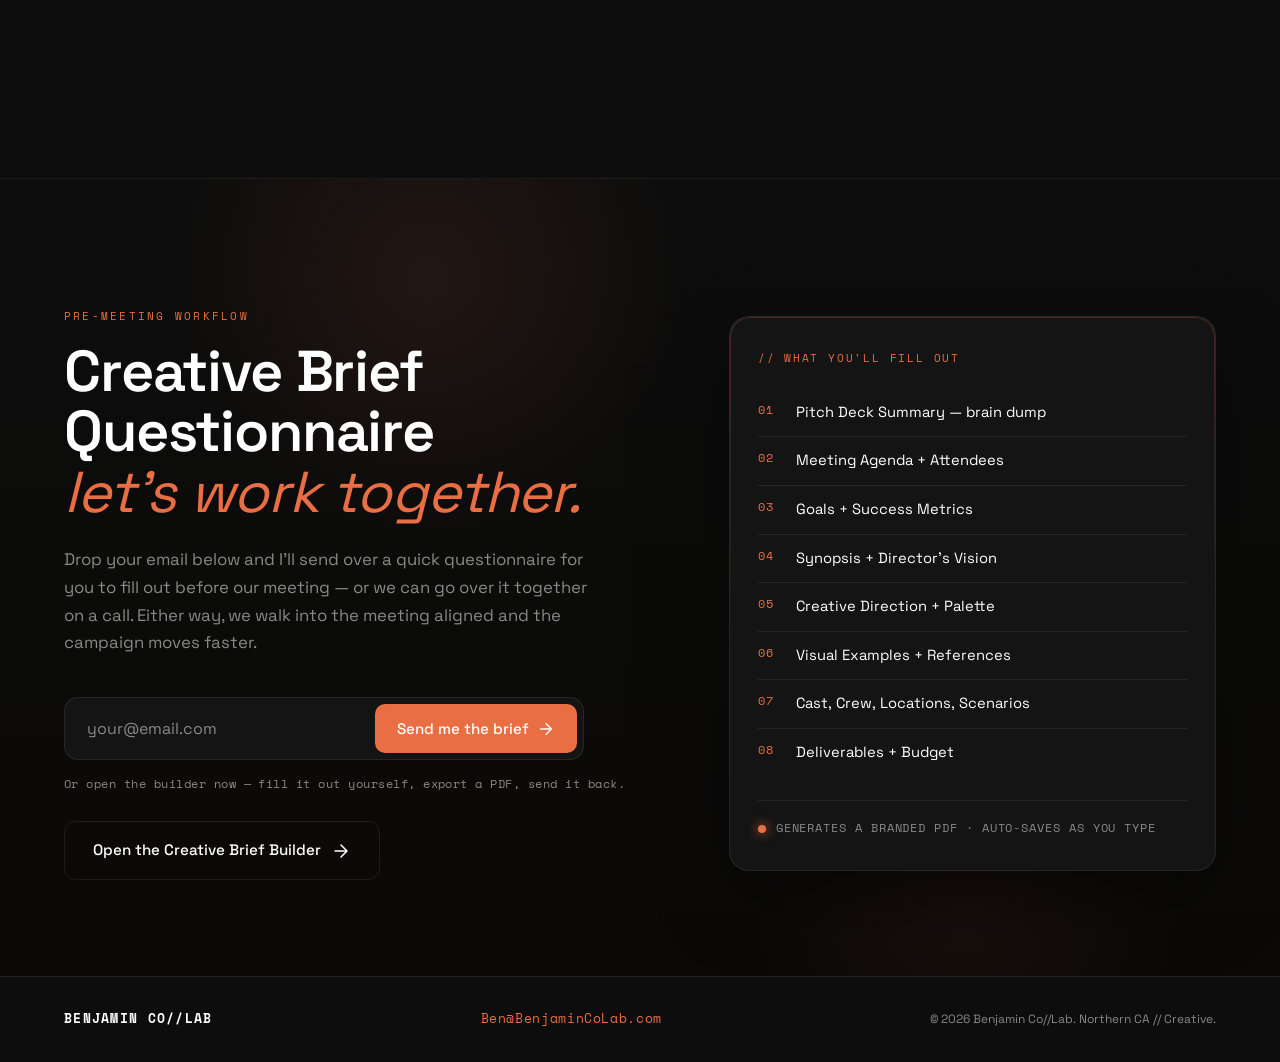
==== commit b706c696: "feat: add Creative Brief Questionnaire CTA section linking to brief builder" ====
--- a/index.html
+++ b/index.html
@@ -19,6 +19,7 @@
       <a href="#services">Services</a>
       <a href="#hospitality">Hospitality</a>
       <a href="#bio">About</a>
+      <a href="#brief">Brief Builder</a>
       <a href="#contact" class="nav-cta">Get in touch</a>
     </div>
     <button class="nav-hamburger" id="hamburger" aria-label="Menu">
@@ -31,6 +32,7 @@
     <a href="#work" class="mobile-link">Work</a>
     <a href="#services" class="mobile-link">Services</a>
     <a href="#bio" class="mobile-link">About</a>
+    <a href="#brief" class="mobile-link">Brief Builder</a>
     <a href="#contact" class="mobile-link">Get in touch</a>
   </div>
 
@@ -336,6 +338,57 @@
     </div>
   </section>
 
+  <!-- CREATIVE BRIEF QUESTIONNAIRE -->
+  <section id="brief" class="section-brief">
+    <div class="container">
+      <div class="brief-inner reveal">
+        <div class="brief-content">
+          <span class="section-label">Pre-Meeting Workflow</span>
+          <h2 class="brief-headline">Creative Brief Questionnaire<br/><em>let's work together.</em></h2>
+          <p class="brief-sub">
+            Drop your email below and I'll send over a quick questionnaire for you to fill out before our meeting — or we can go over it together on a call. Either way, we walk into the meeting aligned and the campaign moves faster.
+          </p>
+
+          <form class="brief-form" id="brief-form" onsubmit="return handleBriefForm(event)">
+            <div class="brief-form-row">
+              <input type="email" id="brief-email" name="email" placeholder="your@email.com" required />
+              <button type="submit" class="brief-form-submit">
+                <span>Send me the brief</span>
+                <svg width="18" height="18" viewBox="0 0 20 20" fill="none"><path d="M4 10h12M10 4l6 6-6 6" stroke="currentColor" stroke-width="1.5" stroke-linecap="round" stroke-linejoin="round"/></svg>
+              </button>
+            </div>
+            <p class="brief-form-meta">Or open the builder now — fill it out yourself, export a PDF, send it back.</p>
+          </form>
+
+          <a href="https://campaign-builder-8vlx2ni44-benjaminbots-projects.vercel.app" target="_blank" rel="noopener" class="brief-launch">
+            <span>Open the Creative Brief Builder</span>
+            <svg width="20" height="20" viewBox="0 0 20 20" fill="none"><path d="M4 10h12M10 4l6 6-6 6" stroke="currentColor" stroke-width="1.5" stroke-linecap="round" stroke-linejoin="round"/></svg>
+          </a>
+        </div>
+
+        <div class="brief-preview">
+          <div class="brief-preview-card">
+            <div class="brief-preview-tag">// What you'll fill out</div>
+            <ul class="brief-preview-list">
+              <li><span>01</span> Pitch Deck Summary — brain dump</li>
+              <li><span>02</span> Meeting Agenda + Attendees</li>
+              <li><span>03</span> Goals + Success Metrics</li>
+              <li><span>04</span> Synopsis + Director's Vision</li>
+              <li><span>05</span> Creative Direction + Palette</li>
+              <li><span>06</span> Visual Examples + References</li>
+              <li><span>07</span> Cast, Crew, Locations, Scenarios</li>
+              <li><span>08</span> Deliverables + Budget</li>
+            </ul>
+            <div class="brief-preview-footer">
+              <span class="brief-preview-dot"></span>
+              <span>Generates a branded PDF · auto-saves as you type</span>
+            </div>
+          </div>
+        </div>
+      </div>
+    </div>
+  </section>
+
   <!-- FOOTER -->
   <footer class="footer">
     <div class="container">
--- a/style.css
+++ b/style.css
@@ -1089,3 +1089,272 @@
     align-items: flex-start;
   }
 }
+
+/* ============================================================
+   CREATIVE BRIEF QUESTIONNAIRE — CTA Section
+   ============================================================ */
+.section-brief {
+  padding: 8rem 0 6rem;
+  background: linear-gradient(180deg, var(--bg) 0%, #0a0908 100%);
+  border-top: 1px solid var(--border);
+  position: relative;
+  overflow: hidden;
+}
+.section-brief::before {
+  content: '';
+  position: absolute;
+  top: -200px;
+  left: 10%;
+  width: 600px;
+  height: 600px;
+  background: radial-gradient(circle, rgba(234, 110, 67, 0.10), transparent 60%);
+  pointer-events: none;
+}
+.section-brief::after {
+  content: '';
+  position: absolute;
+  bottom: -200px;
+  right: 5%;
+  width: 500px;
+  height: 500px;
+  background: radial-gradient(circle, rgba(234, 110, 67, 0.06), transparent 60%);
+  pointer-events: none;
+}
+.brief-inner {
+  display: grid;
+  grid-template-columns: 1.2fr 1fr;
+  gap: 80px;
+  align-items: center;
+  position: relative;
+  z-index: 1;
+}
+.brief-headline {
+  font-size: clamp(2.2rem, 4.5vw, 4rem);
+  font-weight: 600;
+  line-height: 1.05;
+  letter-spacing: -0.02em;
+  margin: 1rem 0 1.5rem;
+}
+.brief-headline em {
+  font-style: italic;
+  font-weight: 400;
+  color: var(--accent);
+}
+.brief-sub {
+  font-size: 1.05rem;
+  color: var(--text-muted);
+  line-height: 1.65;
+  max-width: 540px;
+  margin-bottom: 2.5rem;
+}
+.brief-form {
+  margin-bottom: 1.75rem;
+}
+.brief-form-row {
+  display: flex;
+  gap: 10px;
+  background: var(--surface);
+  border: 1px solid var(--border);
+  border-radius: 14px;
+  padding: 6px;
+  max-width: 520px;
+  transition: border-color 0.2s, background 0.2s;
+}
+.brief-form-row:focus-within {
+  border-color: var(--accent);
+  background: var(--surface2);
+}
+.brief-form-row input {
+  flex: 1;
+  background: transparent;
+  border: none;
+  color: var(--text);
+  font-family: var(--font-sans);
+  font-size: 1rem;
+  padding: 14px 16px;
+  outline: none;
+}
+.brief-form-row input::placeholder {
+  color: var(--text-muted);
+}
+.brief-form-submit {
+  display: inline-flex;
+  align-items: center;
+  gap: 8px;
+  background: var(--accent);
+  color: #fff;
+  border: none;
+  padding: 12px 22px;
+  border-radius: 10px;
+  font-family: var(--font-sans);
+  font-weight: 500;
+  font-size: 0.95rem;
+  cursor: pointer;
+  transition: background 0.2s, transform 0.2s;
+}
+.brief-form-submit:hover {
+  background: var(--accent-hover);
+  transform: translateY(-1px);
+}
+.brief-form-meta {
+  margin-top: 14px;
+  font-family: var(--font-mono);
+  font-size: 0.75rem;
+  letter-spacing: 0.04em;
+  color: var(--text-muted);
+}
+.brief-launch {
+  display: inline-flex;
+  align-items: center;
+  gap: 10px;
+  padding: 16px 28px;
+  background: transparent;
+  color: var(--text);
+  border: 1px solid var(--border);
+  border-radius: 12px;
+  font-family: var(--font-sans);
+  font-weight: 500;
+  font-size: 0.95rem;
+  text-decoration: none;
+  transition: all 0.25s;
+}
+.brief-launch:hover {
+  border-color: var(--accent);
+  color: var(--accent);
+  transform: translateY(-2px);
+  box-shadow: 0 10px 30px -8px rgba(234, 110, 67, 0.35);
+}
+.brief-launch svg {
+  transition: transform 0.25s;
+}
+.brief-launch:hover svg {
+  transform: translateX(3px);
+}
+
+/* Preview card */
+.brief-preview {
+  position: relative;
+}
+.brief-preview-card {
+  background: var(--surface);
+  border: 1px solid var(--border);
+  border-radius: 20px;
+  padding: 32px 28px;
+  position: relative;
+  backdrop-filter: blur(20px);
+  box-shadow: 0 30px 80px -20px rgba(0, 0, 0, 0.6);
+}
+.brief-preview-card::before {
+  content: '';
+  position: absolute;
+  inset: 0;
+  border-radius: 20px;
+  padding: 1px;
+  background: linear-gradient(180deg, rgba(234, 110, 67, 0.25), transparent 60%);
+  -webkit-mask: linear-gradient(#000, #000) content-box, linear-gradient(#000, #000);
+  -webkit-mask-composite: xor;
+  mask-composite: exclude;
+  pointer-events: none;
+}
+.brief-preview-tag {
+  font-family: var(--font-mono);
+  font-size: 0.7rem;
+  letter-spacing: 0.16em;
+  text-transform: uppercase;
+  color: var(--accent);
+  margin-bottom: 22px;
+}
+.brief-preview-list {
+  list-style: none;
+  padding: 0;
+  margin: 0 0 24px;
+}
+.brief-preview-list li {
+  display: flex;
+  gap: 14px;
+  padding: 12px 0;
+  border-bottom: 1px solid var(--border);
+  color: var(--text);
+  font-size: 0.92rem;
+}
+.brief-preview-list li:last-child {
+  border-bottom: none;
+}
+.brief-preview-list li span {
+  font-family: var(--font-mono);
+  font-size: 0.72rem;
+  color: var(--accent);
+  letter-spacing: 0.1em;
+  flex-shrink: 0;
+  width: 24px;
+}
+.brief-preview-footer {
+  display: flex;
+  align-items: center;
+  gap: 10px;
+  padding-top: 18px;
+  border-top: 1px solid var(--border);
+  font-family: var(--font-mono);
+  font-size: 0.72rem;
+  letter-spacing: 0.08em;
+  color: var(--text-muted);
+  text-transform: uppercase;
+}
+.brief-preview-dot {
+  width: 8px;
+  height: 8px;
+  border-radius: 50%;
+  background: var(--accent);
+  box-shadow: 0 0 12px var(--accent);
+  animation: briefPulse 2.4s ease-in-out infinite;
+}
+@keyframes briefPulse {
+  0%, 100% { opacity: 0.6; transform: scale(1); }
+  50% { opacity: 1; transform: scale(1.3); }
+}
+
+.brief-form-success {
+  display: none;
+  margin-top: 16px;
+  padding: 14px 18px;
+  background: rgba(234, 110, 67, 0.08);
+  border: 1px solid rgba(234, 110, 67, 0.3);
+  border-radius: 10px;
+  color: var(--accent);
+  font-size: 0.9rem;
+  font-family: var(--font-sans);
+}
+.brief-form-success.show {
+  display: block;
+}
+
+@media (max-width: 880px) {
+  .section-brief {
+    padding: 5rem 0 4rem;
+  }
+  .brief-inner {
+    grid-template-columns: 1fr;
+    gap: 48px;
+  }
+  .brief-form-row {
+    flex-direction: column;
+    background: transparent;
+    border: none;
+    padding: 0;
+    gap: 12px;
+  }
+  .brief-form-row input {
+    background: var(--surface);
+    border: 1px solid var(--border);
+    border-radius: 12px;
+    padding: 16px 18px;
+  }
+  .brief-form-submit {
+    justify-content: center;
+    padding: 16px 22px;
+  }
+  .brief-launch {
+    width: 100%;
+    justify-content: center;
+  }
+}
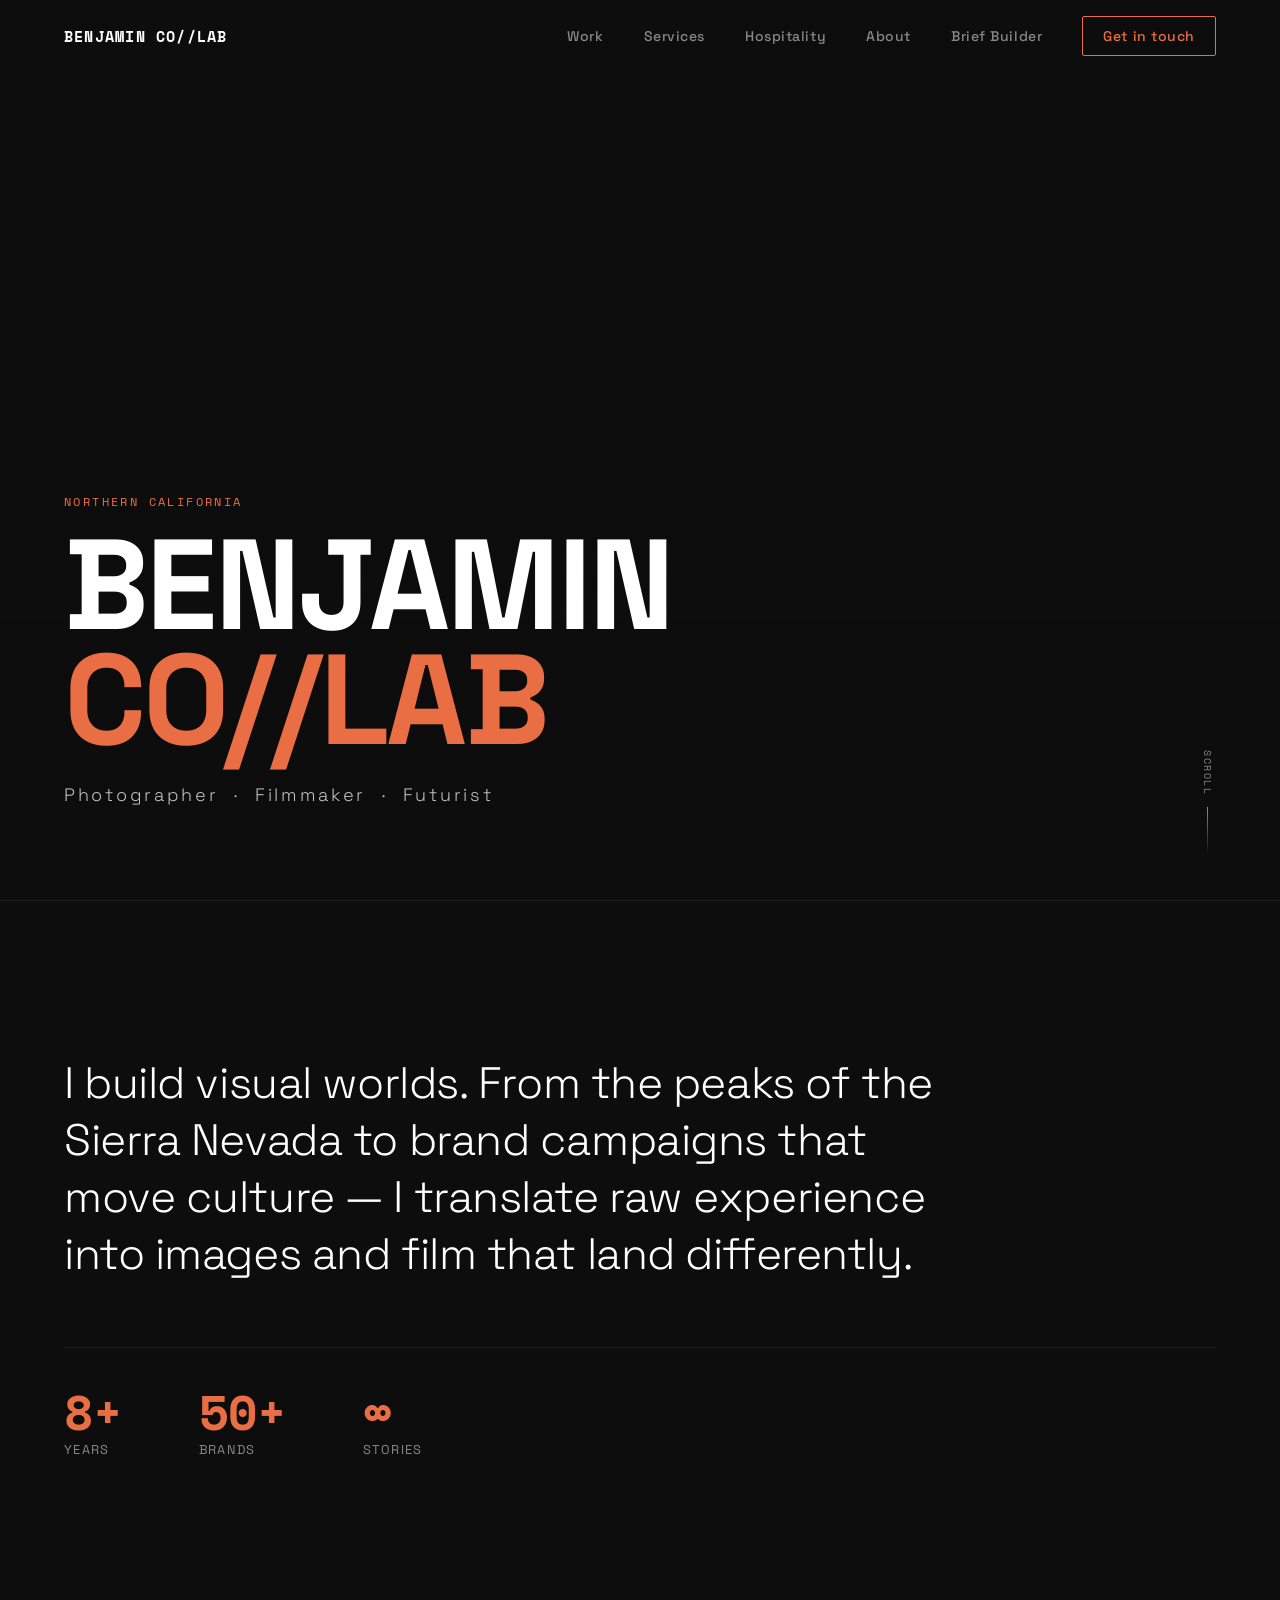
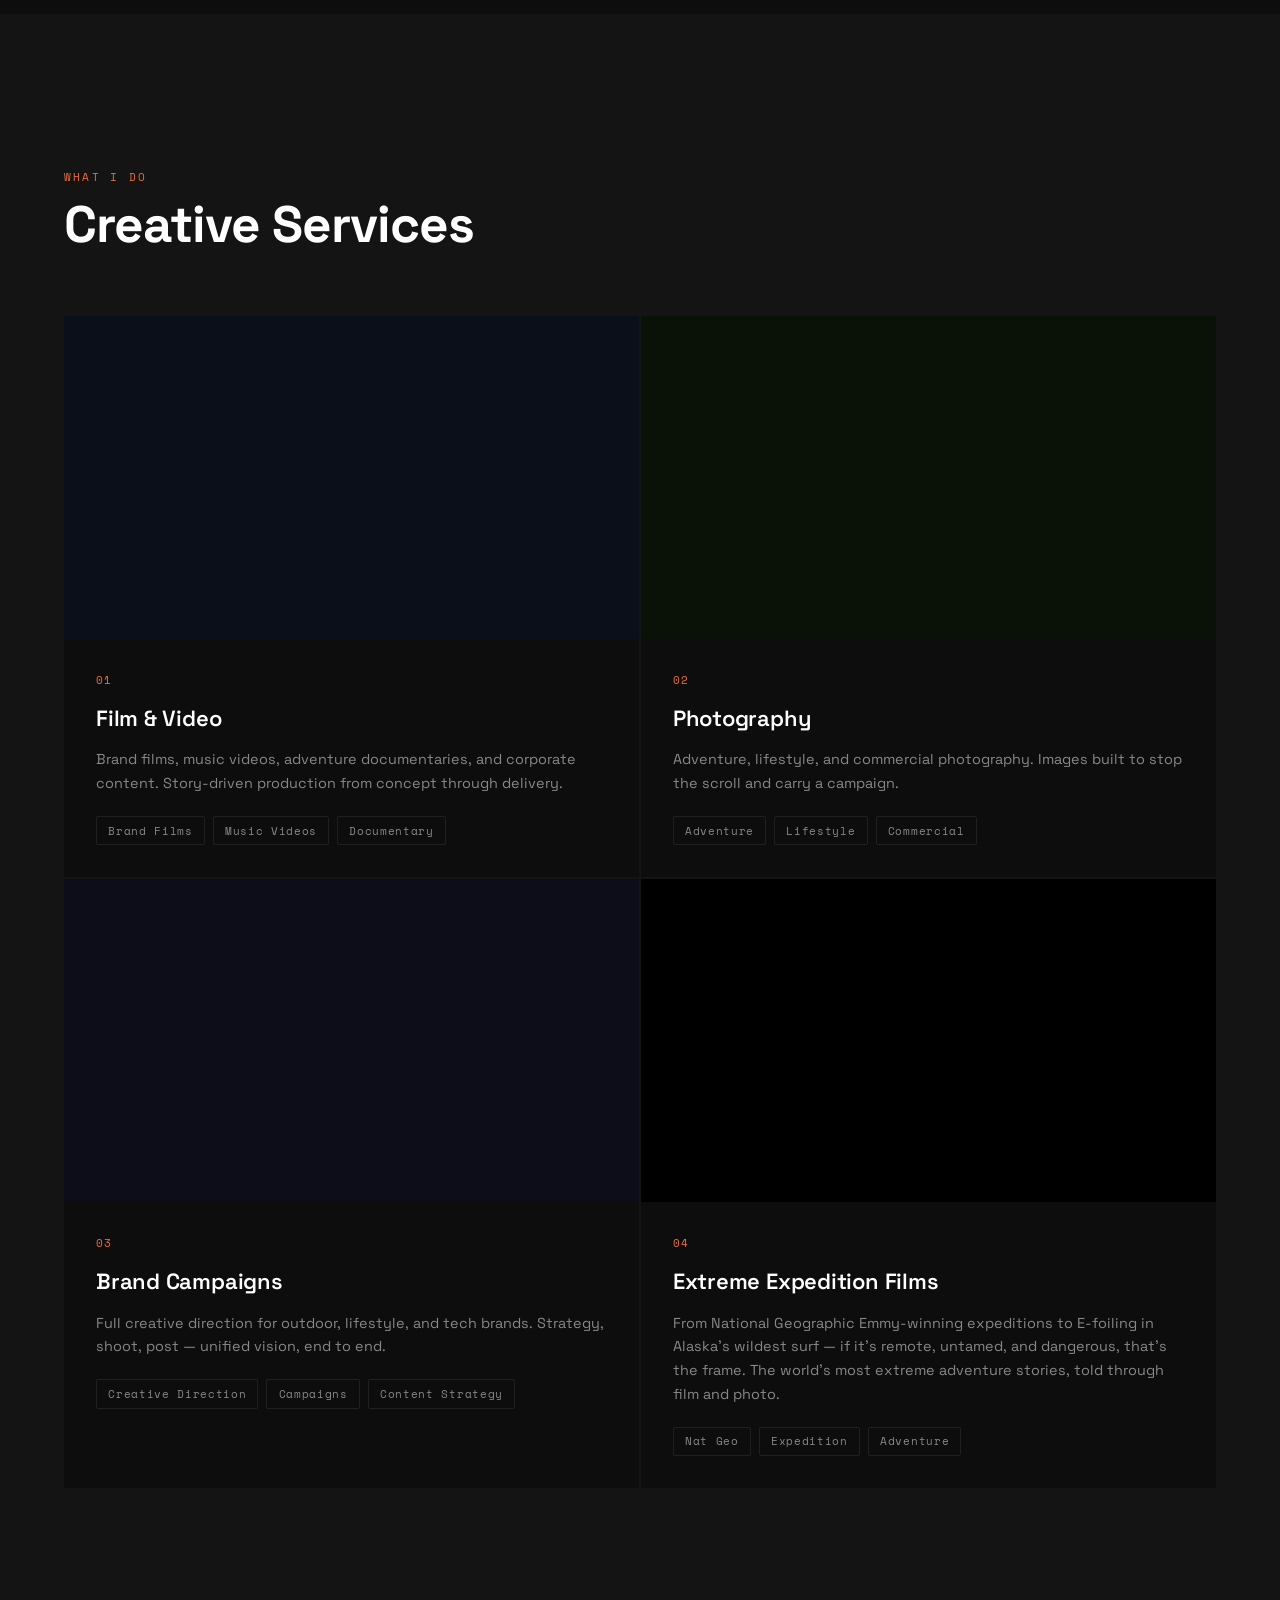
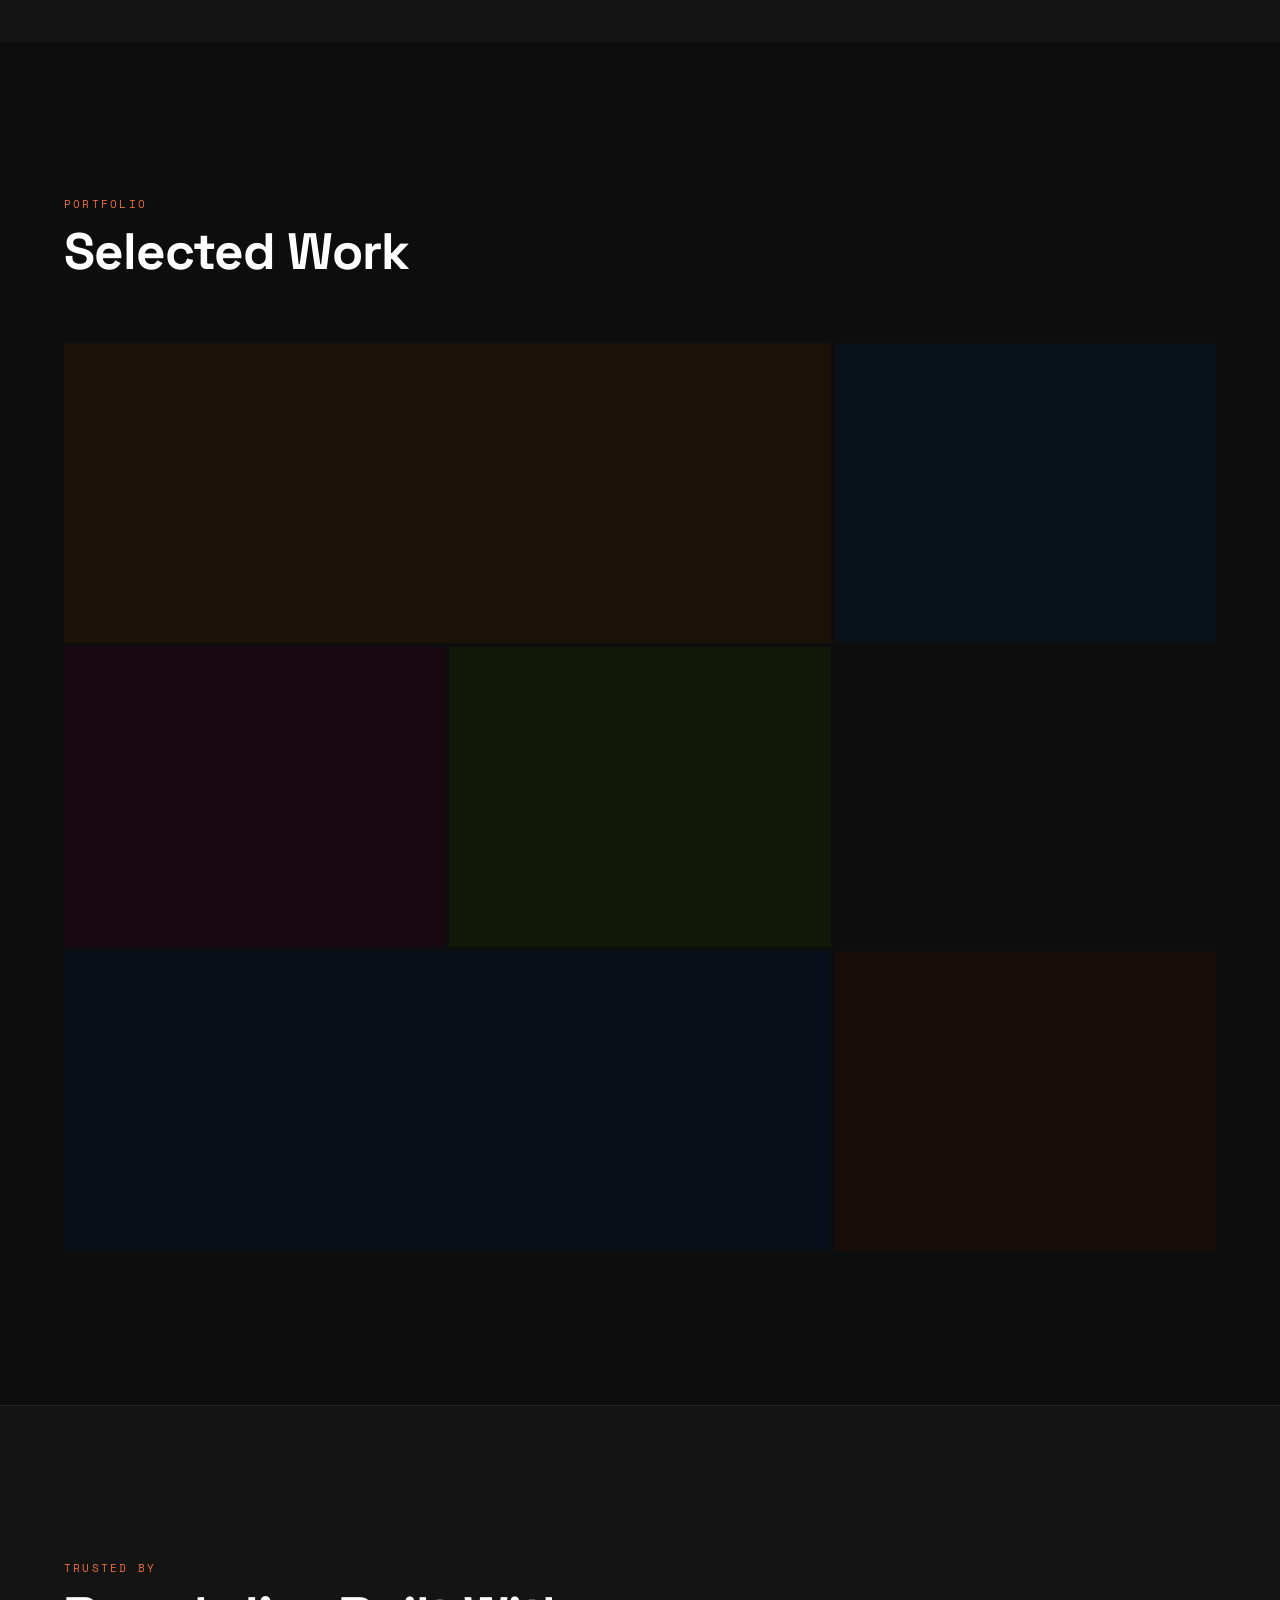
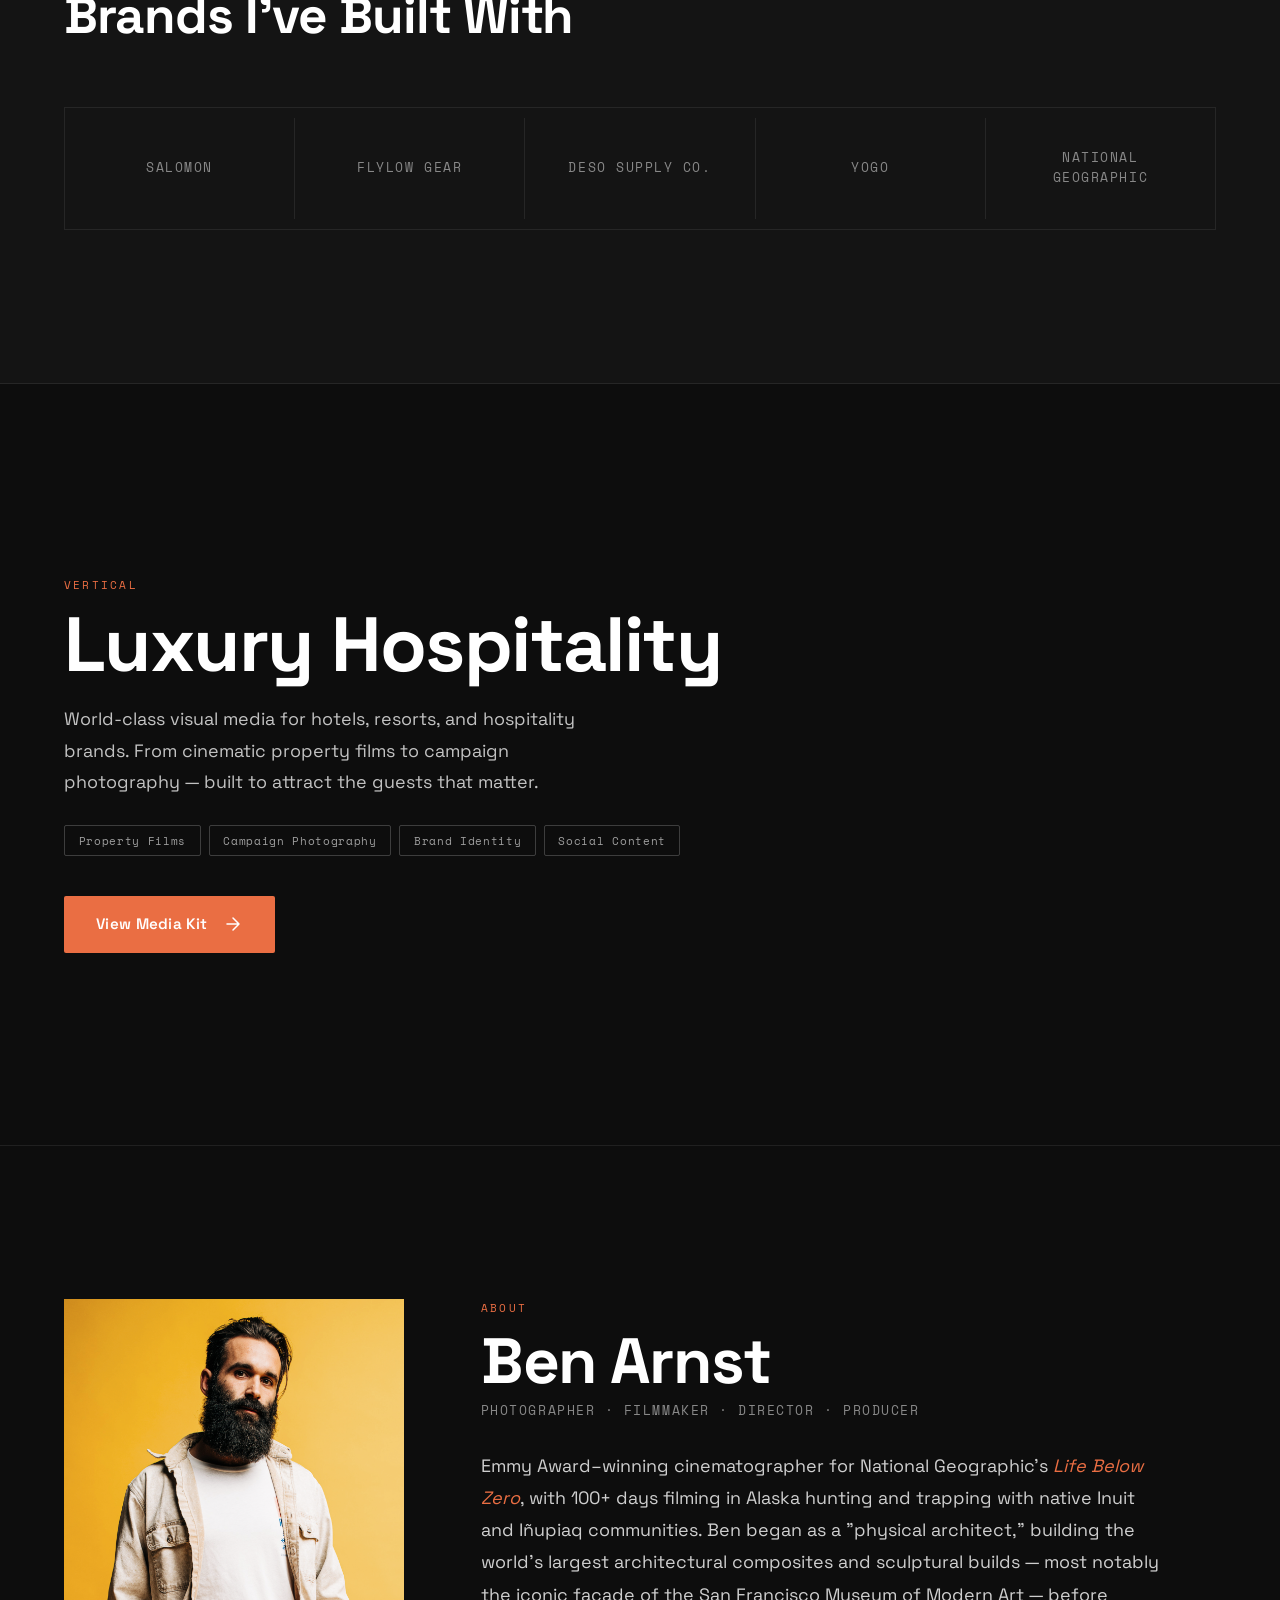
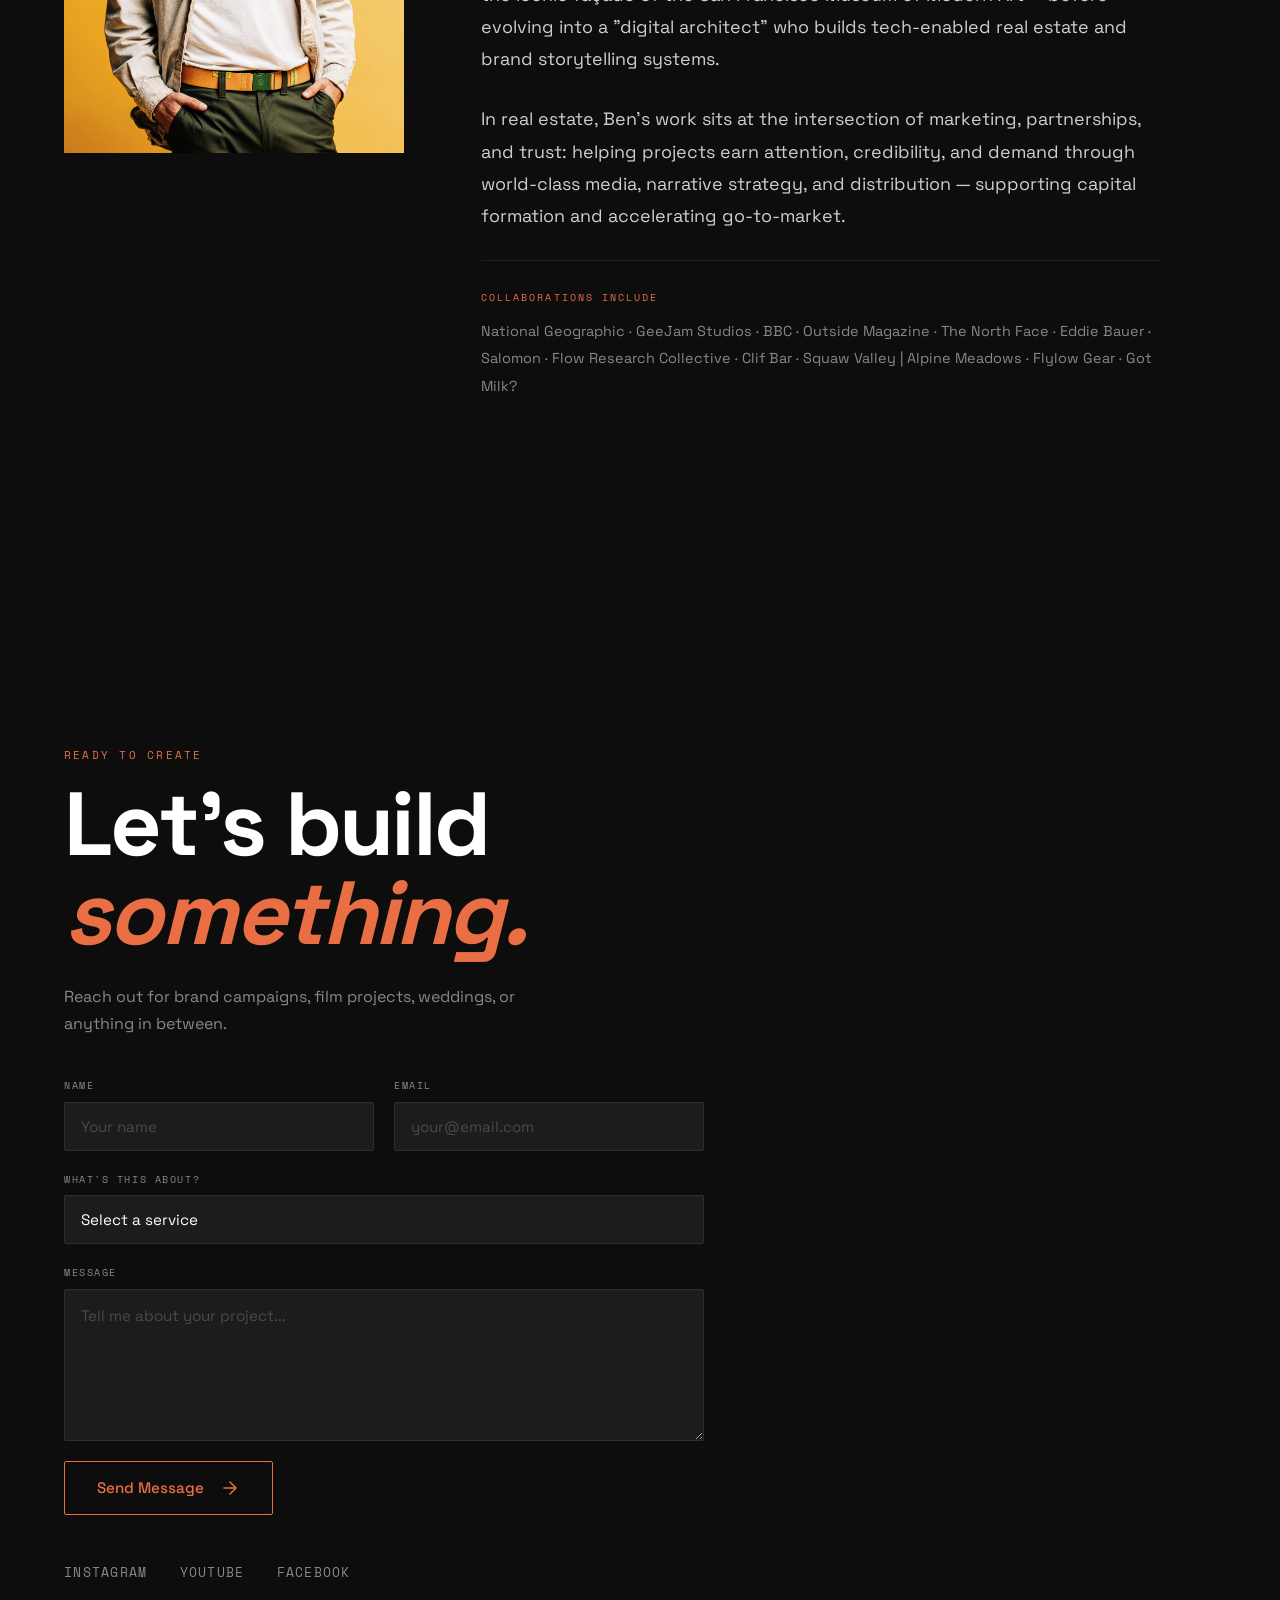
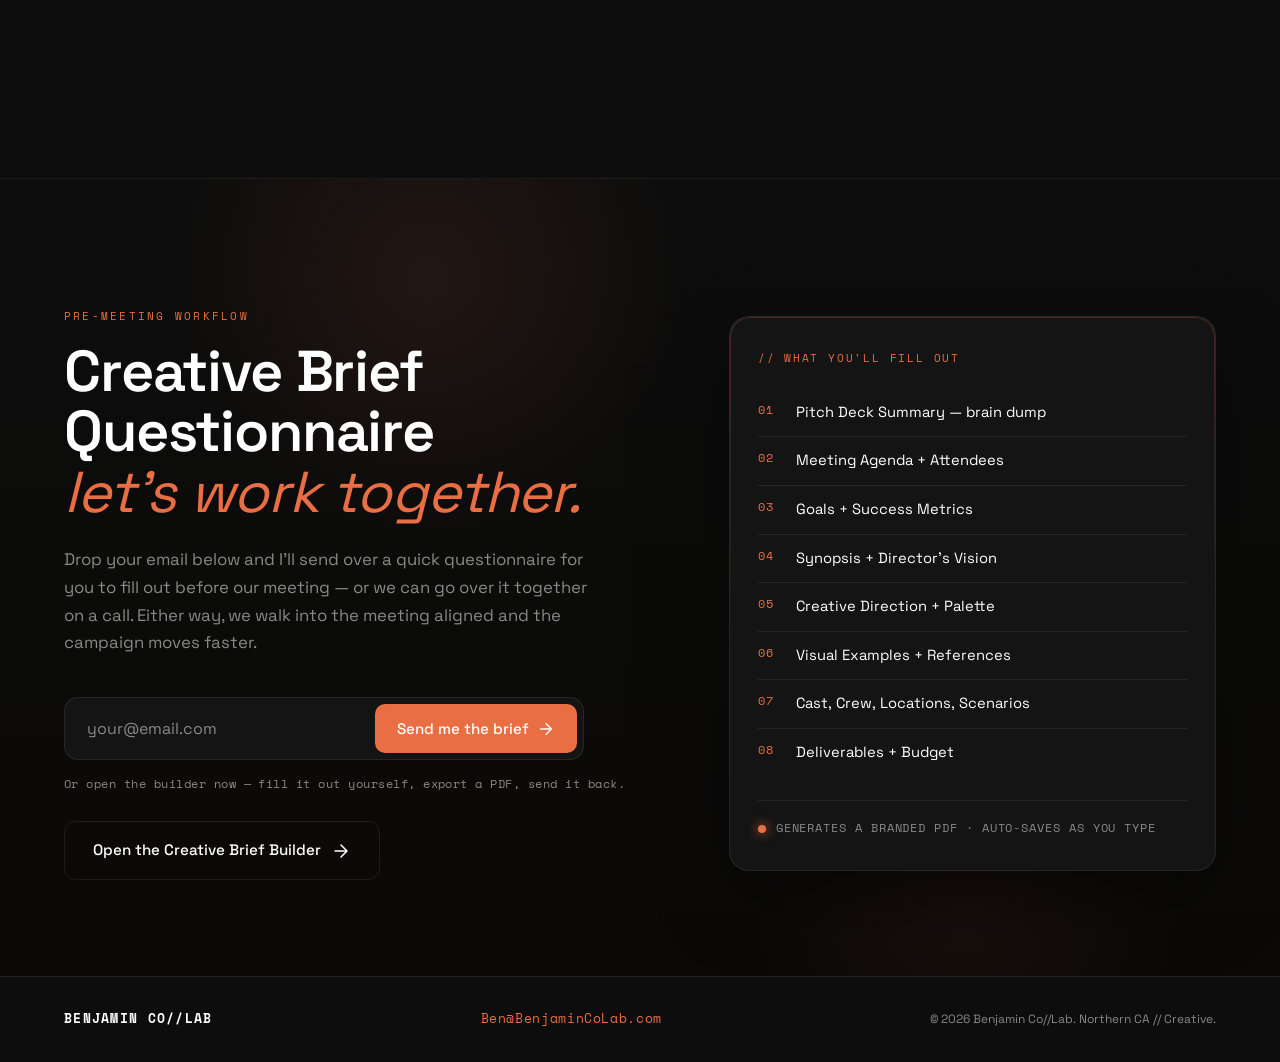
==== commit d2f22d73: "fix: use stable benjamincolab-brief-builder alias for brief link" ====
--- a/index.html
+++ b/index.html
@@ -360,7 +360,7 @@
             <p class="brief-form-meta">Or open the builder now — fill it out yourself, export a PDF, send it back.</p>
           </form>
 
-          <a href="https://campaign-builder-8vlx2ni44-benjaminbots-projects.vercel.app" target="_blank" rel="noopener" class="brief-launch">
+          <a href="https://benjamincolab-brief-builder.vercel.app" target="_blank" rel="noopener" class="brief-launch">
             <span>Open the Creative Brief Builder</span>
             <svg width="20" height="20" viewBox="0 0 20 20" fill="none"><path d="M4 10h12M10 4l6 6-6 6" stroke="currentColor" stroke-width="1.5" stroke-linecap="round" stroke-linejoin="round"/></svg>
           </a>
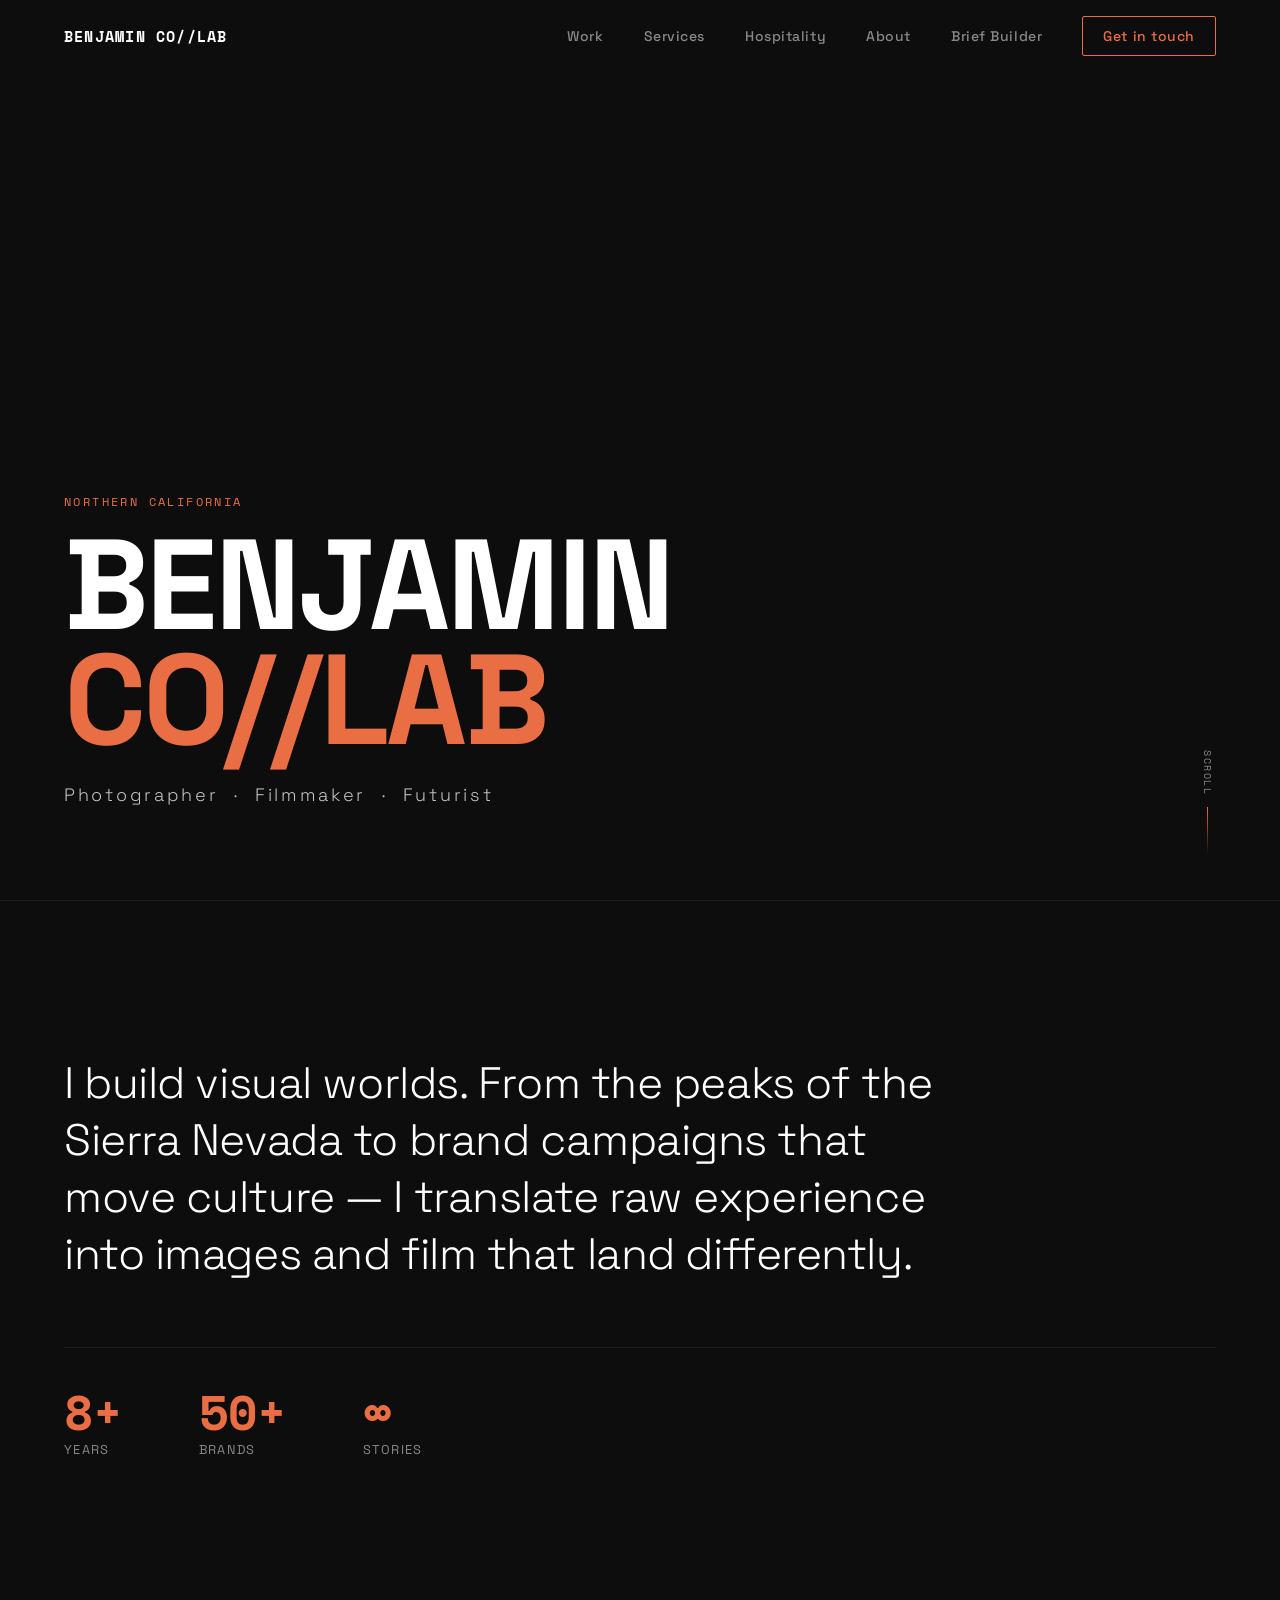
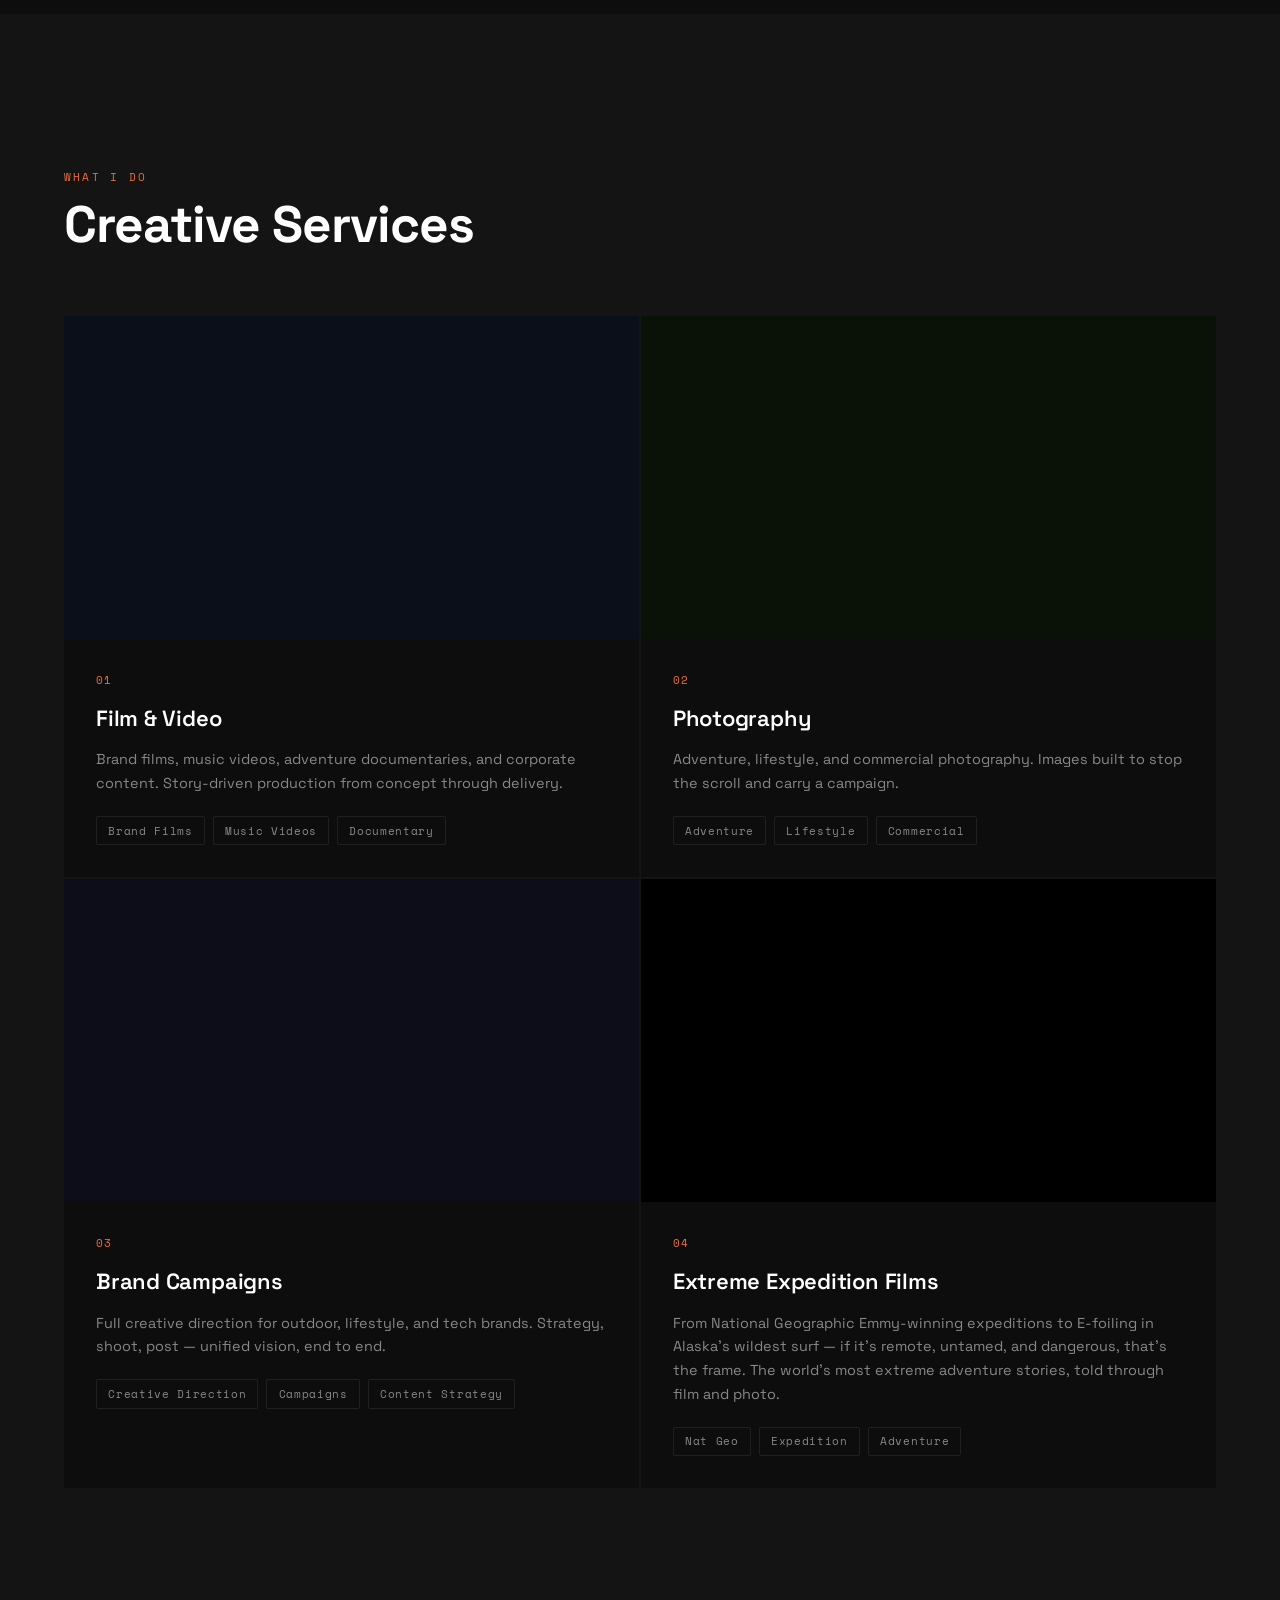
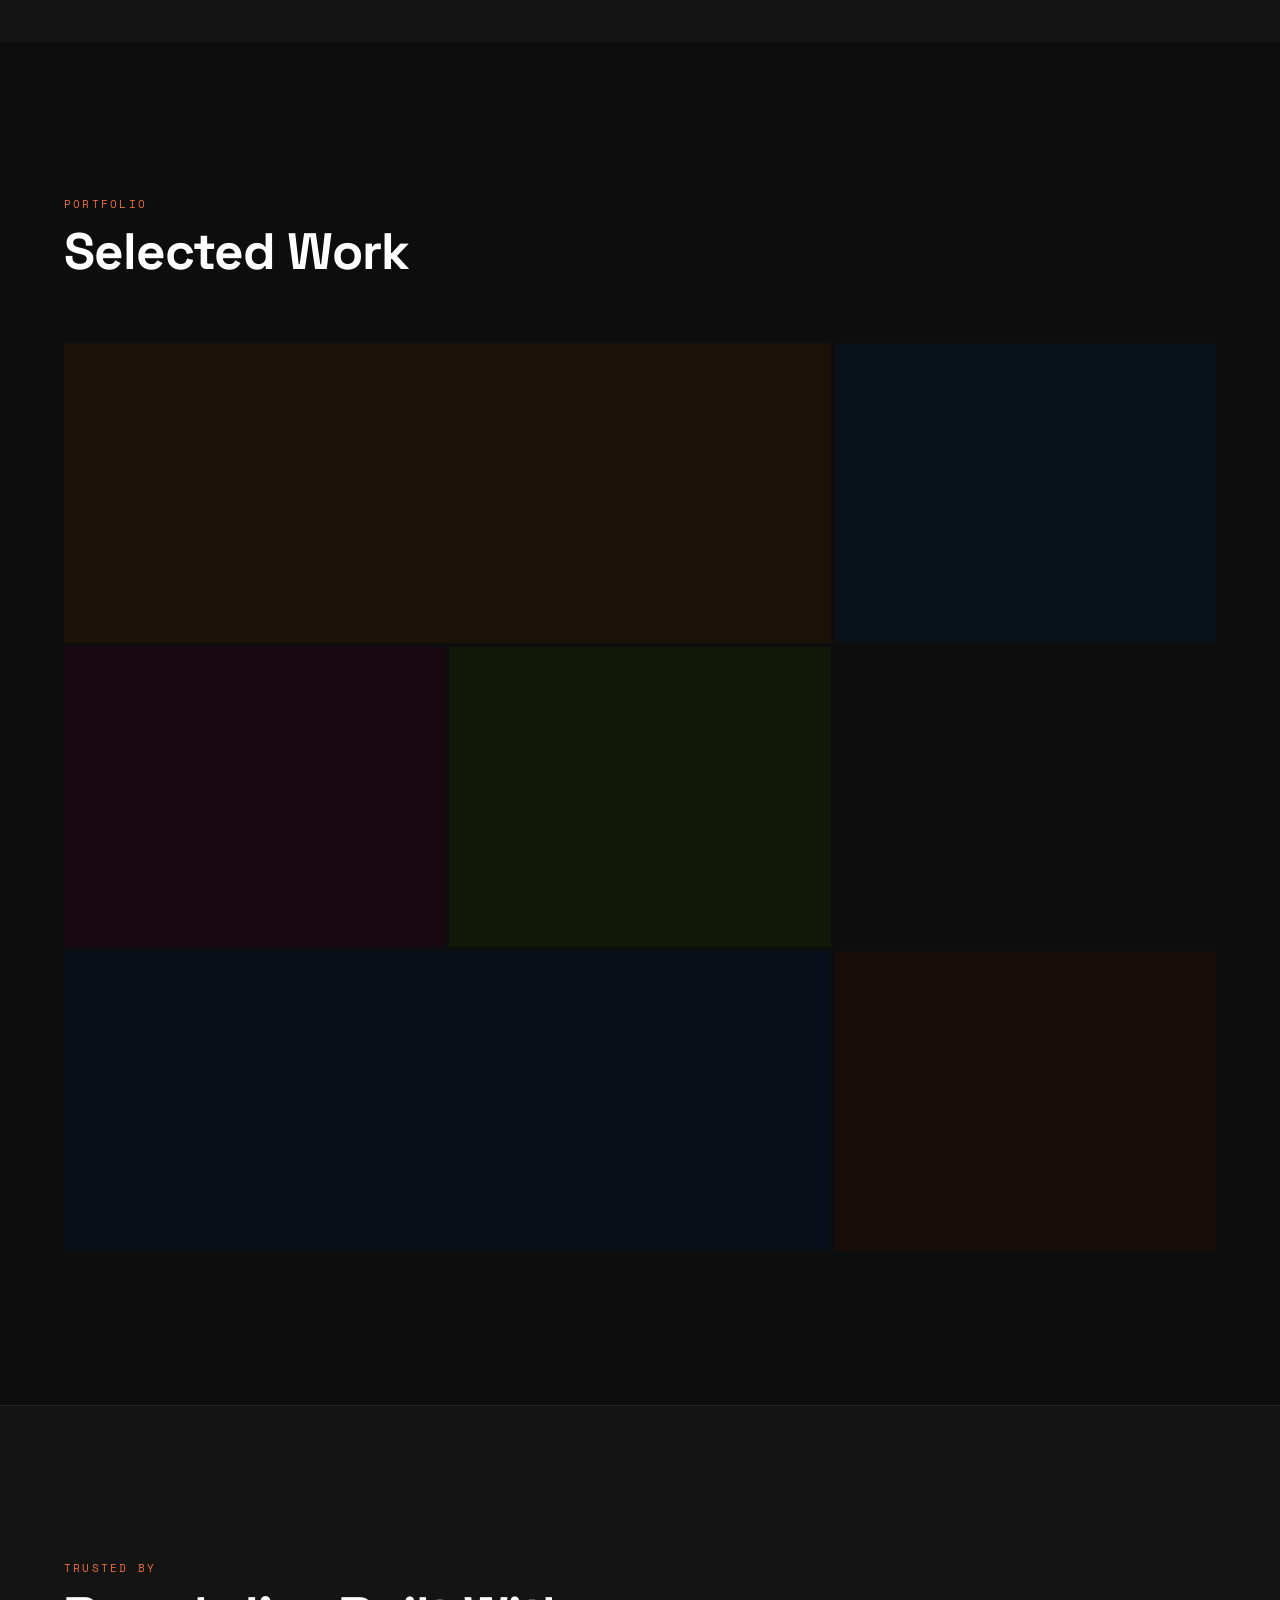
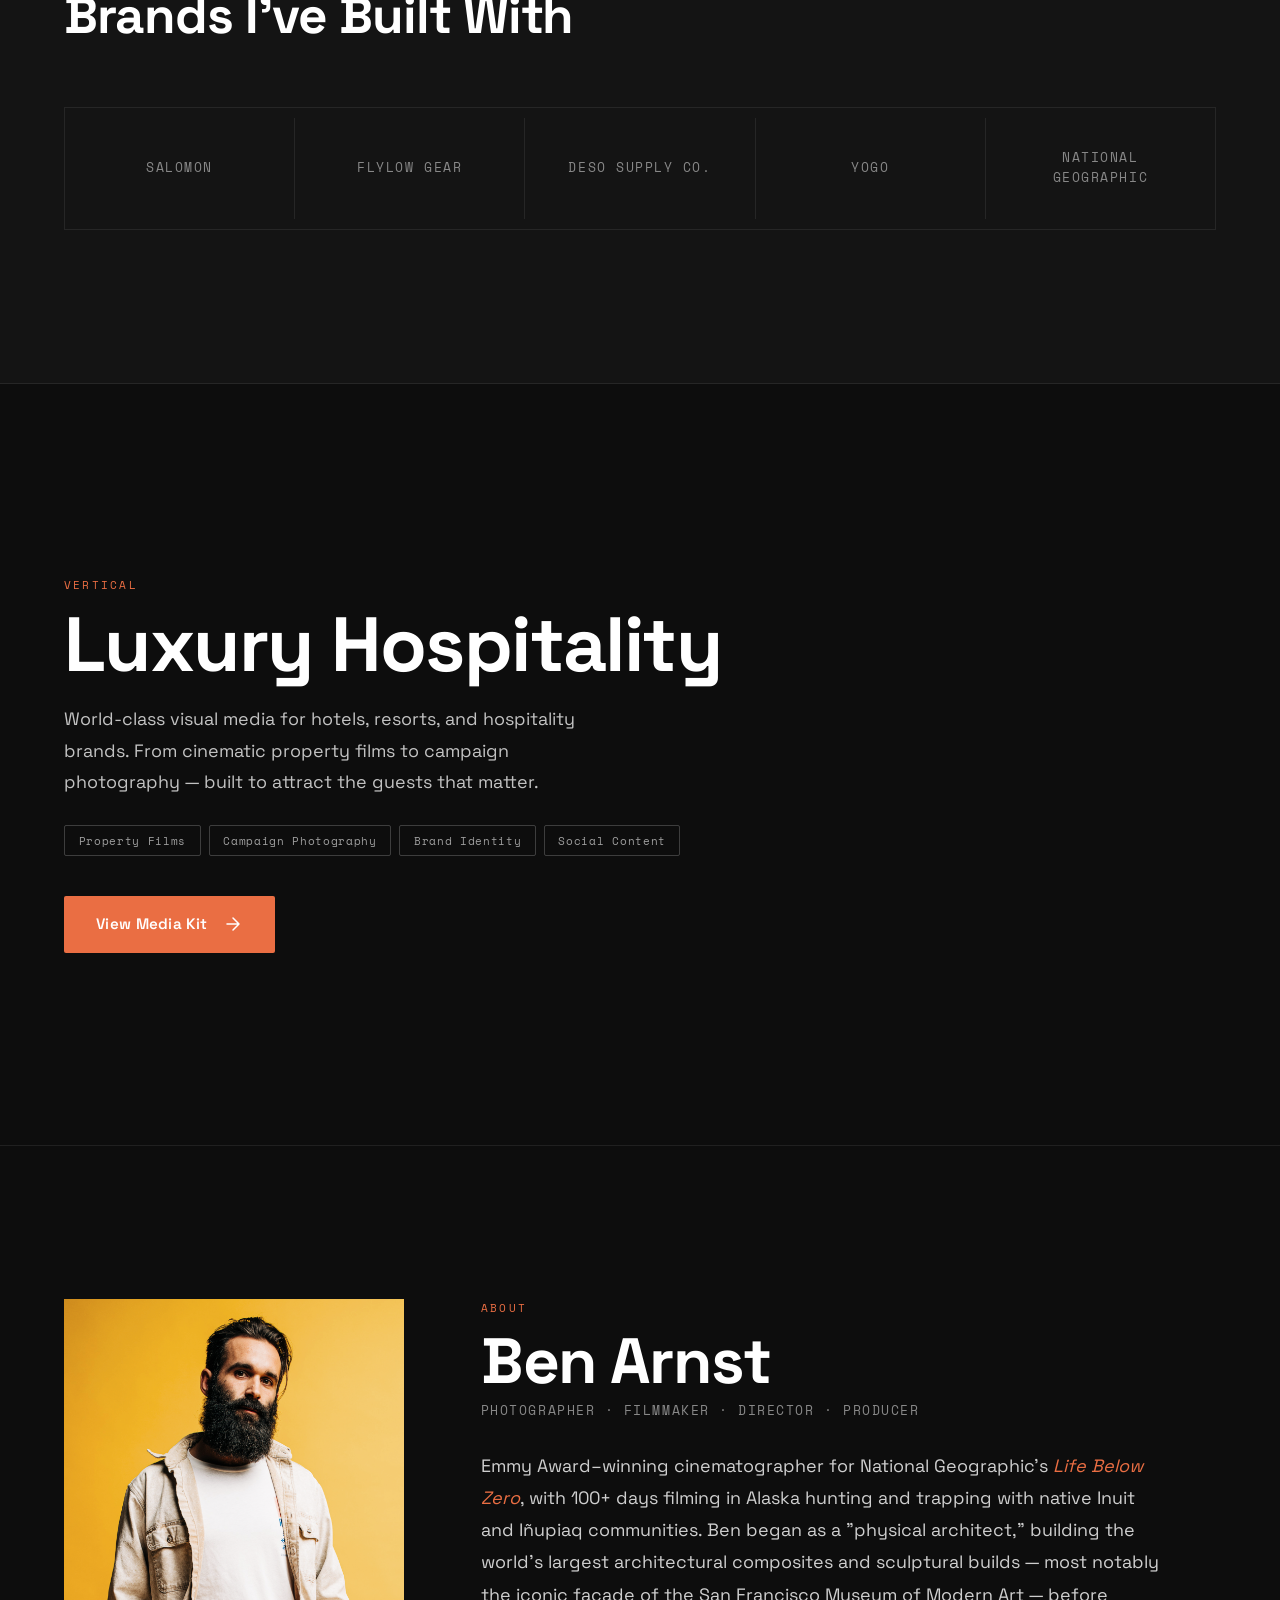
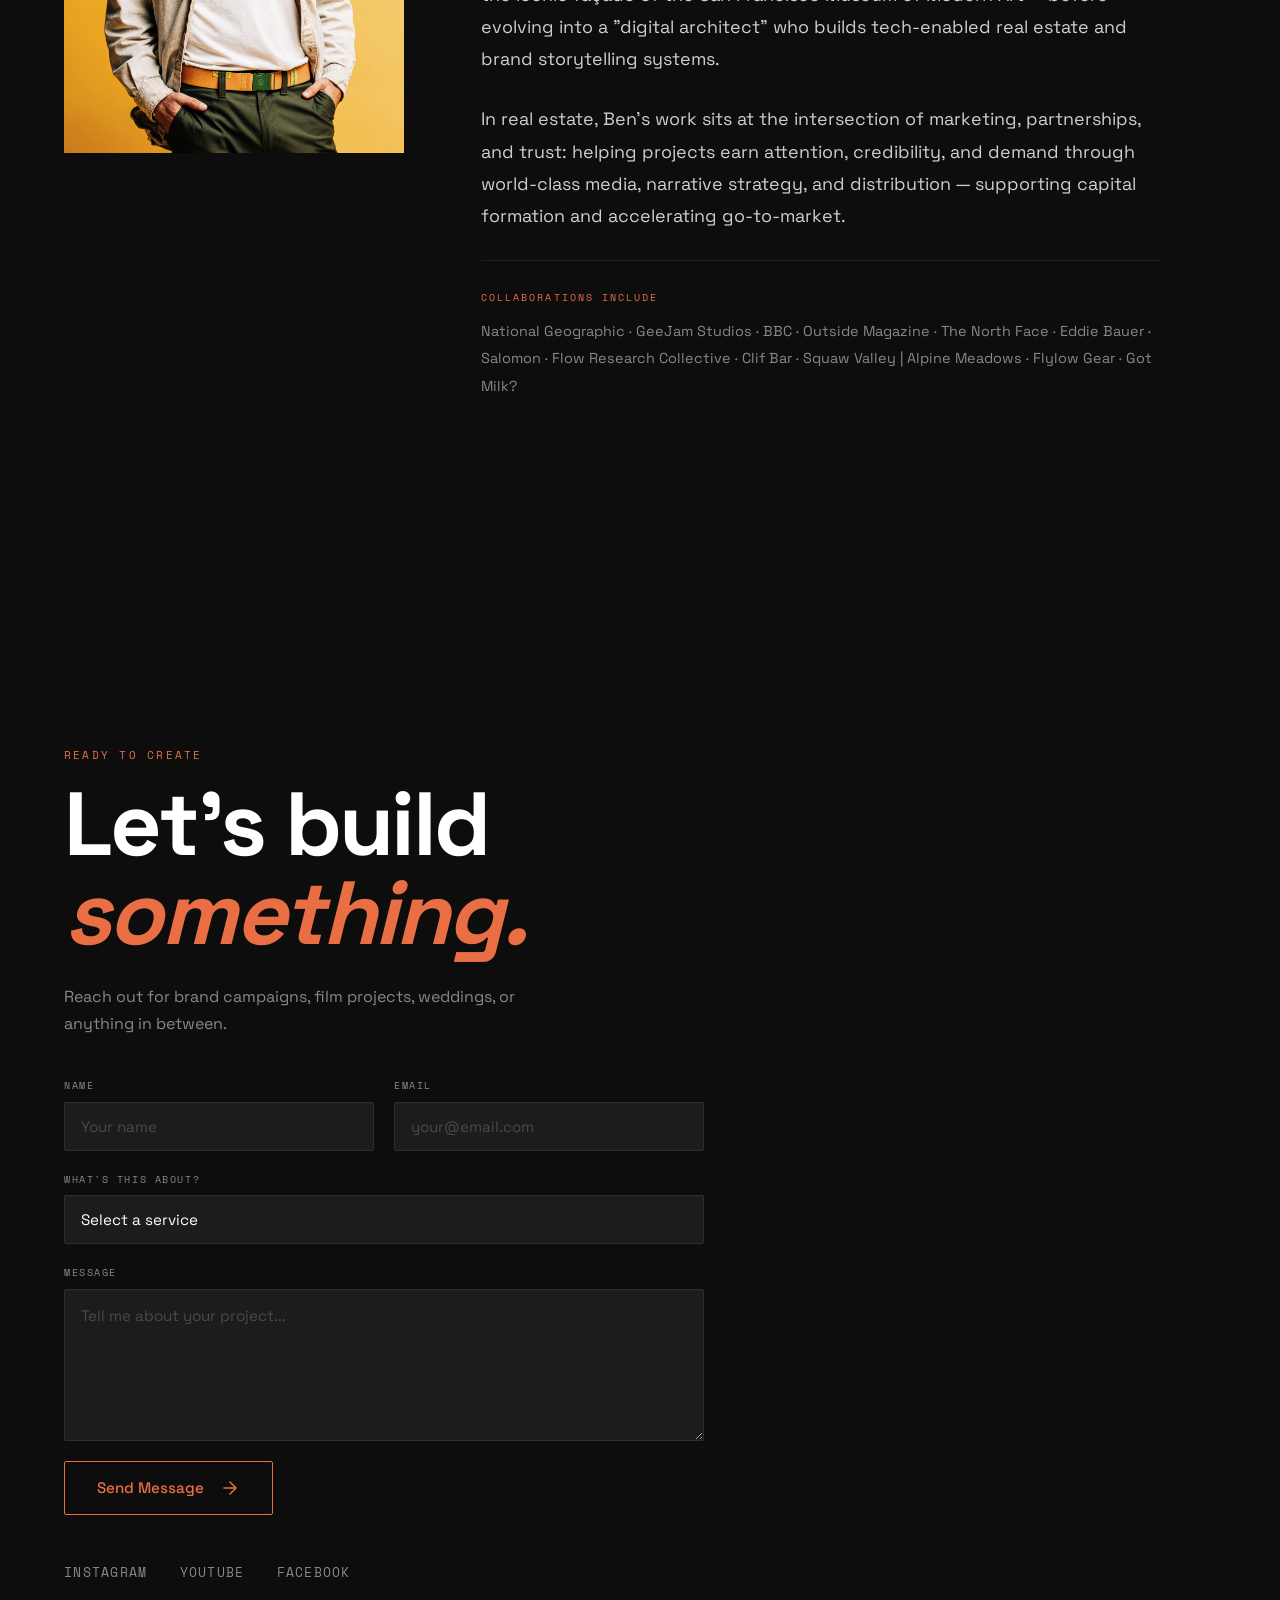
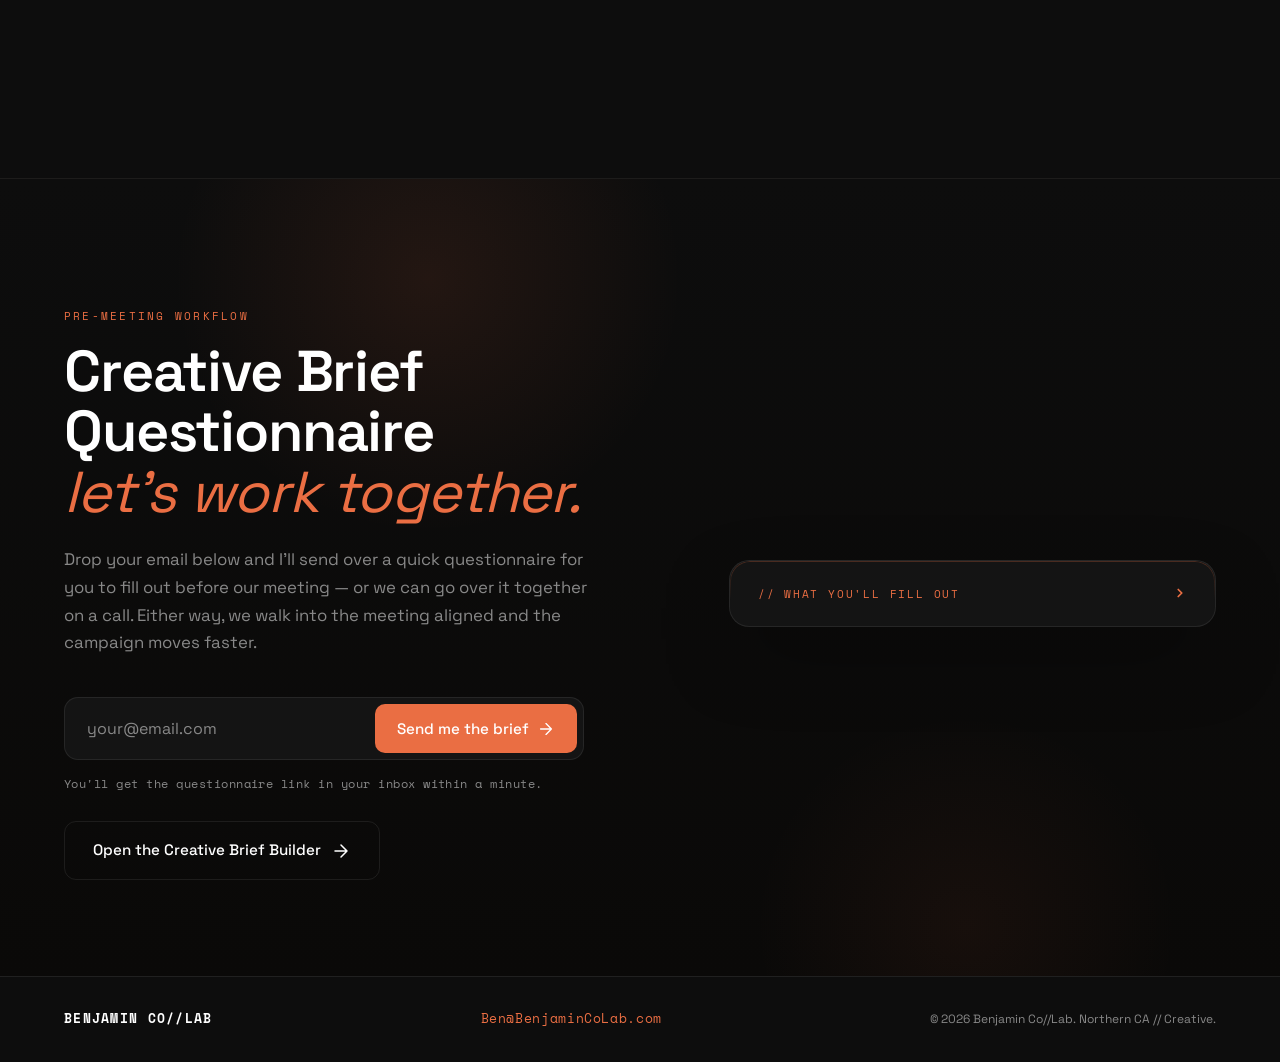
==== commit 27264eee: "feat: collapsible preview card + real auto-response email via FormSubmit" ====
--- a/index.html
+++ b/index.html
@@ -352,12 +352,12 @@
           <form class="brief-form" id="brief-form" onsubmit="return handleBriefForm(event)">
             <div class="brief-form-row">
               <input type="email" id="brief-email" name="email" placeholder="your@email.com" required />
-              <button type="submit" class="brief-form-submit">
+              <button type="submit" class="brief-form-submit" id="brief-submit-btn">
                 <span>Send me the brief</span>
                 <svg width="18" height="18" viewBox="0 0 20 20" fill="none"><path d="M4 10h12M10 4l6 6-6 6" stroke="currentColor" stroke-width="1.5" stroke-linecap="round" stroke-linejoin="round"/></svg>
               </button>
             </div>
-            <p class="brief-form-meta">Or open the builder now — fill it out yourself, export a PDF, send it back.</p>
+            <p class="brief-form-meta">You'll get the questionnaire link in your inbox within a minute.</p>
           </form>
 
           <a href="https://benjamincolab-brief-builder.vercel.app" target="_blank" rel="noopener" class="brief-launch">
@@ -367,21 +367,26 @@
         </div>
 
         <div class="brief-preview">
-          <div class="brief-preview-card">
-            <div class="brief-preview-tag">// What you'll fill out</div>
-            <ul class="brief-preview-list">
-              <li><span>01</span> Pitch Deck Summary — brain dump</li>
-              <li><span>02</span> Meeting Agenda + Attendees</li>
-              <li><span>03</span> Goals + Success Metrics</li>
-              <li><span>04</span> Synopsis + Director's Vision</li>
-              <li><span>05</span> Creative Direction + Palette</li>
-              <li><span>06</span> Visual Examples + References</li>
-              <li><span>07</span> Cast, Crew, Locations, Scenarios</li>
-              <li><span>08</span> Deliverables + Budget</li>
-            </ul>
-            <div class="brief-preview-footer">
-              <span class="brief-preview-dot"></span>
-              <span>Generates a branded PDF · auto-saves as you type</span>
+          <div class="brief-preview-card collapsed" id="brief-preview-card">
+            <button type="button" class="brief-preview-toggle" onclick="toggleBriefPreview()" aria-expanded="false">
+              <span class="brief-preview-tag">// What you'll fill out</span>
+              <svg class="brief-preview-chevron" width="14" height="14" viewBox="0 0 16 16" fill="none" stroke="currentColor" stroke-width="2" stroke-linecap="round" stroke-linejoin="round"><polyline points="4 6 8 10 12 6"/></svg>
+            </button>
+            <div class="brief-preview-body">
+              <ul class="brief-preview-list">
+                <li><span>01</span> Pitch Deck Summary — brain dump</li>
+                <li><span>02</span> Meeting Agenda + Attendees</li>
+                <li><span>03</span> Goals + Success Metrics</li>
+                <li><span>04</span> Synopsis + Director's Vision</li>
+                <li><span>05</span> Creative Direction + Palette</li>
+                <li><span>06</span> Visual Examples + References</li>
+                <li><span>07</span> Cast, Crew, Locations, Scenarios</li>
+                <li><span>08</span> Deliverables + Budget</li>
+              </ul>
+              <div class="brief-preview-footer">
+                <span class="brief-preview-dot"></span>
+                <span>Generates a branded PDF · auto-saves as you type</span>
+              </div>
             </div>
           </div>
         </div>
--- a/style.css
+++ b/style.css
@@ -1239,10 +1239,14 @@
   background: var(--surface);
   border: 1px solid var(--border);
   border-radius: 20px;
-  padding: 32px 28px;
   position: relative;
   backdrop-filter: blur(20px);
   box-shadow: 0 30px 80px -20px rgba(0, 0, 0, 0.6);
+  overflow: hidden;
+  transition: border-color 0.25s, box-shadow 0.25s;
+}
+.brief-preview-card:hover {
+  border-color: rgba(234, 110, 67, 0.3);
 }
 .brief-preview-card::before {
   content: '';
@@ -1256,13 +1260,47 @@
   mask-composite: exclude;
   pointer-events: none;
 }
+.brief-preview-toggle {
+  width: 100%;
+  display: flex;
+  align-items: center;
+  justify-content: space-between;
+  background: transparent;
+  border: none;
+  padding: 24px 28px;
+  cursor: pointer;
+  color: inherit;
+  font-family: inherit;
+  text-align: left;
+  position: relative;
+  z-index: 1;
+}
+.brief-preview-chevron {
+  color: var(--accent);
+  transition: transform 0.3s cubic-bezier(0.2, 0.7, 0.2, 1);
+}
+.brief-preview-card.collapsed .brief-preview-chevron {
+  transform: rotate(-90deg);
+}
+.brief-preview-body {
+  padding: 0 28px 28px;
+  max-height: 600px;
+  opacity: 1;
+  transition: max-height 0.4s cubic-bezier(0.2, 0.7, 0.2, 1), opacity 0.3s ease, padding 0.4s cubic-bezier(0.2, 0.7, 0.2, 1);
+  overflow: hidden;
+}
+.brief-preview-card.collapsed .brief-preview-body {
+  max-height: 0;
+  opacity: 0;
+  padding-top: 0;
+  padding-bottom: 0;
+}
 .brief-preview-tag {
   font-family: var(--font-mono);
   font-size: 0.7rem;
   letter-spacing: 0.16em;
   text-transform: uppercase;
   color: var(--accent);
-  margin-bottom: 22px;
 }
 .brief-preview-list {
   list-style: none;
